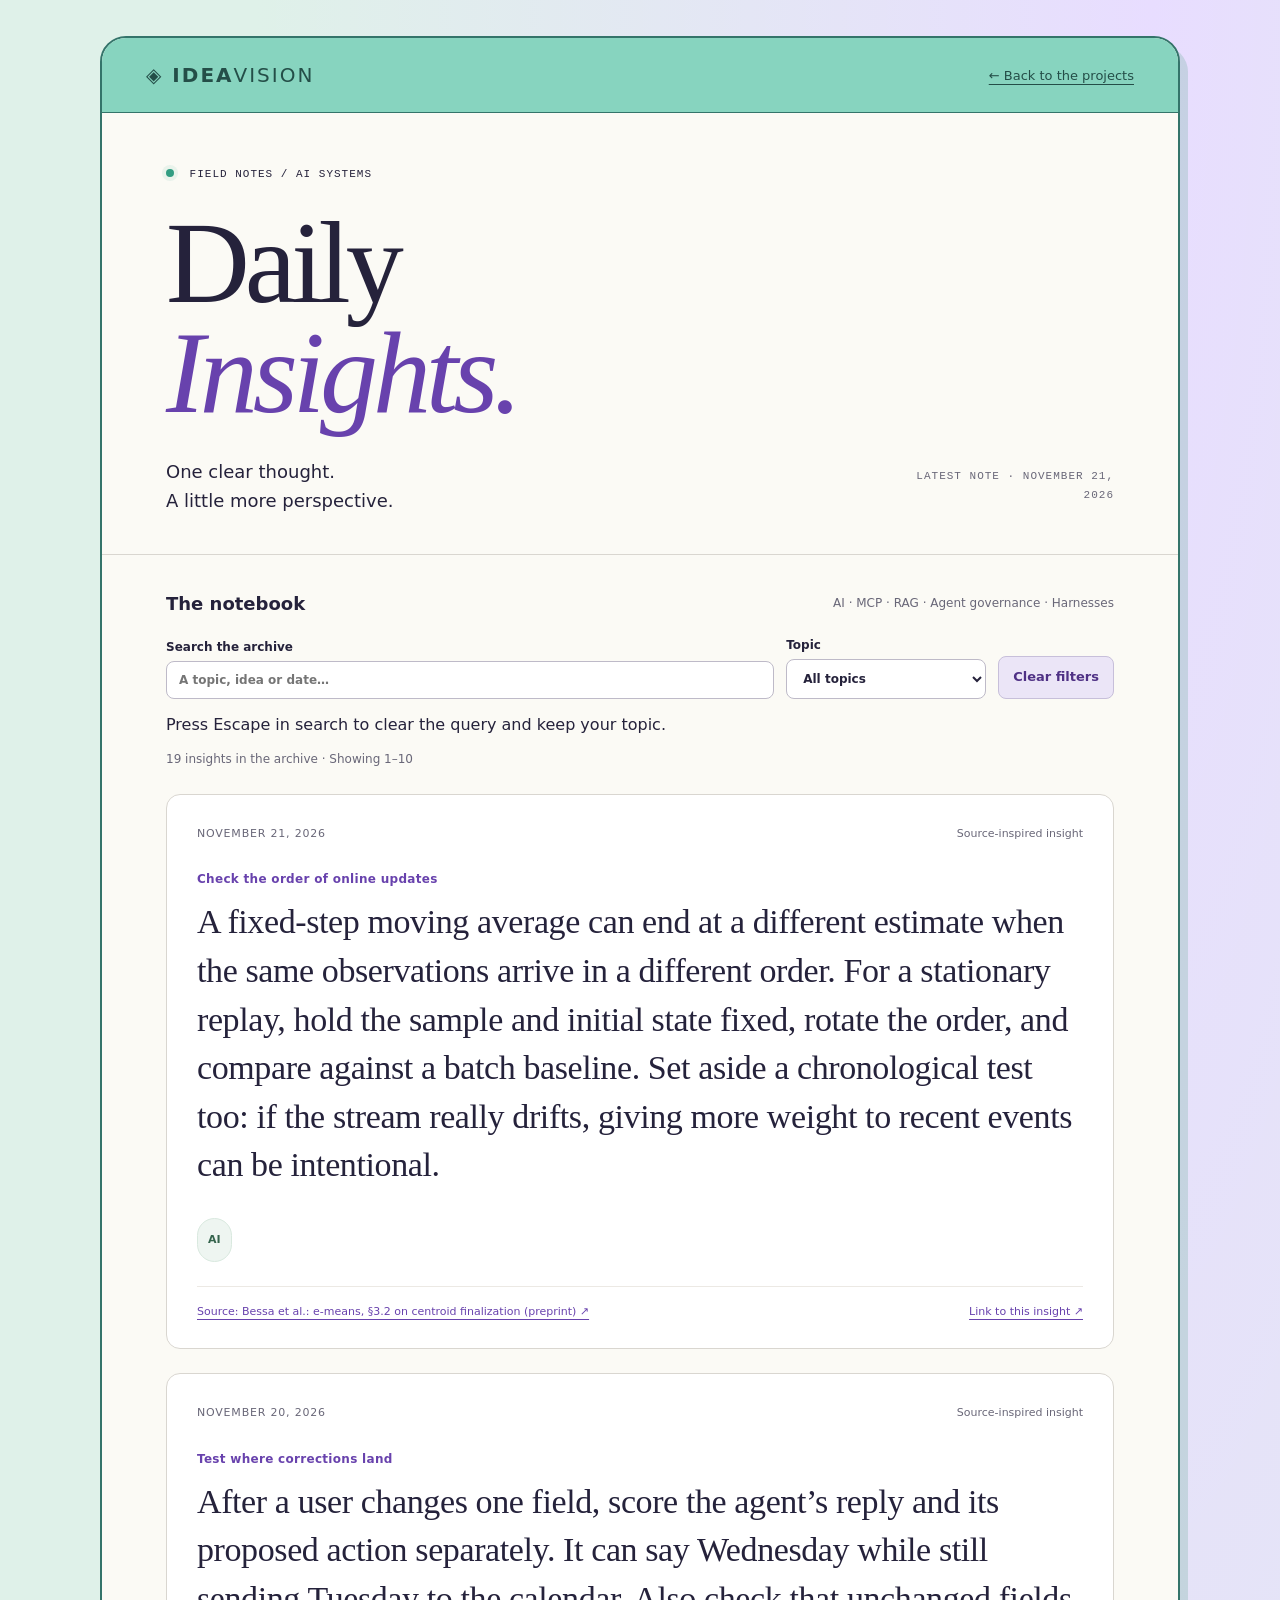
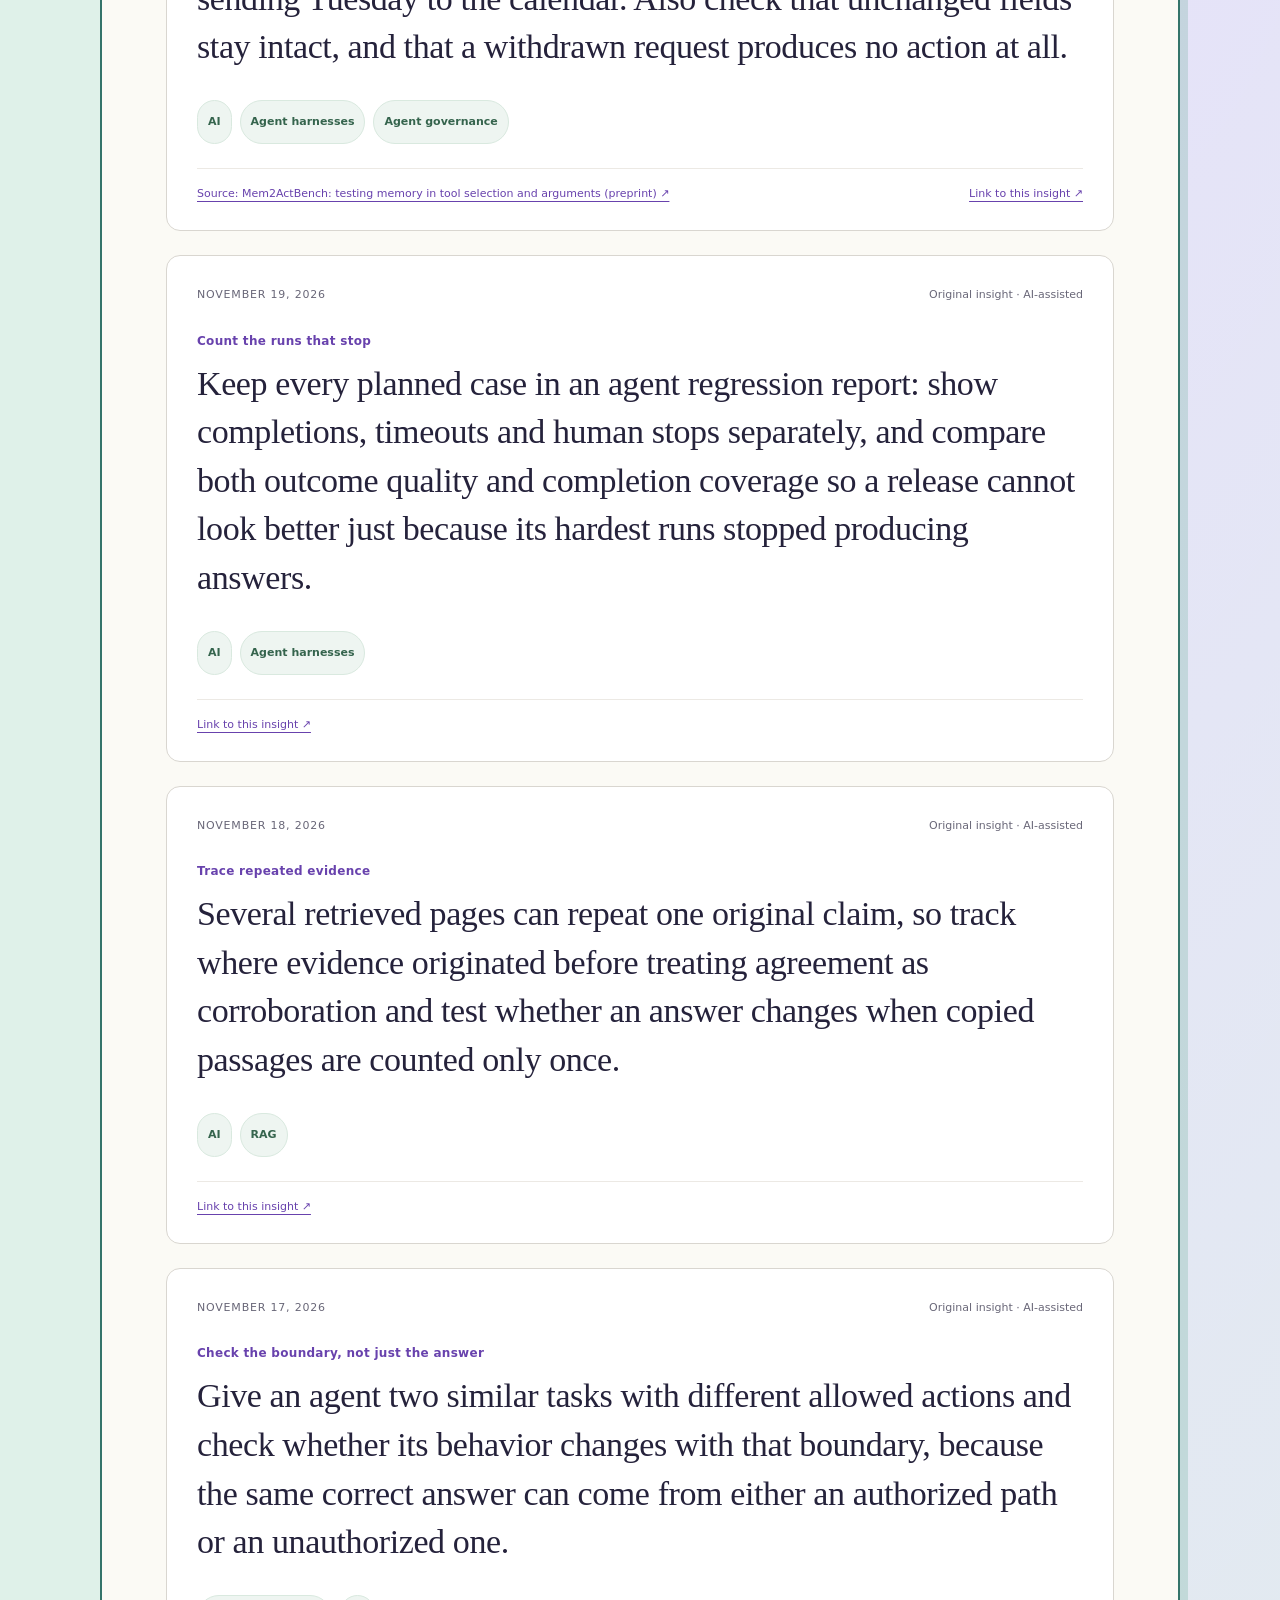
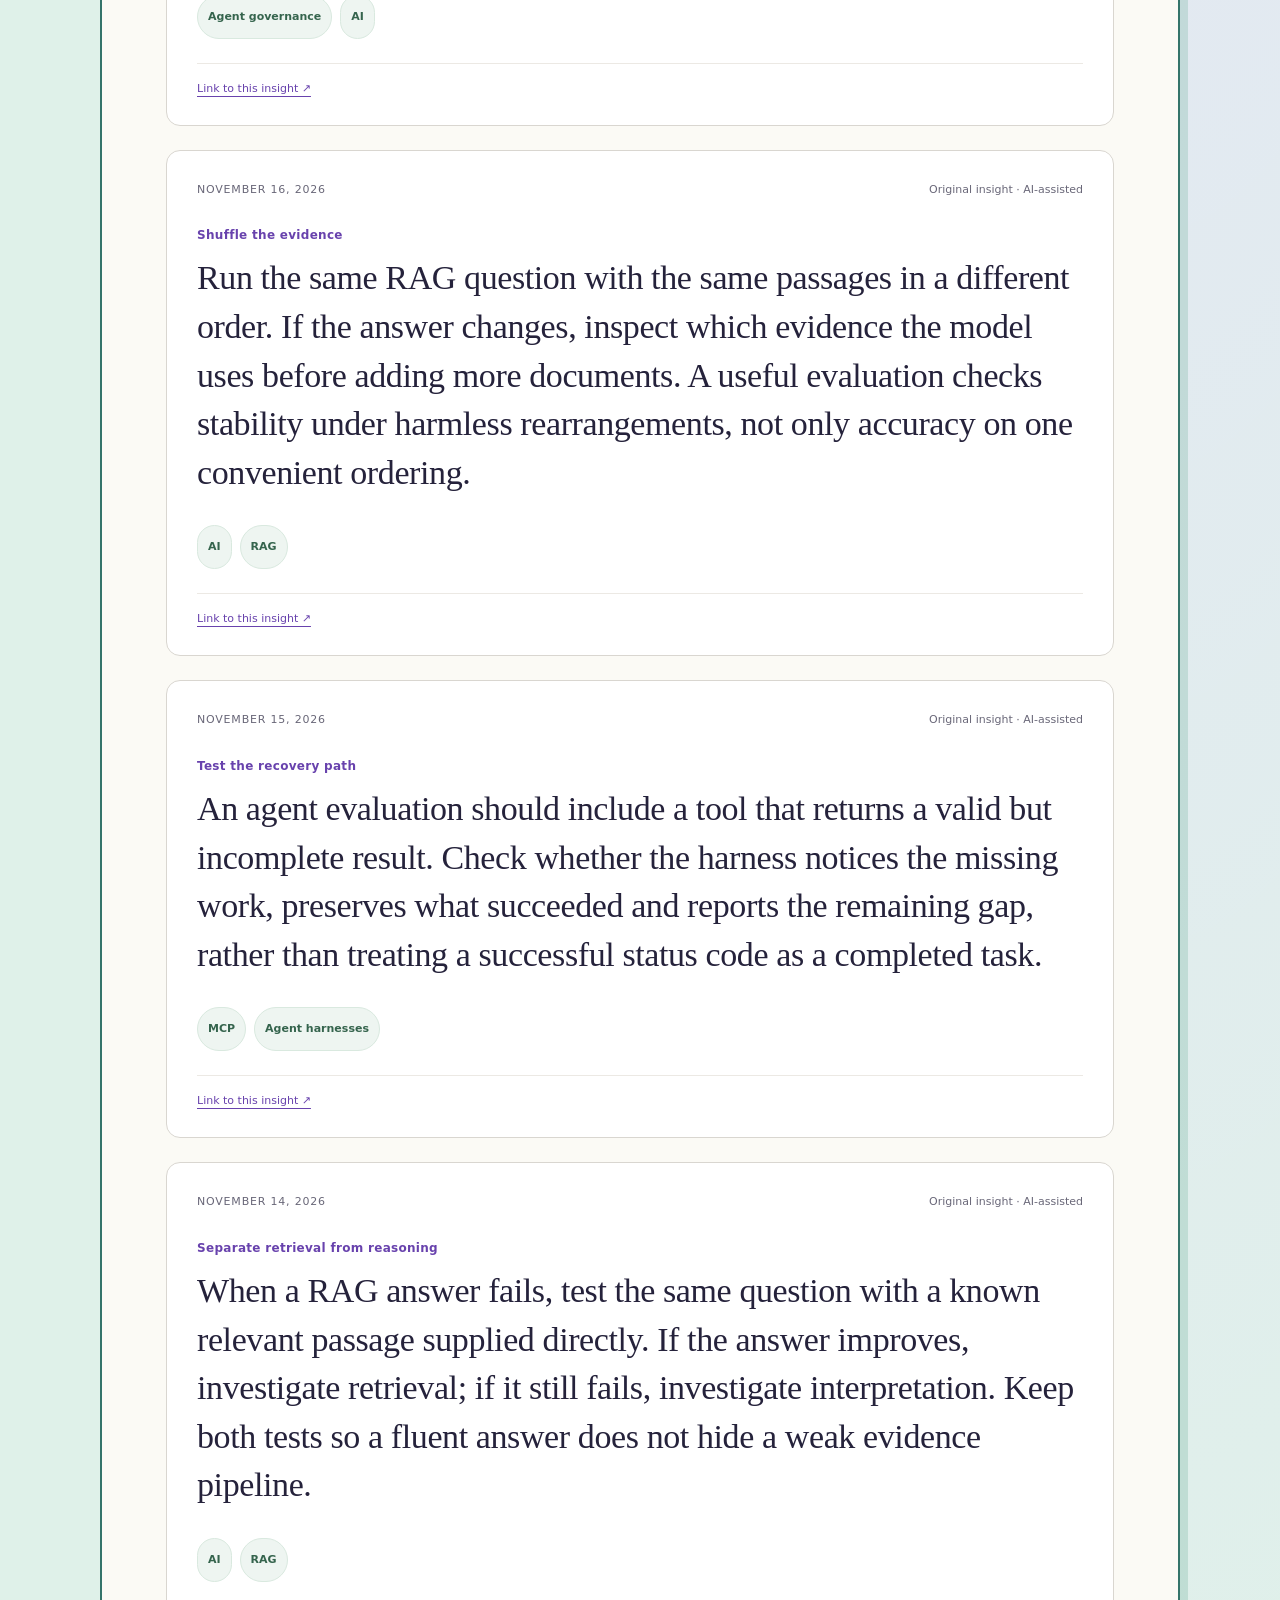
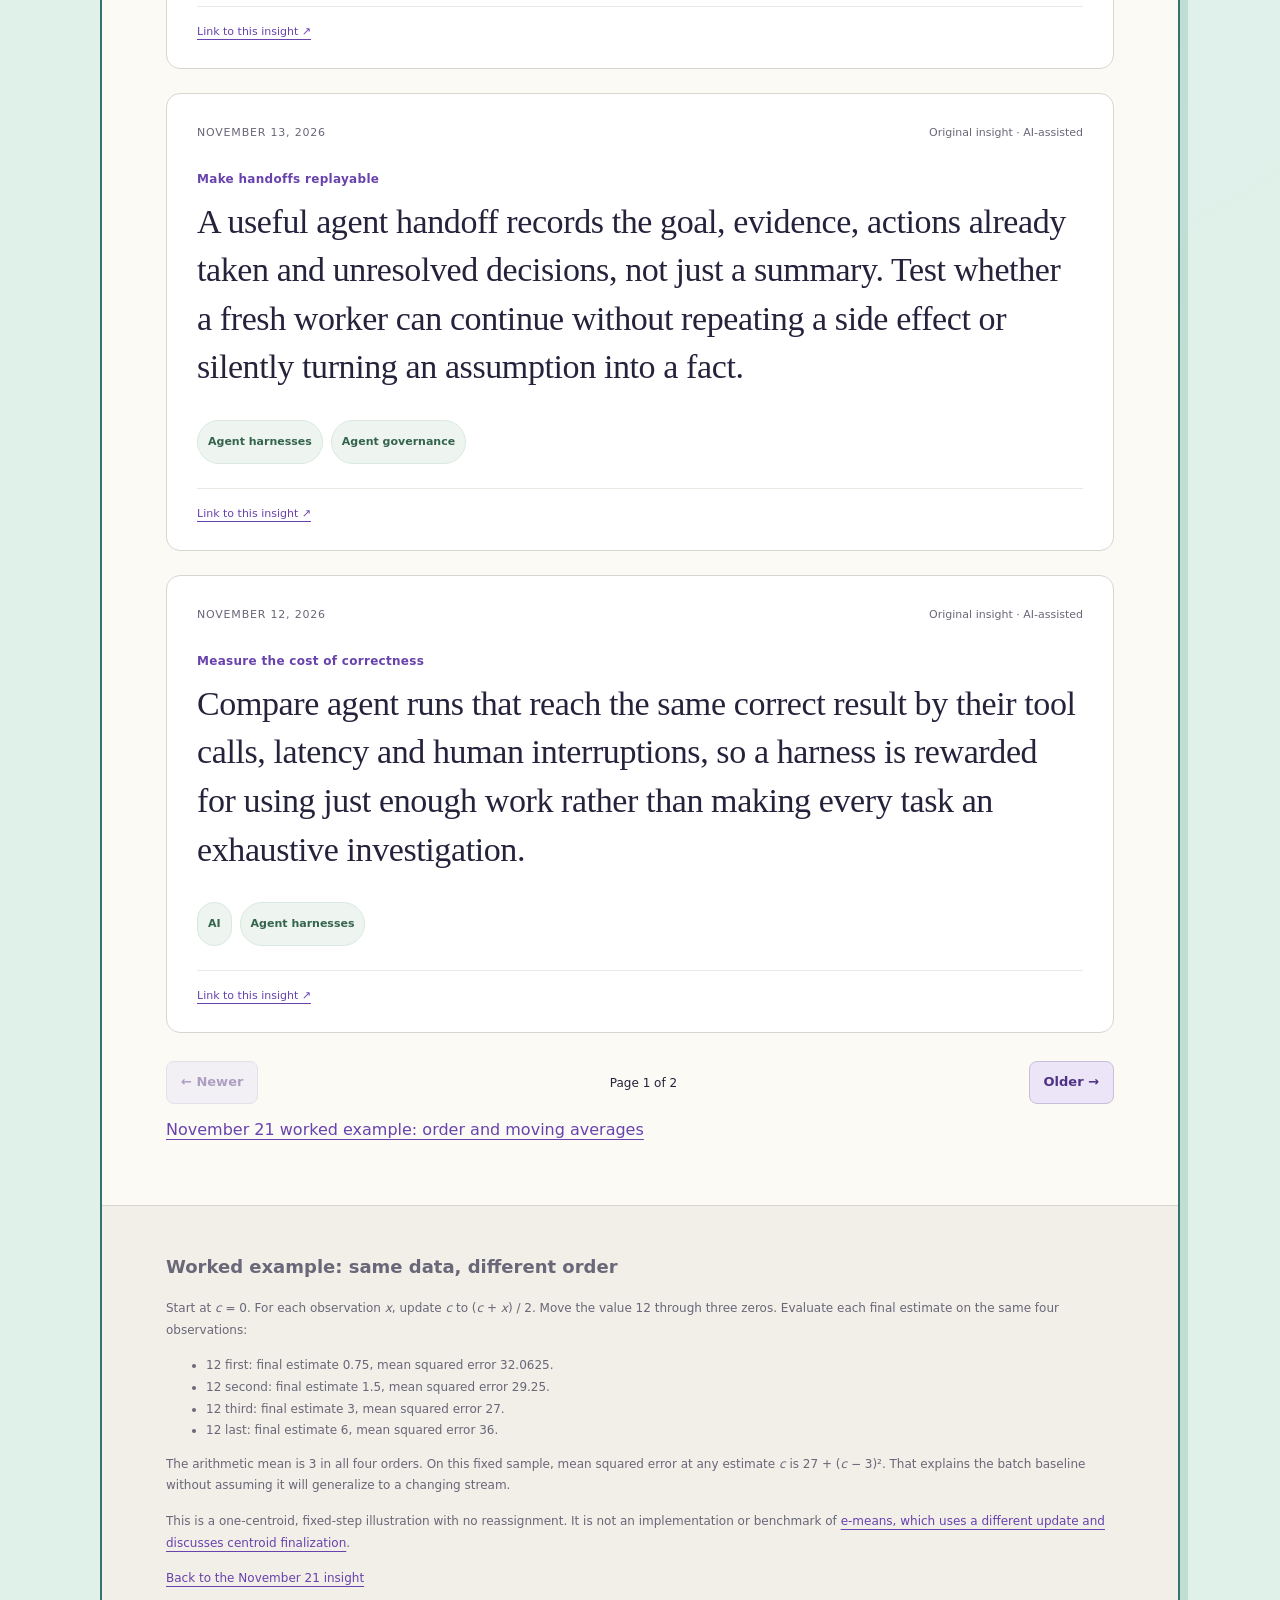
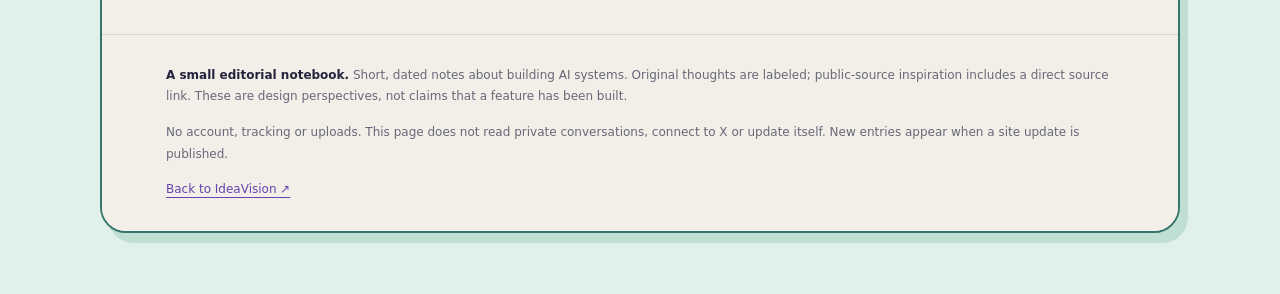
==== daily-insights/index.html @ b230ca62 "Test online estimates under reordered observations" ====
<!doctype html>
<html lang="en">
<head>
 <meta charset="utf-8">
 <meta name="viewport" content="width=device-width,initial-scale=1">
 <title>Daily Insights · IdeaVision</title>
 <meta name="description" content="Short, dated thoughts on AI, MCP, RAG, agent governance and harness design. Original notes and clearly attributed public inspiration.">
 <link rel="stylesheet" href="insights.css?v=20261117">
</head>
<body>
 <a class="skip-link" href="#archive">Skip to the insights</a>
 <main class="journal">
  <header class="masthead"><a class="brand" href="../#project=ideas">◈ IDEA<span>VISION</span></a><a class="back-link" href="../#project=ideas">← Back to the projects</a></header>
  <section class="hero" aria-labelledby="page-title">
   <p class="eyebrow"><span class="signal" aria-hidden="true"></span> FIELD NOTES / AI SYSTEMS</p>
   <h1 id="page-title">Daily<br><em>Insights.</em></h1>
   <div class="hero-bottom"><p class="lede">One clear thought.<br>A little more perspective.</p><p class="edition" id="insight-updated">Dated notes, one thought at a time.</p></div>
  </section>
  <section id="archive" class="archive" aria-labelledby="archive-heading">
   <div class="archive-heading"><h2 id="archive-heading">The notebook</h2><p>AI · MCP · RAG · Agent governance · Harnesses</p></div>
   <div class="filters"><label>Search the archive<input id="insight-search" type="search" aria-describedby="search-help" placeholder="A topic, idea or date…" autocomplete="off"></label><label>Topic<select id="insight-topic"><option value="all">All topics</option><option>AI</option><option>MCP</option><option>RAG</option><option>Agent governance</option><option>Agent harnesses</option></select></label><button id="insight-clear" type="button">Clear filters</button></div>
   <p id="search-help">Press Escape in search to clear the query and keep your topic.</p>
   <button id="insight-clear-search" type="button" hidden>Clear search only</button>
   <p id="insight-count" class="result-count" role="status" aria-live="polite"></p>
   <p id="insight-warning" class="notice" role="status" hidden>Some entries could not be shown. Please check back after the archive is corrected.</p>
   <div id="insight-list" class="insight-list"></div>
   <p id="insight-empty" class="empty" hidden>No insights match yet. Try another topic or clear the filters.</p>
   <nav id="insight-pagination" class="pagination" aria-label="Insight archive pages" hidden><button id="insight-prev" type="button">← Newer</button><span id="insight-page"></span><button id="insight-next" type="button">Older →</button></nav>
   <p><a href="#ema-worked-example">November 21 worked example: order and moving averages</a></p>
   <noscript><p class="notice">Enable JavaScript to browse the insight archive. You can also <a href="https://github.com/cherenzac/idea-tracker/blob/main/daily-insights/insights.js">read the published entries on GitHub</a>.</p></noscript>
  </section>
  <section class="editorial-note" id="ema-worked-example" aria-labelledby="ema-example-heading">
   <h2 id="ema-example-heading">Worked example: same data, different order</h2>
   <p>Start at <var>c</var> = 0. For each observation <var>x</var>, update <var>c</var> to (<var>c</var> + <var>x</var>) / 2. Move the value 12 through three zeros. Evaluate each final estimate on the same four observations:</p>
   <ul>
    <li>12 first: final estimate 0.75, mean squared error 32.0625.</li>
    <li>12 second: final estimate 1.5, mean squared error 29.25.</li>
    <li>12 third: final estimate 3, mean squared error 27.</li>
    <li>12 last: final estimate 6, mean squared error 36.</li>
   </ul>
   <p>The arithmetic mean is 3 in all four orders. On this fixed sample, mean squared error at any estimate <var>c</var> is 27 + (<var>c</var> − 3)². That explains the batch baseline without assuming it will generalize to a changing stream.</p>
   <p>This is a one-centroid, fixed-step illustration with no reassignment. It is not an implementation or benchmark of <a href="https://arxiv.org/html/2611.09501v1#S3.SS2">e-means, which uses a different update and discusses centroid finalization</a>.</p>
   <p><a href="#insight-2026-11-21-check-the-order-of-online-updates">Back to the November 21 insight</a></p>
  </section>
  <footer class="editorial-note"><p><strong>A small editorial notebook.</strong> Short, dated notes about building AI systems. Original thoughts are labeled; public-source inspiration includes a direct source link. These are design perspectives, not claims that a feature has been built.</p><p>No account, tracking or uploads. This page does not read private conversations, connect to X or update itself. New entries appear when a site update is published.</p><a href="../#project=ideas">Back to IdeaVision ↗</a></footer>
 </main>
 <script src="insights.js?v=20261121"></script>
 <script src="insights-app.js?v=20261119"></script>
</body>
</html>
---- daily-insights/insights.css ----
:root{color-scheme:light;--ink:#25223b;--muted:#696778;--purple:#6842ad;--mint:#87d4bf;--paper:#fbfaf5;--line:#d9d6d0}*{box-sizing:border-box}html{scroll-behavior:smooth}body{margin:0;padding:36px 22px 60px;background:#dff1e9;background-image:radial-gradient(ellipse at 90% 0,#e8ddff,transparent 55%);color:var(--ink);font-family:ui-sans-serif,system-ui,-apple-system,BlinkMacSystemFont,"Segoe UI",sans-serif}a{color:var(--purple);text-underline-offset:4px}button,input,select{font:inherit}button,a,input,select{-webkit-tap-highlight-color:transparent}a:focus-visible,button:focus-visible,input:focus-visible,select:focus-visible{outline:3px solid var(--purple);outline-offset:4px}.skip-link{position:absolute;top:-90px;left:24px;padding:14px;background:white;z-index:2}.skip-link:focus{top:12px}.journal{max-width:1080px;margin:auto;background:var(--paper);border:2px solid #34746a;border-radius:26px;overflow:hidden;box-shadow:8px 10px 0 #5fa69140}.masthead{display:flex;justify-content:space-between;align-items:center;gap:20px;background:var(--mint);padding:25px 44px;border-bottom:1px solid #34746a}.brand{text-decoration:none;letter-spacing:2px;color:#244e48;font-size:20px;font-weight:800;white-space:nowrap}.brand span{font-weight:400}.back-link{font-size:13px;color:#244e48}.hero{padding:44px 64px 38px;border-bottom:1px solid var(--line)}.eyebrow,.edition{font-family:ui-monospace,SFMono-Regular,Consolas,monospace;font-size:11px;letter-spacing:1px;text-transform:uppercase}.signal{display:inline-block;width:8px;height:8px;border-radius:50%;background:#329d82;margin-right:8px;box-shadow:0 0 0 4px #329d8216}h1{font-family:Georgia,serif;font-size:clamp(64px,10vw,116px);font-weight:400;letter-spacing:-5px;line-height:.95;margin:28px 0}h1 em{font-weight:400;color:var(--purple)}.hero-bottom{display:flex;justify-content:space-between;align-items:end;gap:28px}.lede{font-size:18px;line-height:1.6;margin:0}.edition{color:var(--muted);line-height:1.7;max-width:220px;text-align:right}.archive{padding:38px 64px 50px;scroll-margin-top:16px}.archive-heading{display:flex;justify-content:space-between;align-items:center;gap:18px;margin-bottom:24px}.archive-heading h2{font-size:18px;margin:0}.archive-heading p{font-size:12px;color:var(--muted);line-height:1.6;margin:0}.filters{display:grid;grid-template-columns:minmax(0,1fr) 200px auto;gap:12px;align-items:end}.filters label{display:grid;gap:7px;font-size:12px;font-weight:600}input,select{width:100%;min-width:0;padding:11px 12px;border:1px solid #bebac8;border-radius:8px;background:#fff;color:var(--ink)}button{border:1px solid #c7bfda;background:#ebe5f7;color:#4f3185;border-radius:8px;cursor:pointer;padding:11px 14px;line-height:1.45;font-size:13px;font-weight:600}button:hover{background:#dfd3f5}button:disabled{cursor:default;opacity:.45}.result-count{font-size:12px;color:var(--muted);margin:18px 0 28px}.insight-list{display:grid;gap:24px}.insight-card{border:1px solid var(--line);border-radius:14px;background:white;padding:30px;scroll-margin-top:24px}.insight-card:focus{outline:3px solid var(--purple);outline-offset:4px}.insight-card:target{border-color:var(--purple);box-shadow:0 0 0 3px #6842ad18}.entry-meta{display:flex;justify-content:space-between;flex-wrap:wrap;gap:10px;font-size:11px;color:var(--muted);line-height:1.6}.entry-meta time{letter-spacing:.8px;text-transform:uppercase}.insight-card h2{font-size:12px;font-weight:600;color:var(--purple);margin:30px 0 12px;letter-spacing:.3px}.entry-summary{font-family:Georgia,serif;font-size:clamp(24px,3.4vw,34px);line-height:1.43;letter-spacing:-.4px;margin:0 0 28px;overflow-wrap:anywhere}.entry-topics{display:flex;flex-wrap:wrap;gap:8px;list-style:none;padding:0;margin:0}.entry-topics button{min-height:44px;font-size:11px;padding:6px 10px;background:#eef5f1;border:1px solid #d9e9df;border-radius:99px;color:#35644d}.entry-topics button:hover{background:#dcece2}.entry-footer{display:flex;justify-content:space-between;flex-wrap:wrap;gap:14px;border-top:1px solid #ece9e4;margin-top:24px;padding-top:18px;font-size:11px}.notice,.empty{background:#f1ecf8;border:1px dashed #bfb0d7;border-radius:10px;padding:20px;font-size:14px;line-height:1.7}.pagination{display:flex;justify-content:space-between;align-items:center;gap:12px;margin-top:28px;font-size:12px}.editorial-note{padding:30px 64px;background:#f1efe8;border-top:1px solid var(--line);font-size:12px;line-height:1.8;color:var(--muted)}.editorial-note p{margin:0 0 14px}.editorial-note strong{color:var(--ink)}[hidden]{display:none!important}@media(max-width:700px){body{padding:14px 10px 28px}.journal{border-radius:18px;box-shadow:4px 6px 0 #5fa69140}.masthead{padding:20px;flex-wrap:wrap;gap:12px}.brand{font-size:17px}.back-link{font-size:12px}.hero{padding:30px 24px}h1{letter-spacing:-3px}.hero-bottom,.archive-heading{display:block}.edition{text-align:left;max-width:none;margin-top:24px}.lede{font-size:16px}.archive{padding:28px 24px 34px}.archive-heading p{margin-top:10px}.filters{grid-template-columns:1fr 1fr}.filters label:first-child{grid-column:1/-1}.filters button{min-height:44px}.insight-card{padding:22px 20px}.entry-meta{display:grid;gap:4px}.entry-summary{font-size:26px}.editorial-note{padding:26px 24px}}@media(prefers-reduced-motion:reduce){html{scroll-behavior:auto}}

#insight-clear-search{margin-top:12px;min-height:44px}
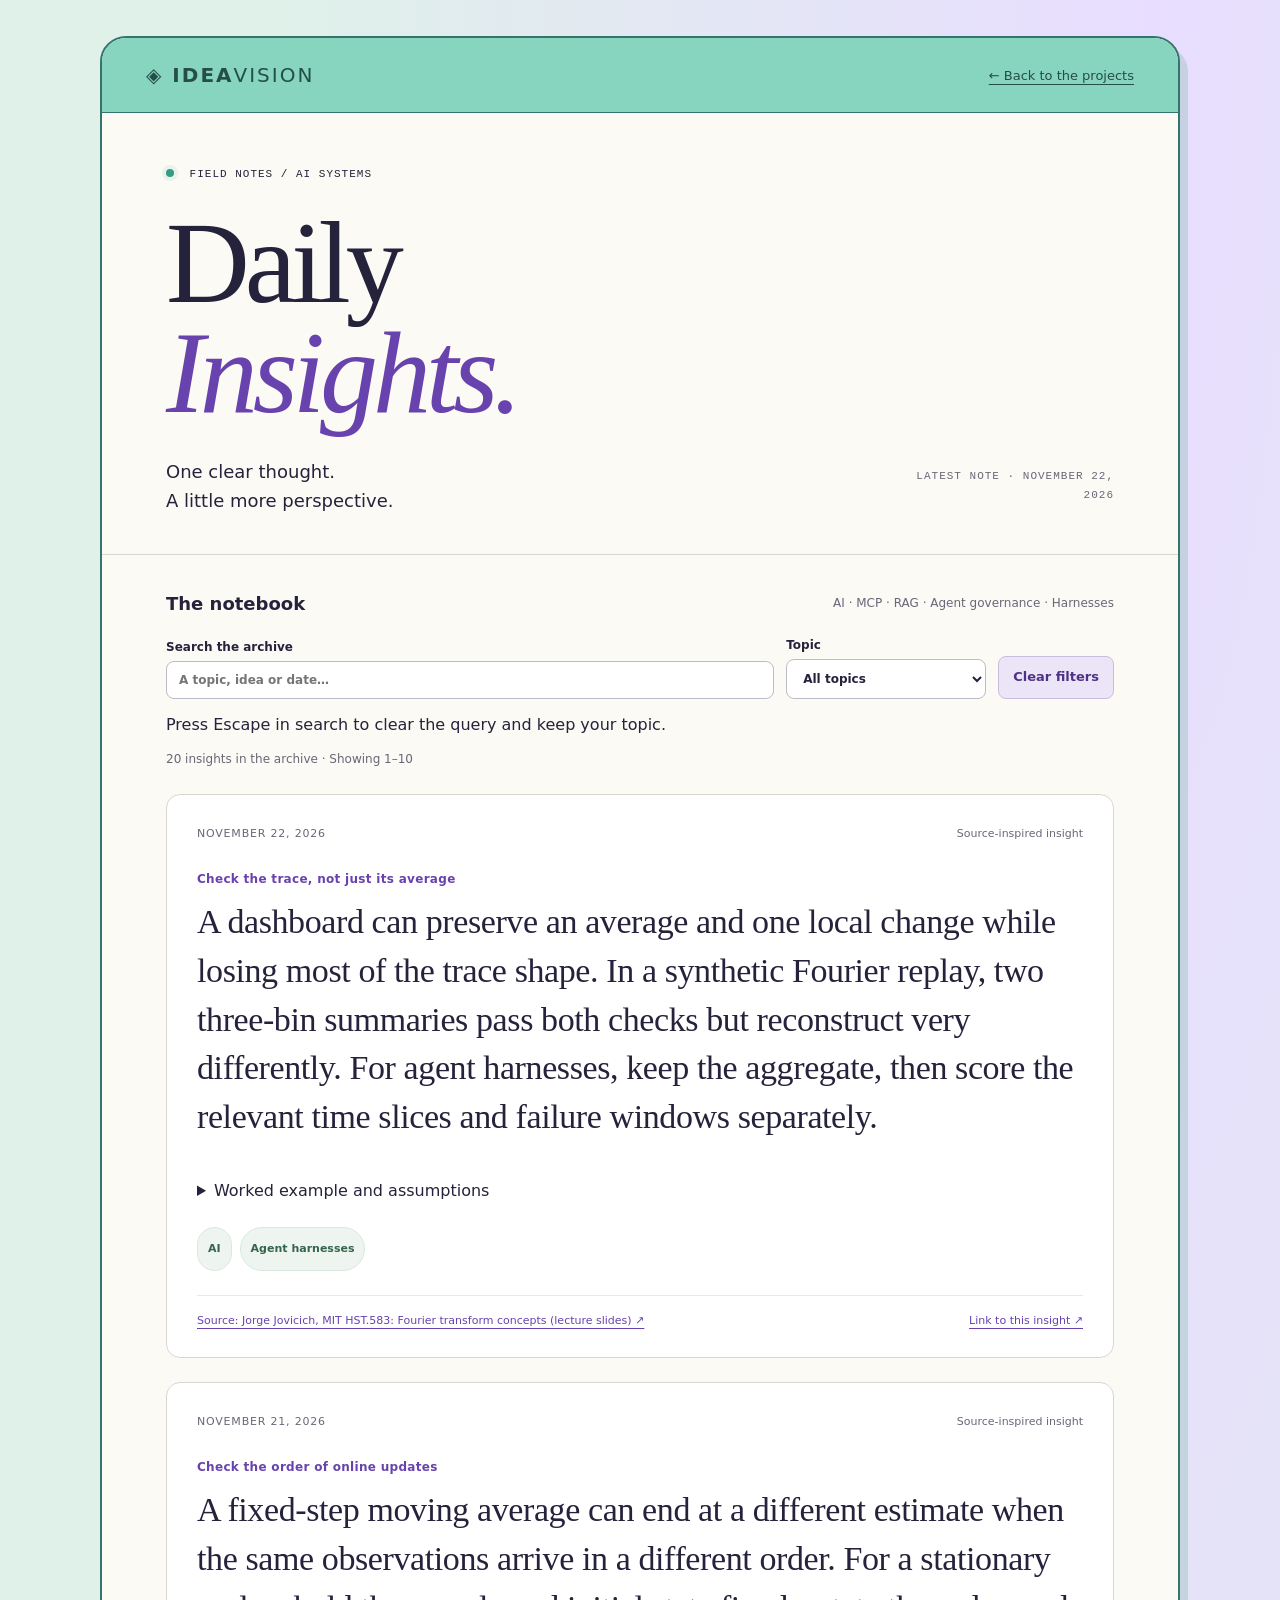
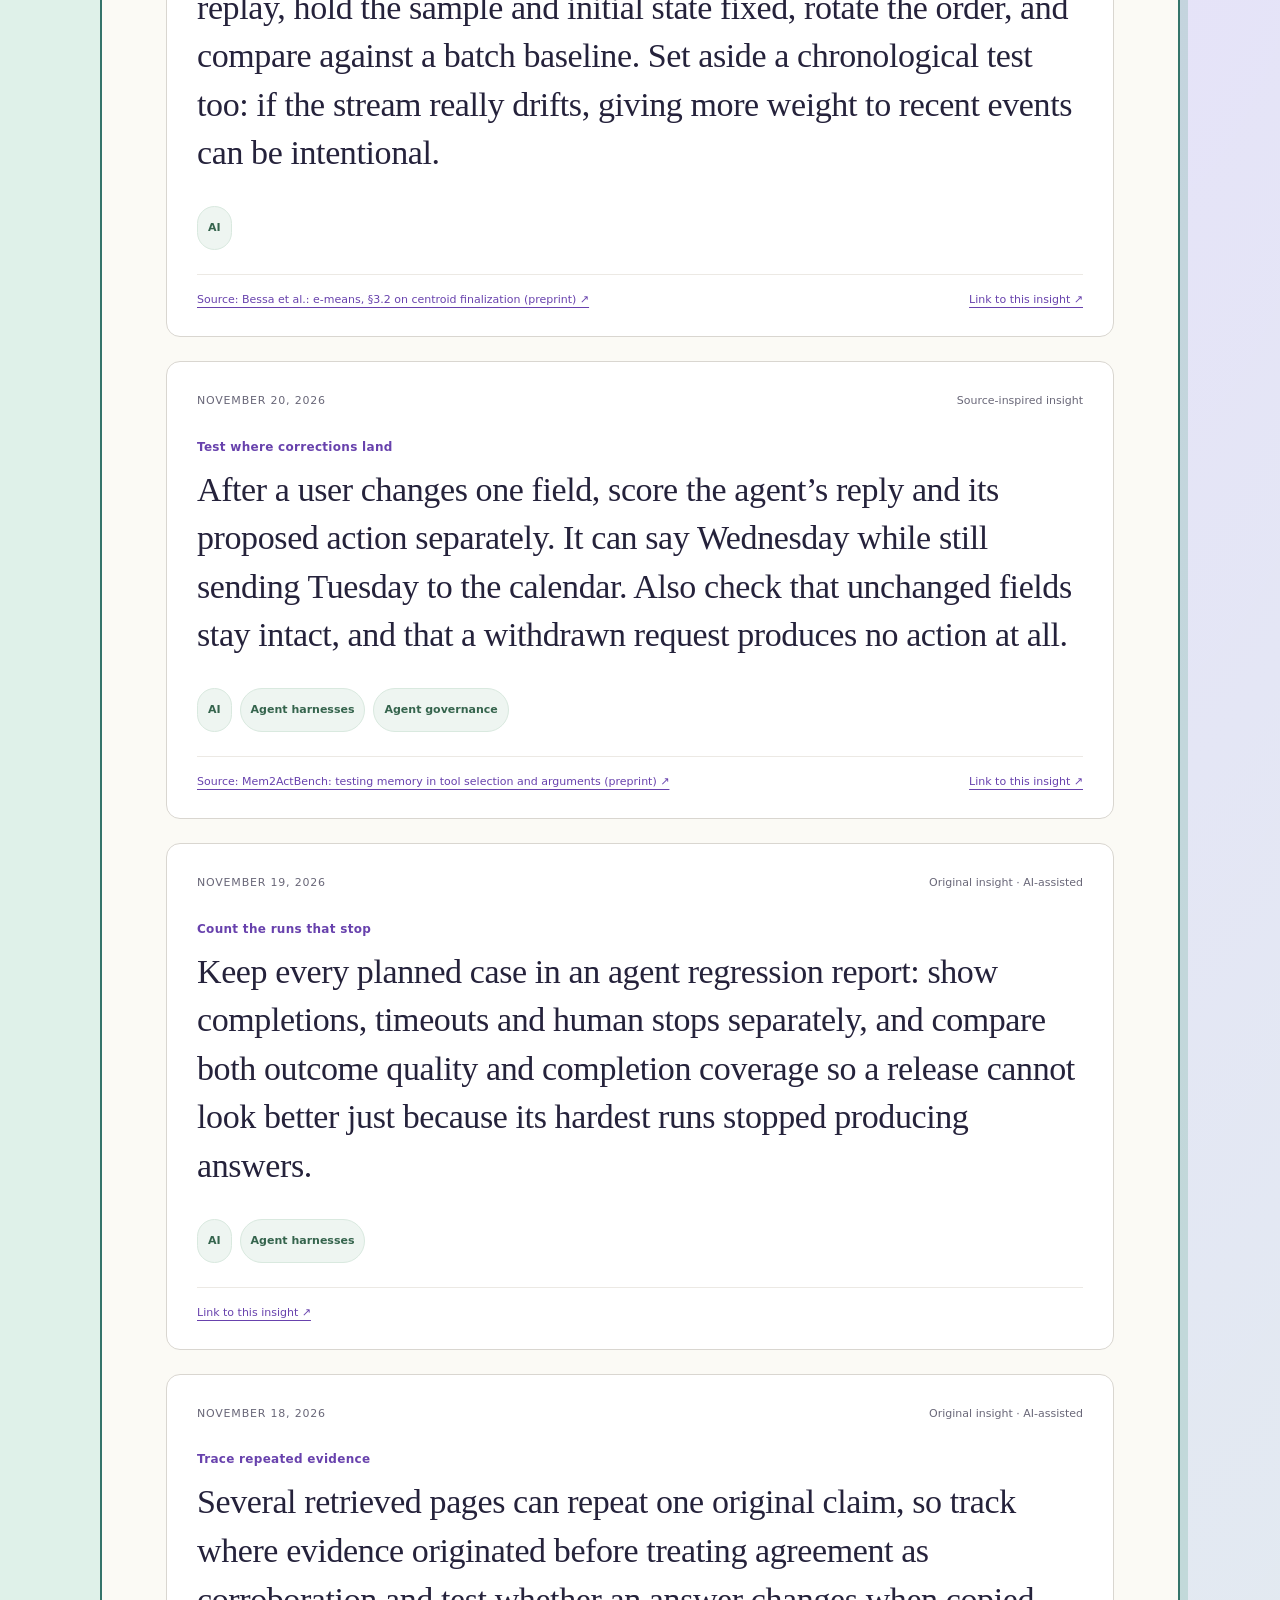
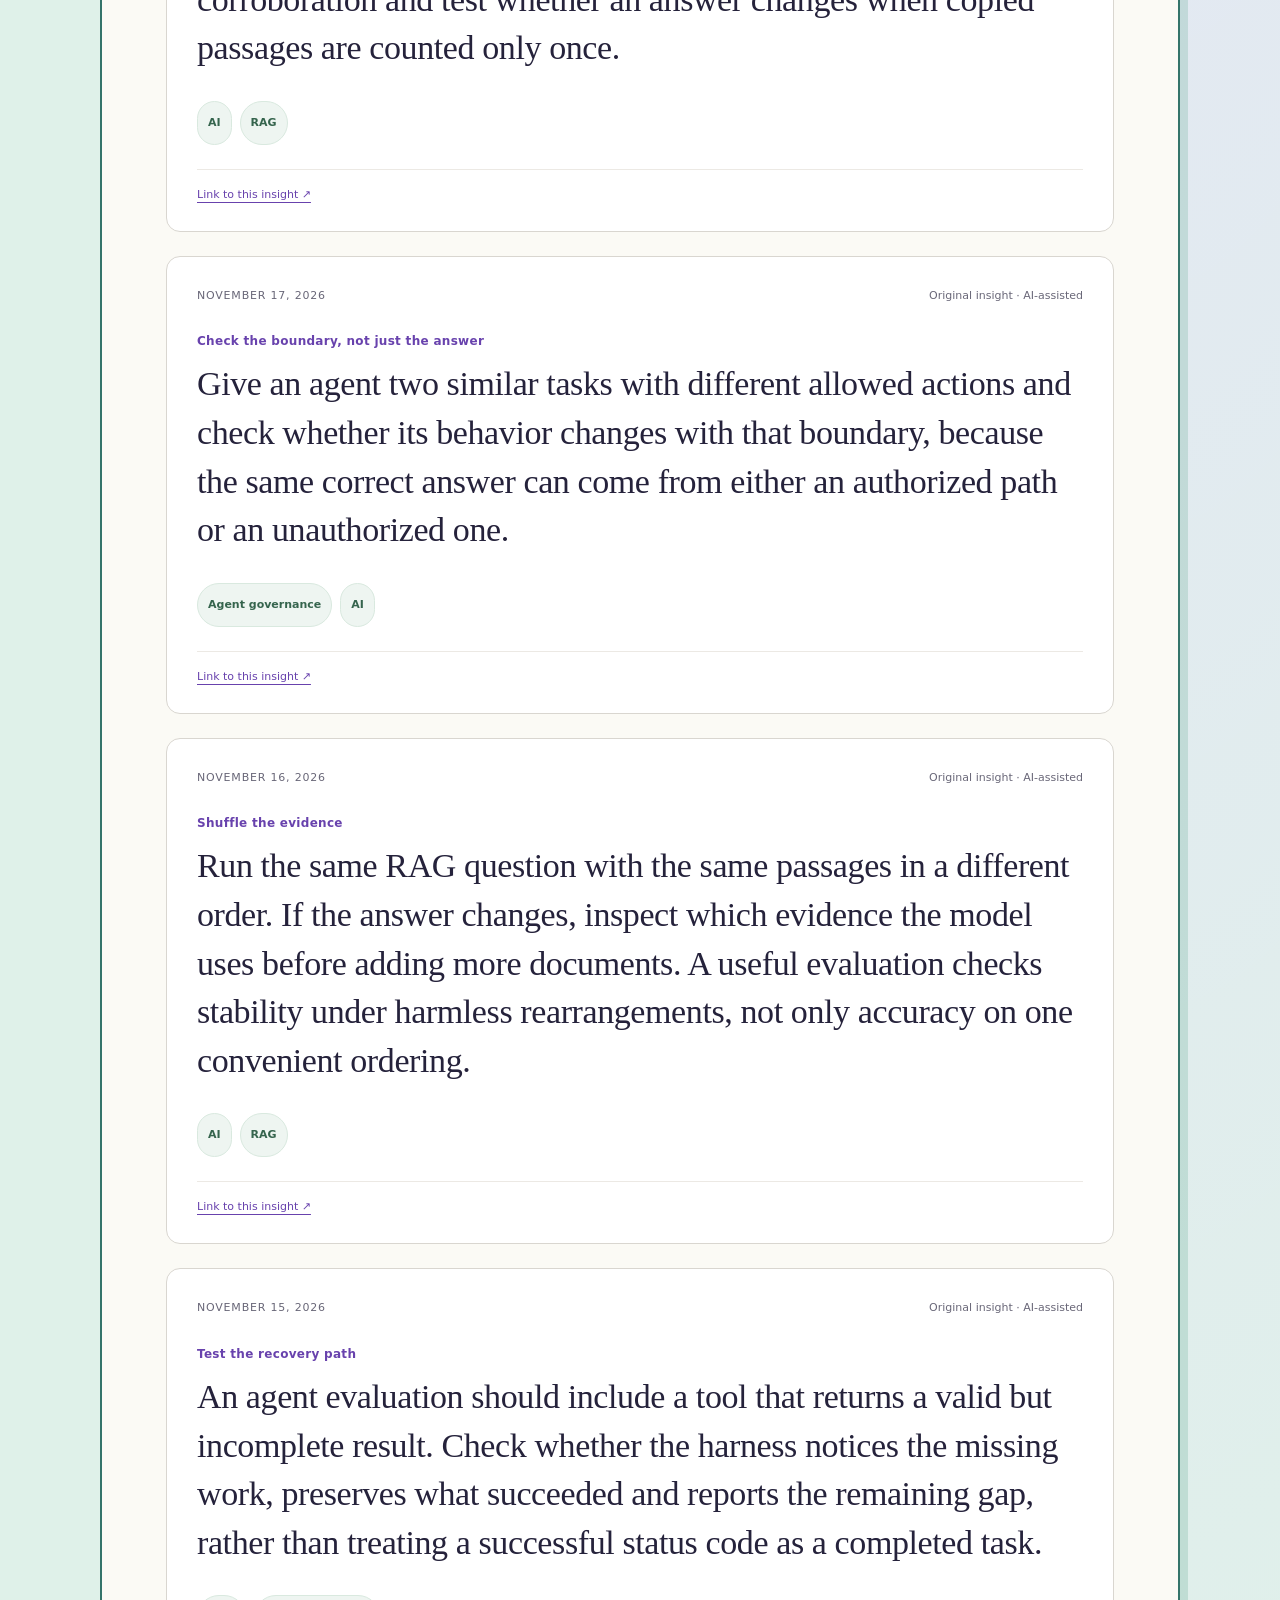
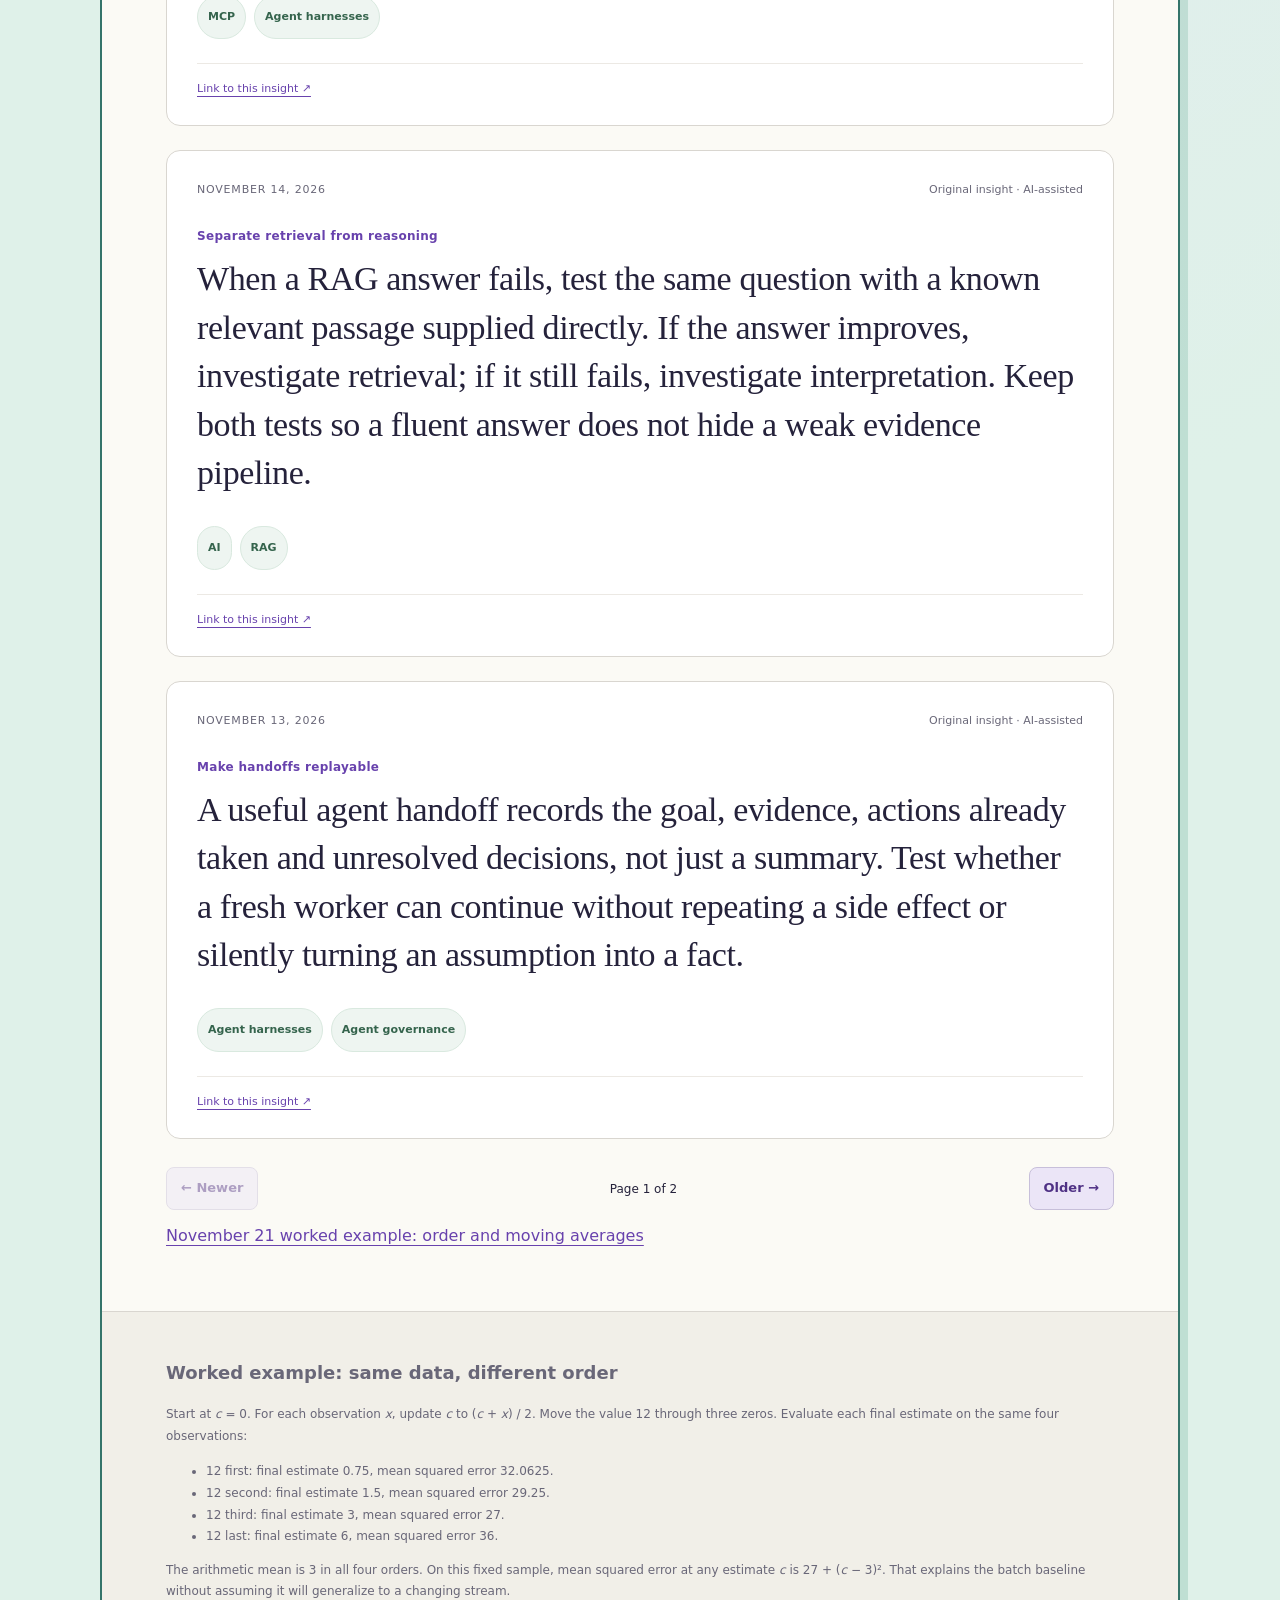
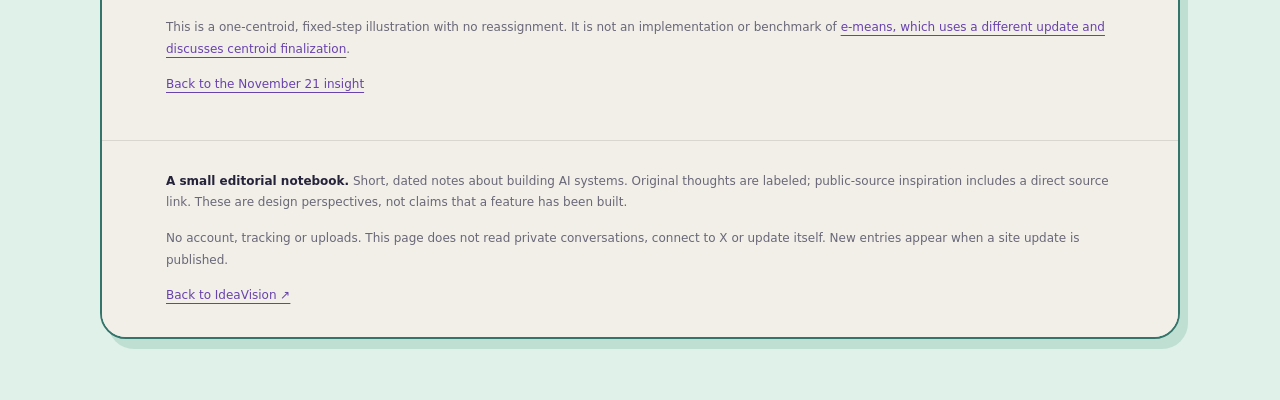
==== commit e1e4353f: "Show what an aggregate hides in a reconstruction trace" ====
--- a/daily-insights/index.html
+++ b/daily-insights/index.html
@@ -5,7 +5,7 @@
  <meta name="viewport" content="width=device-width,initial-scale=1">
  <title>Daily Insights · IdeaVision</title>
  <meta name="description" content="Short, dated thoughts on AI, MCP, RAG, agent governance and harness design. Original notes and clearly attributed public inspiration.">
- <link rel="stylesheet" href="insights.css?v=20261117">
+ <link rel="stylesheet" href="insights.css?v=20261122">
 </head>
 <body>
  <a class="skip-link" href="#archive">Skip to the insights</a>
@@ -44,7 +44,7 @@
   </section>
   <footer class="editorial-note"><p><strong>A small editorial notebook.</strong> Short, dated notes about building AI systems. Original thoughts are labeled; public-source inspiration includes a direct source link. These are design perspectives, not claims that a feature has been built.</p><p>No account, tracking or uploads. This page does not read private conversations, connect to X or update itself. New entries appear when a site update is published.</p><a href="../#project=ideas">Back to IdeaVision ↗</a></footer>
  </main>
- <script src="insights.js?v=20261121"></script>
- <script src="insights-app.js?v=20261119"></script>
+ <script src="insights.js?v=20261122"></script>
+ <script src="insights-app.js?v=20261122"></script>
 </body>
 </html>
--- a/daily-insights/insights.css
+++ b/daily-insights/insights.css
@@ -1,3 +1,4 @@
 :root{color-scheme:light;--ink:#25223b;--muted:#696778;--purple:#6842ad;--mint:#87d4bf;--paper:#fbfaf5;--line:#d9d6d0}*{box-sizing:border-box}html{scroll-behavior:smooth}body{margin:0;padding:36px 22px 60px;background:#dff1e9;background-image:radial-gradient(ellipse at 90% 0,#e8ddff,transparent 55%);color:var(--ink);font-family:ui-sans-serif,system-ui,-apple-system,BlinkMacSystemFont,"Segoe UI",sans-serif}a{color:var(--purple);text-underline-offset:4px}button,input,select{font:inherit}button,a,input,select{-webkit-tap-highlight-color:transparent}a:focus-visible,button:focus-visible,input:focus-visible,select:focus-visible{outline:3px solid var(--purple);outline-offset:4px}.skip-link{position:absolute;top:-90px;left:24px;padding:14px;background:white;z-index:2}.skip-link:focus{top:12px}.journal{max-width:1080px;margin:auto;background:var(--paper);border:2px solid #34746a;border-radius:26px;overflow:hidden;box-shadow:8px 10px 0 #5fa69140}.masthead{display:flex;justify-content:space-between;align-items:center;gap:20px;background:var(--mint);padding:25px 44px;border-bottom:1px solid #34746a}.brand{text-decoration:none;letter-spacing:2px;color:#244e48;font-size:20px;font-weight:800;white-space:nowrap}.brand span{font-weight:400}.back-link{font-size:13px;color:#244e48}.hero{padding:44px 64px 38px;border-bottom:1px solid var(--line)}.eyebrow,.edition{font-family:ui-monospace,SFMono-Regular,Consolas,monospace;font-size:11px;letter-spacing:1px;text-transform:uppercase}.signal{display:inline-block;width:8px;height:8px;border-radius:50%;background:#329d82;margin-right:8px;box-shadow:0 0 0 4px #329d8216}h1{font-family:Georgia,serif;font-size:clamp(64px,10vw,116px);font-weight:400;letter-spacing:-5px;line-height:.95;margin:28px 0}h1 em{font-weight:400;color:var(--purple)}.hero-bottom{display:flex;justify-content:space-between;align-items:end;gap:28px}.lede{font-size:18px;line-height:1.6;margin:0}.edition{color:var(--muted);line-height:1.7;max-width:220px;text-align:right}.archive{padding:38px 64px 50px;scroll-margin-top:16px}.archive-heading{display:flex;justify-content:space-between;align-items:center;gap:18px;margin-bottom:24px}.archive-heading h2{font-size:18px;margin:0}.archive-heading p{font-size:12px;color:var(--muted);line-height:1.6;margin:0}.filters{display:grid;grid-template-columns:minmax(0,1fr) 200px auto;gap:12px;align-items:end}.filters label{display:grid;gap:7px;font-size:12px;font-weight:600}input,select{width:100%;min-width:0;padding:11px 12px;border:1px solid #bebac8;border-radius:8px;background:#fff;color:var(--ink)}button{border:1px solid #c7bfda;background:#ebe5f7;color:#4f3185;border-radius:8px;cursor:pointer;padding:11px 14px;line-height:1.45;font-size:13px;font-weight:600}button:hover{background:#dfd3f5}button:disabled{cursor:default;opacity:.45}.result-count{font-size:12px;color:var(--muted);margin:18px 0 28px}.insight-list{display:grid;gap:24px}.insight-card{border:1px solid var(--line);border-radius:14px;background:white;padding:30px;scroll-margin-top:24px}.insight-card:focus{outline:3px solid var(--purple);outline-offset:4px}.insight-card:target{border-color:var(--purple);box-shadow:0 0 0 3px #6842ad18}.entry-meta{display:flex;justify-content:space-between;flex-wrap:wrap;gap:10px;font-size:11px;color:var(--muted);line-height:1.6}.entry-meta time{letter-spacing:.8px;text-transform:uppercase}.insight-card h2{font-size:12px;font-weight:600;color:var(--purple);margin:30px 0 12px;letter-spacing:.3px}.entry-summary{font-family:Georgia,serif;font-size:clamp(24px,3.4vw,34px);line-height:1.43;letter-spacing:-.4px;margin:0 0 28px;overflow-wrap:anywhere}.entry-topics{display:flex;flex-wrap:wrap;gap:8px;list-style:none;padding:0;margin:0}.entry-topics button{min-height:44px;font-size:11px;padding:6px 10px;background:#eef5f1;border:1px solid #d9e9df;border-radius:99px;color:#35644d}.entry-topics button:hover{background:#dcece2}.entry-footer{display:flex;justify-content:space-between;flex-wrap:wrap;gap:14px;border-top:1px solid #ece9e4;margin-top:24px;padding-top:18px;font-size:11px}.notice,.empty{background:#f1ecf8;border:1px dashed #bfb0d7;border-radius:10px;padding:20px;font-size:14px;line-height:1.7}.pagination{display:flex;justify-content:space-between;align-items:center;gap:12px;margin-top:28px;font-size:12px}.editorial-note{padding:30px 64px;background:#f1efe8;border-top:1px solid var(--line);font-size:12px;line-height:1.8;color:var(--muted)}.editorial-note p{margin:0 0 14px}.editorial-note strong{color:var(--ink)}[hidden]{display:none!important}@media(max-width:700px){body{padding:14px 10px 28px}.journal{border-radius:18px;box-shadow:4px 6px 0 #5fa69140}.masthead{padding:20px;flex-wrap:wrap;gap:12px}.brand{font-size:17px}.back-link{font-size:12px}.hero{padding:30px 24px}h1{letter-spacing:-3px}.hero-bottom,.archive-heading{display:block}.edition{text-align:left;max-width:none;margin-top:24px}.lede{font-size:16px}.archive{padding:28px 24px 34px}.archive-heading p{margin-top:10px}.filters{grid-template-columns:1fr 1fr}.filters label:first-child{grid-column:1/-1}.filters button{min-height:44px}.insight-card{padding:22px 20px}.entry-meta{display:grid;gap:4px}.entry-summary{font-size:26px}.editorial-note{padding:26px 24px}}@media(prefers-reduced-motion:reduce){html{scroll-behavior:auto}}
 
 #insight-clear-search{margin-top:12px;min-height:44px}
+.entry-example{margin:1rem 0;overflow-wrap:anywhere}.entry-example>summary{cursor:pointer;padding:.7rem 0}.entry-example>p{margin:.6rem 0;line-height:1.55}
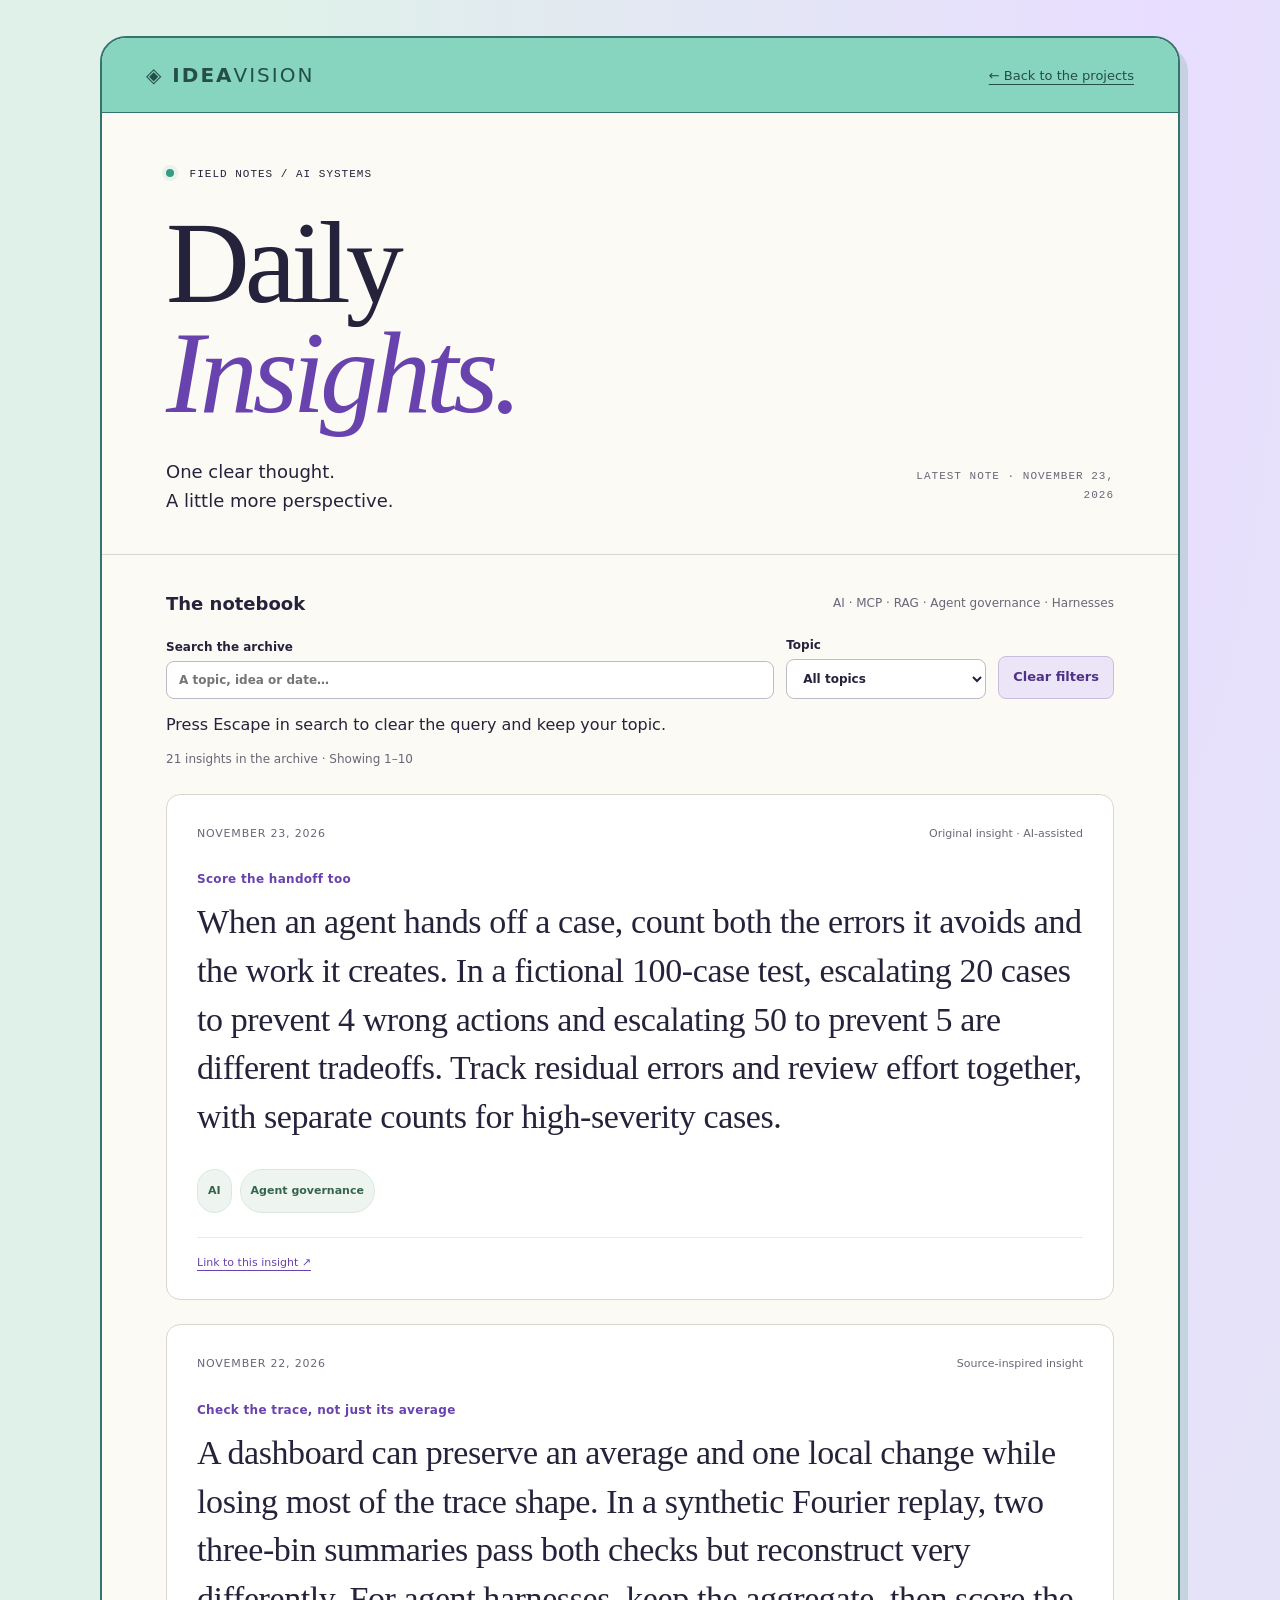
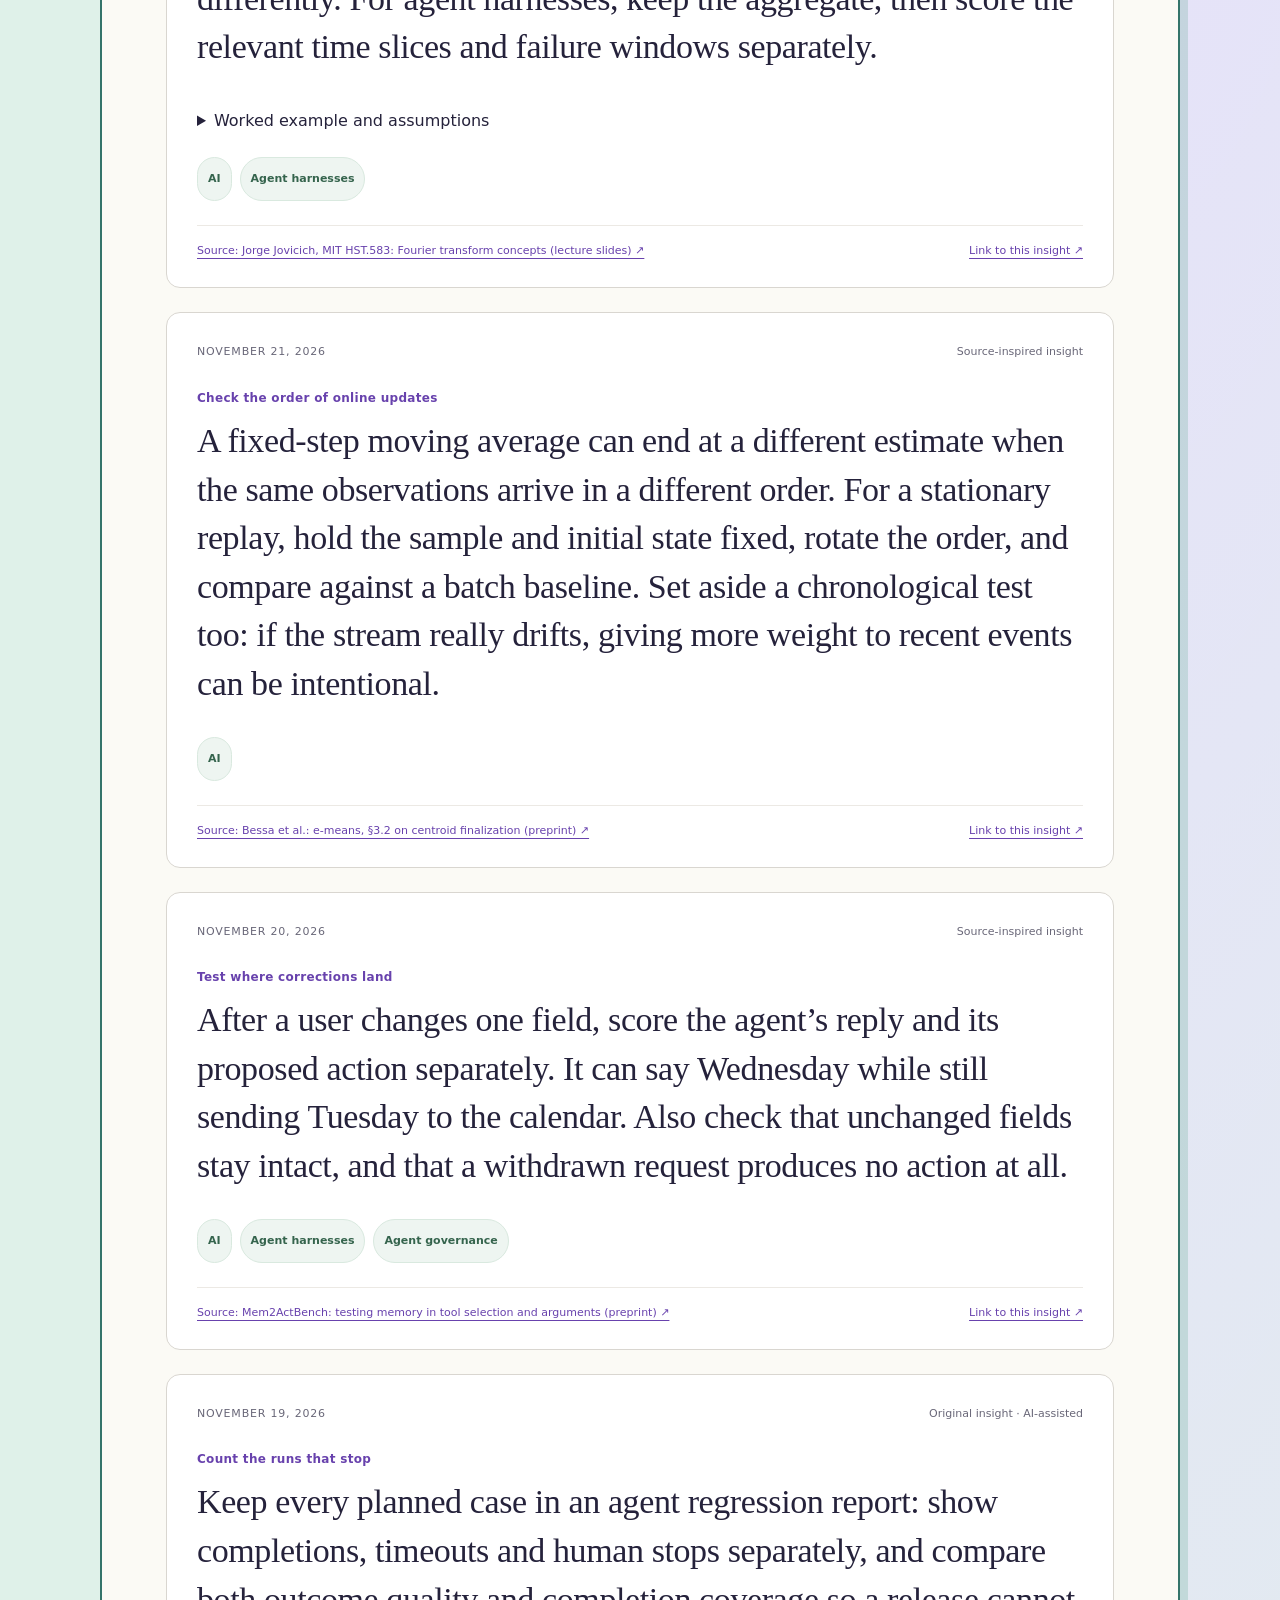
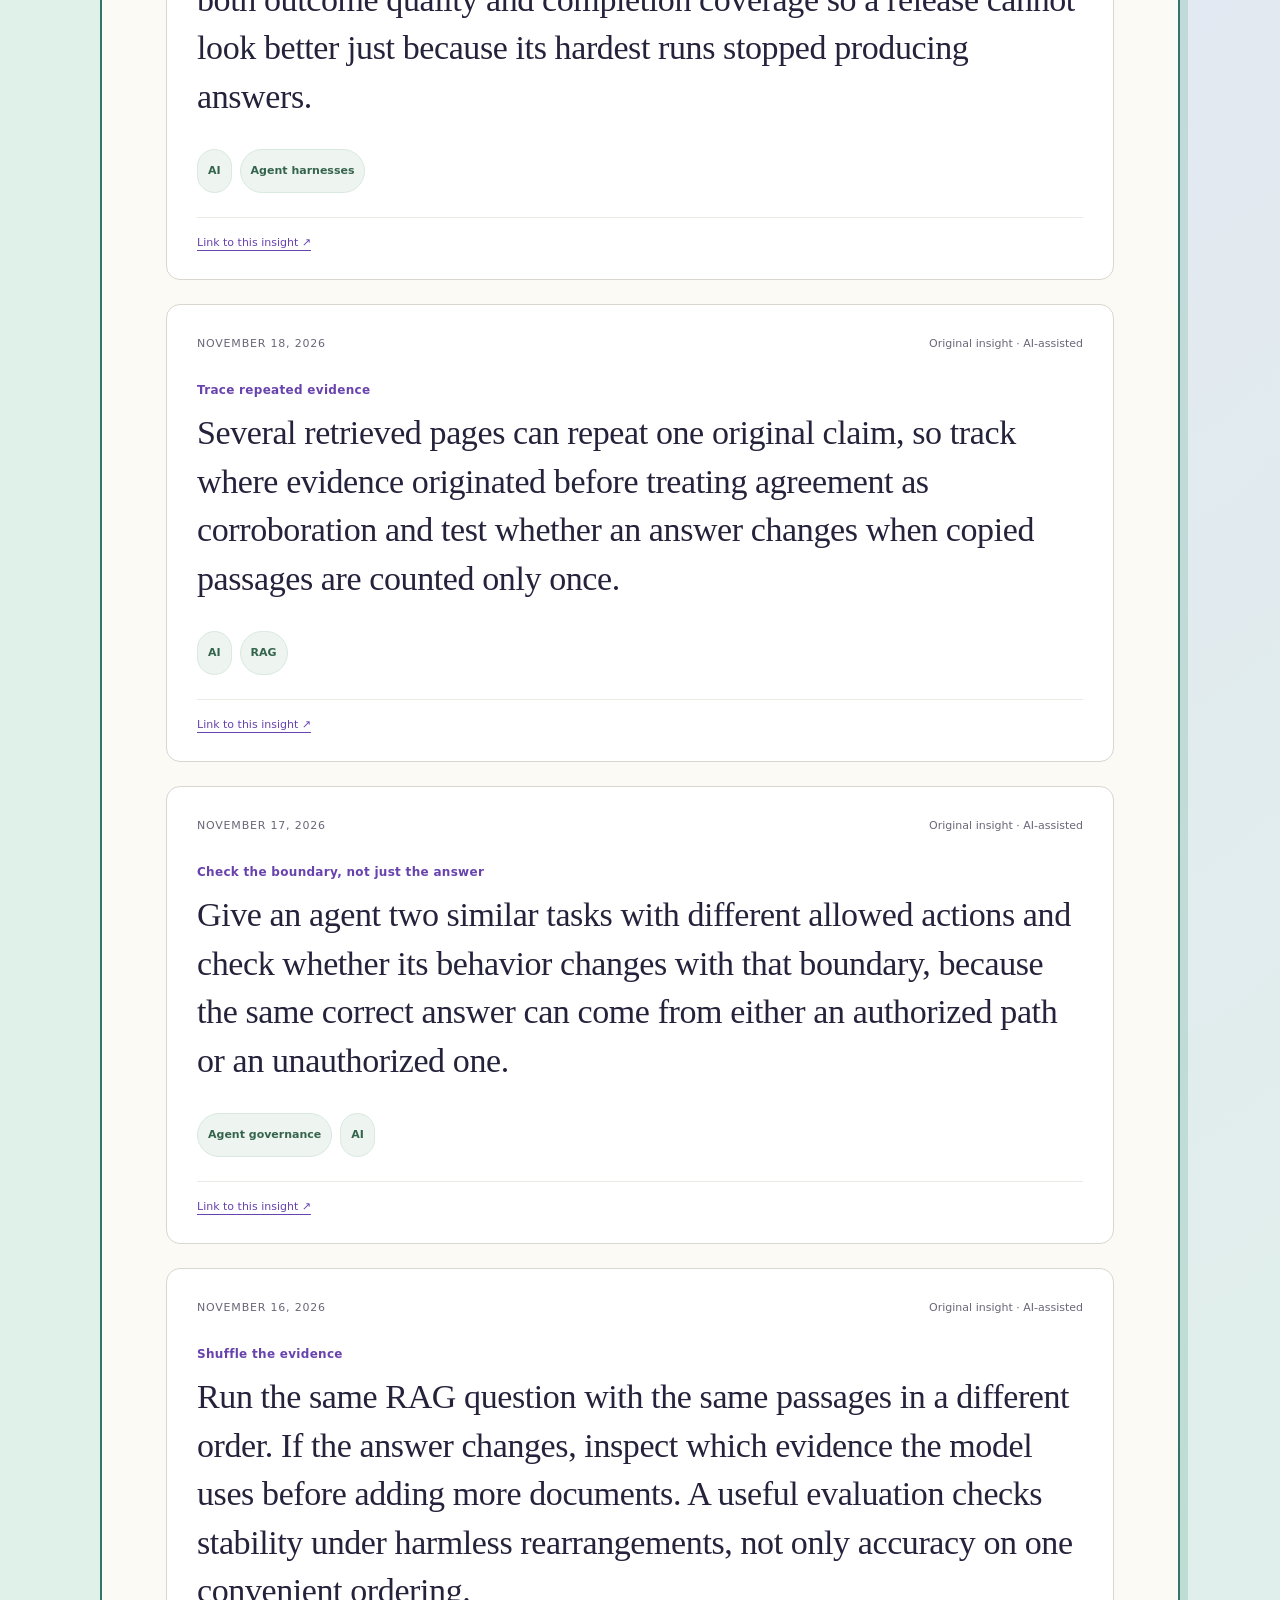
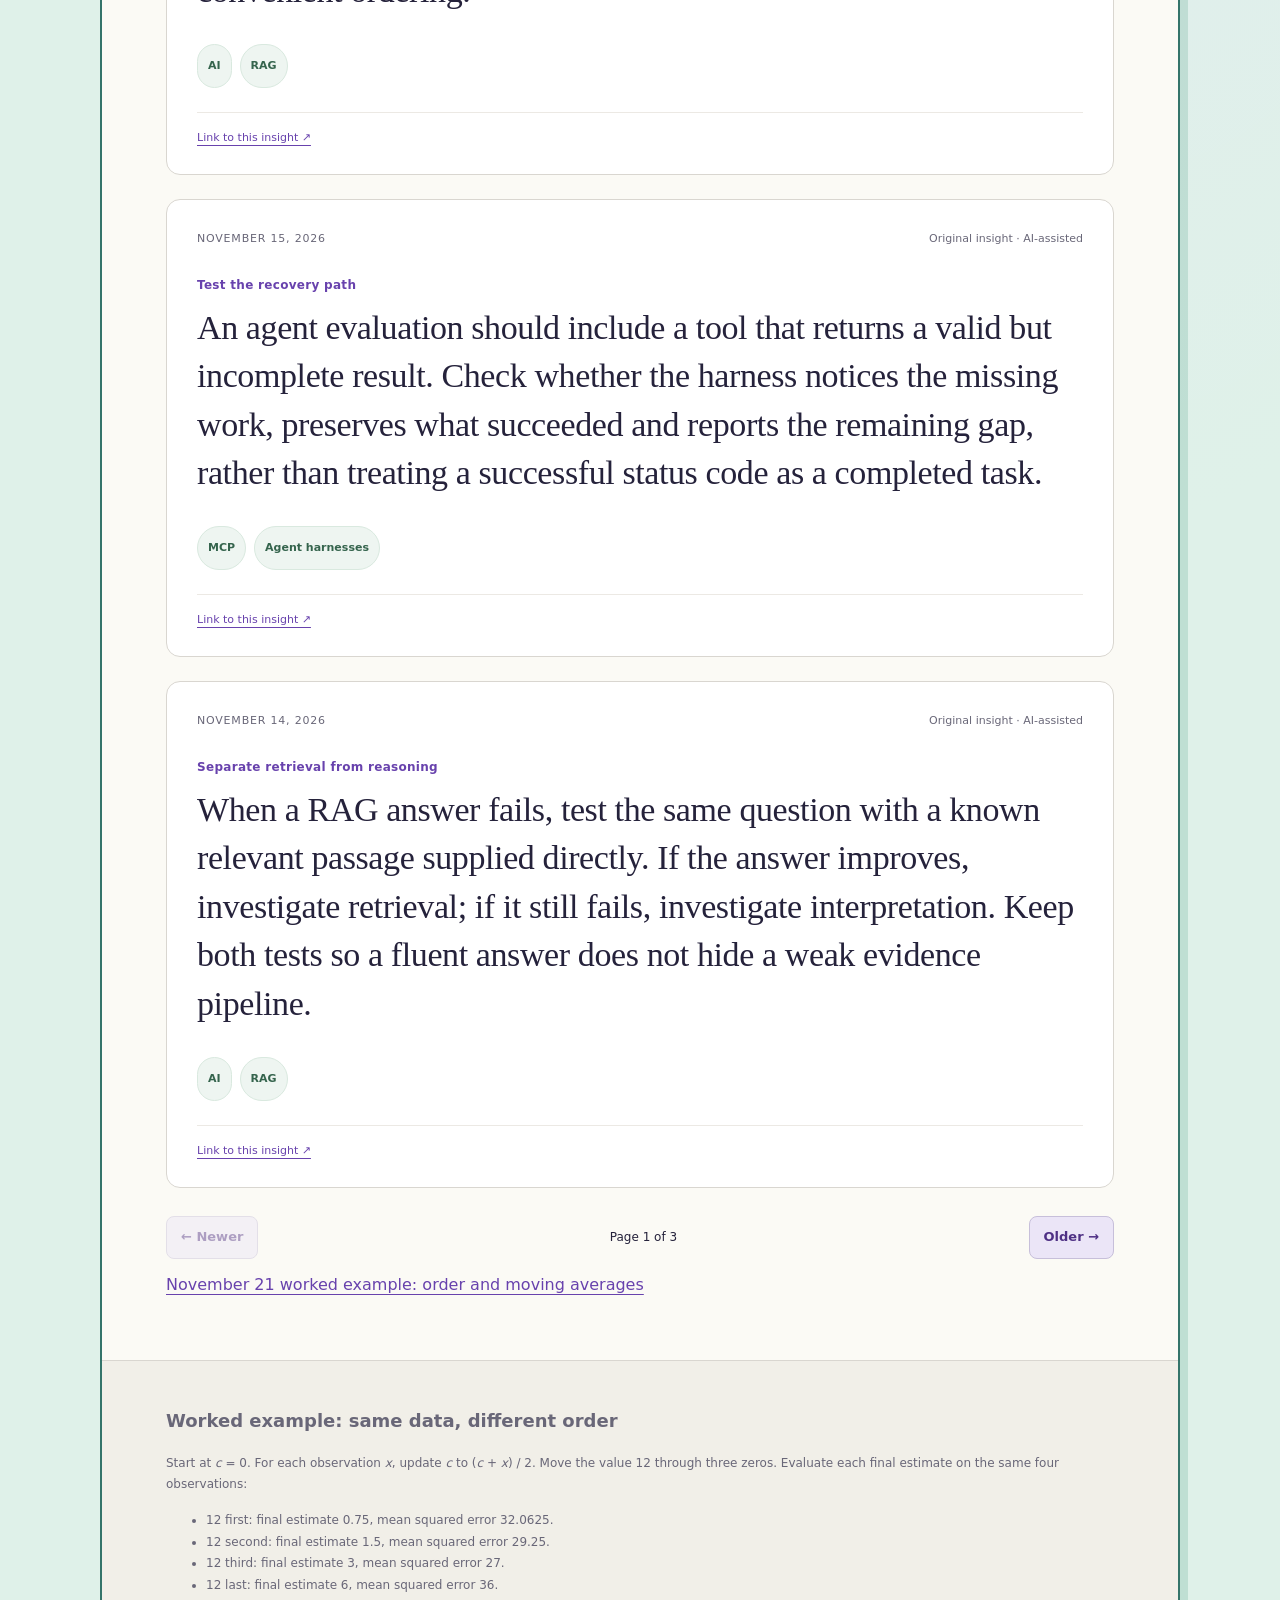
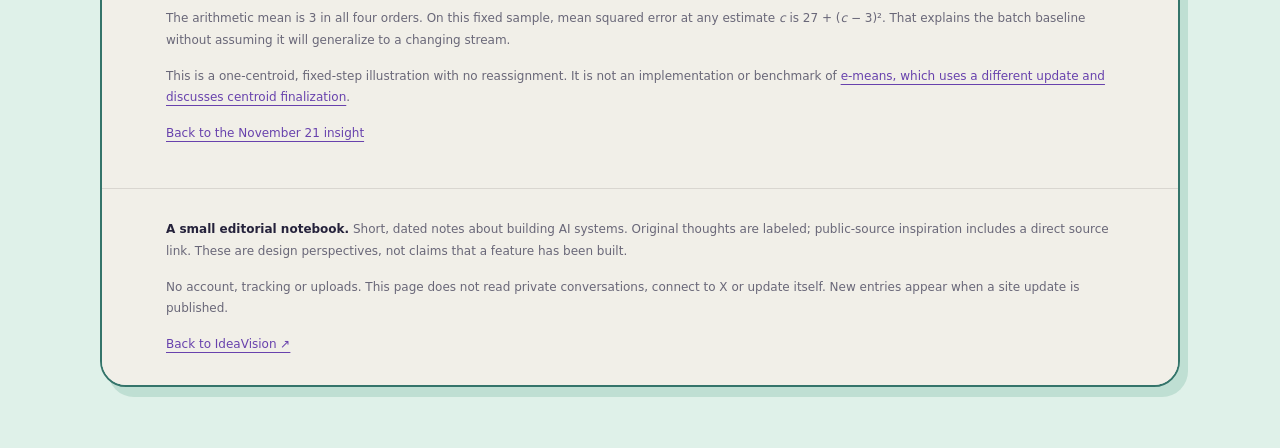
==== commit 81ff4254: "Score human handoffs and add Fair Test section navigation" ====
--- a/daily-insights/index.html
+++ b/daily-insights/index.html
@@ -44,7 +44,7 @@
   </section>
   <footer class="editorial-note"><p><strong>A small editorial notebook.</strong> Short, dated notes about building AI systems. Original thoughts are labeled; public-source inspiration includes a direct source link. These are design perspectives, not claims that a feature has been built.</p><p>No account, tracking or uploads. This page does not read private conversations, connect to X or update itself. New entries appear when a site update is published.</p><a href="../#project=ideas">Back to IdeaVision ↗</a></footer>
  </main>
- <script src="insights.js?v=20261122"></script>
+ <script src="insights.js?v=20261123"></script>
  <script src="insights-app.js?v=20261122"></script>
 </body>
 </html>
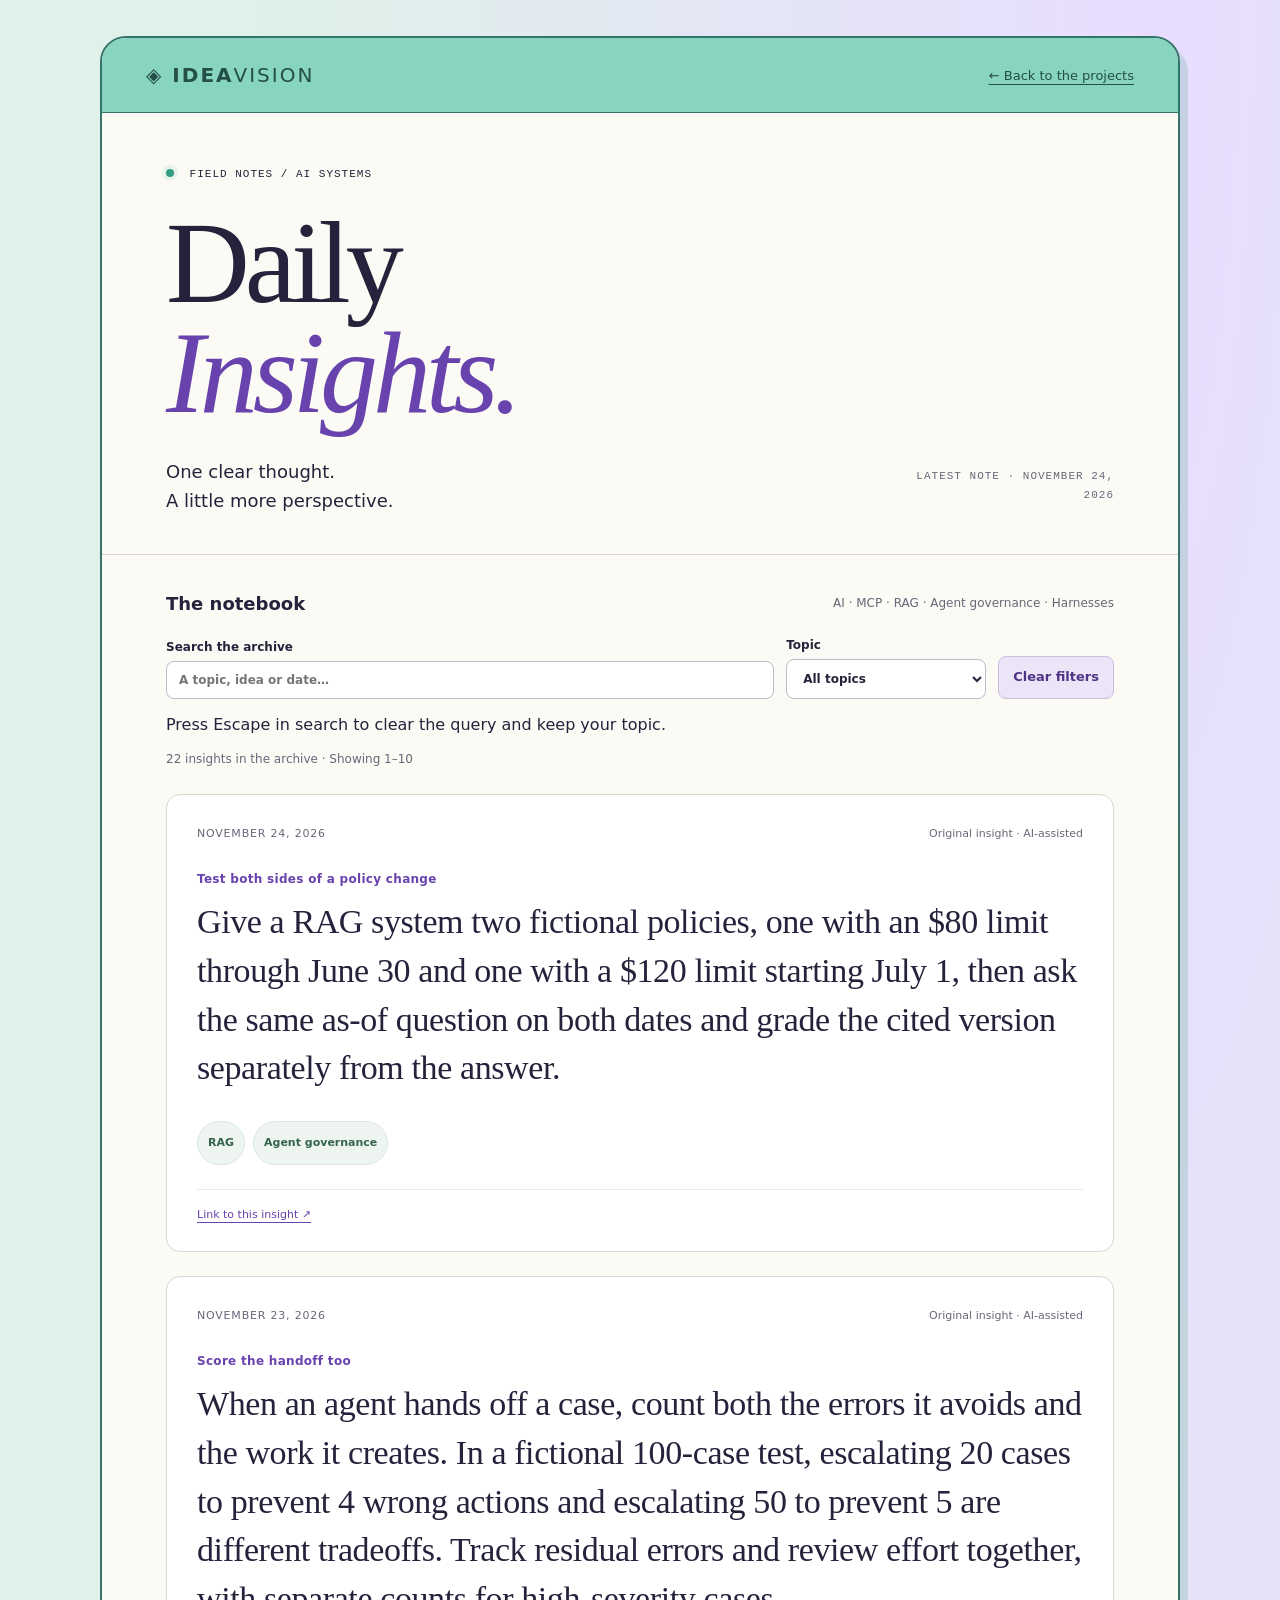
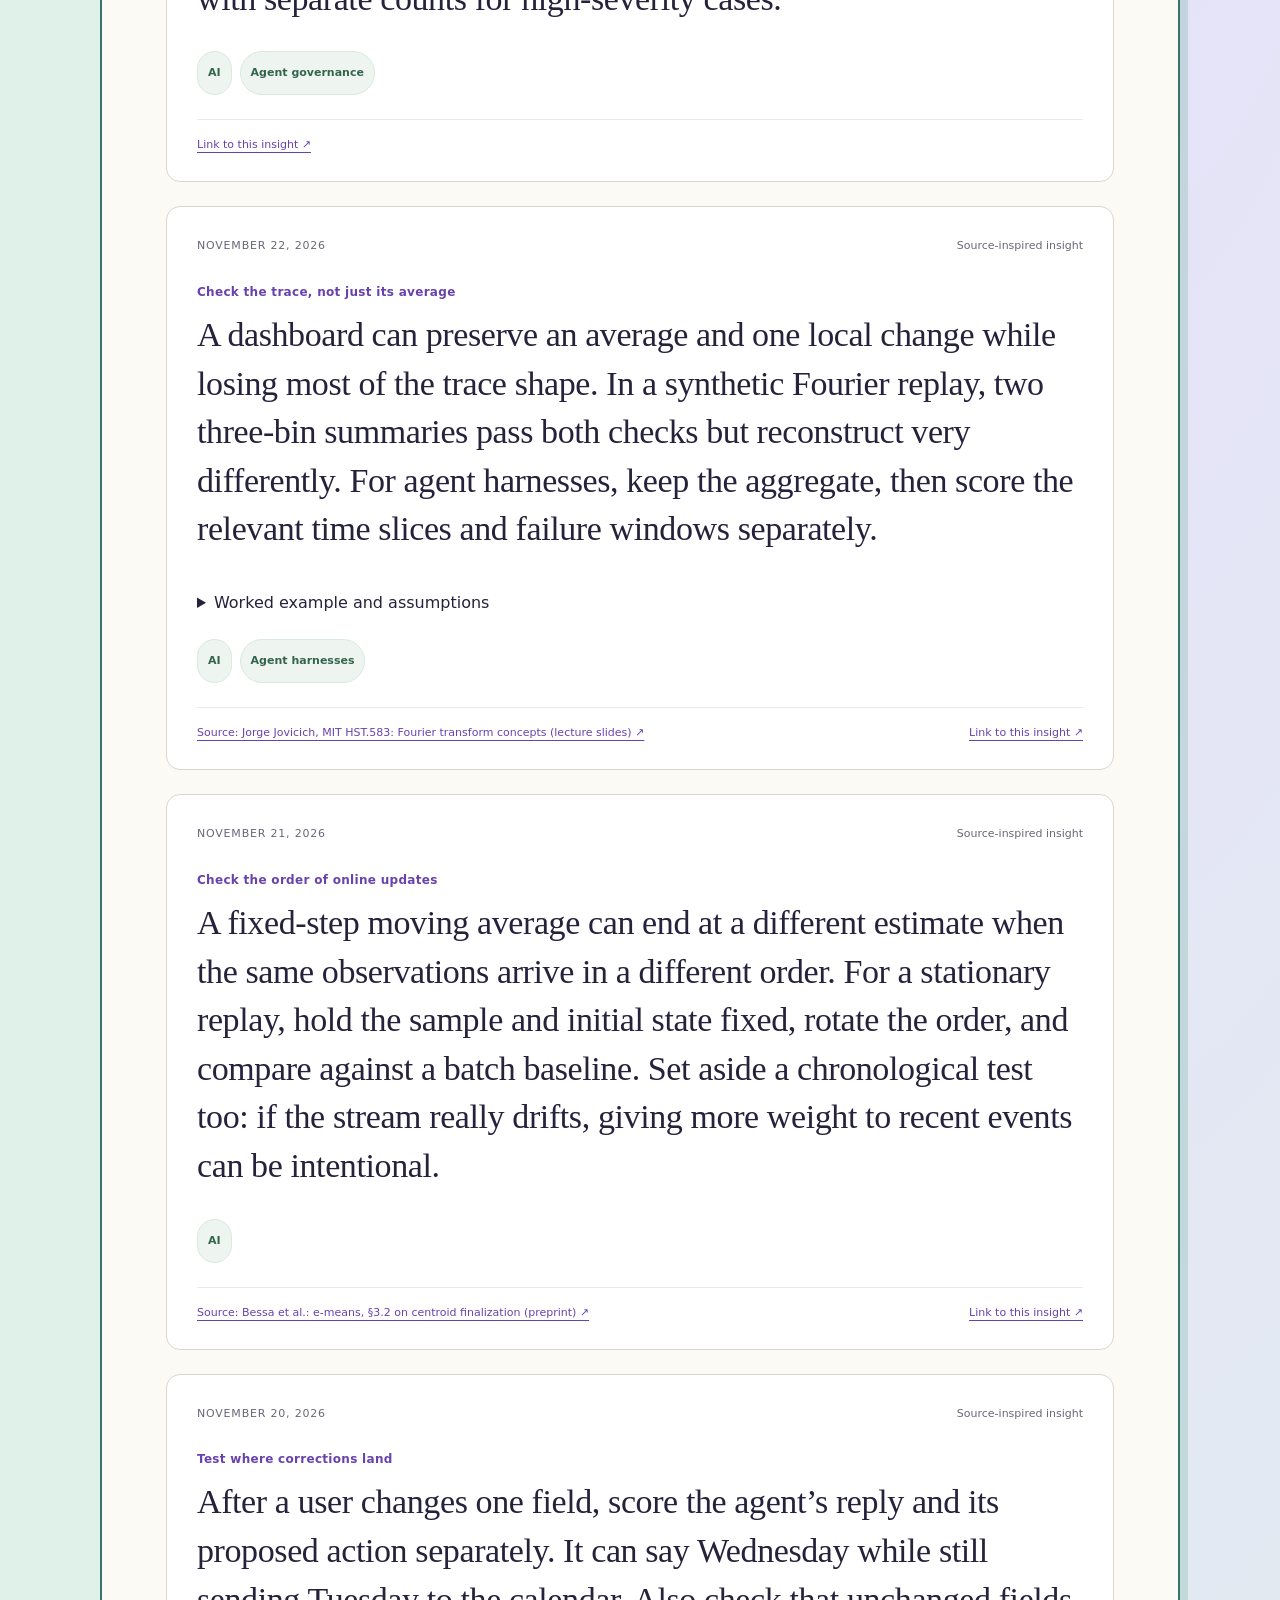
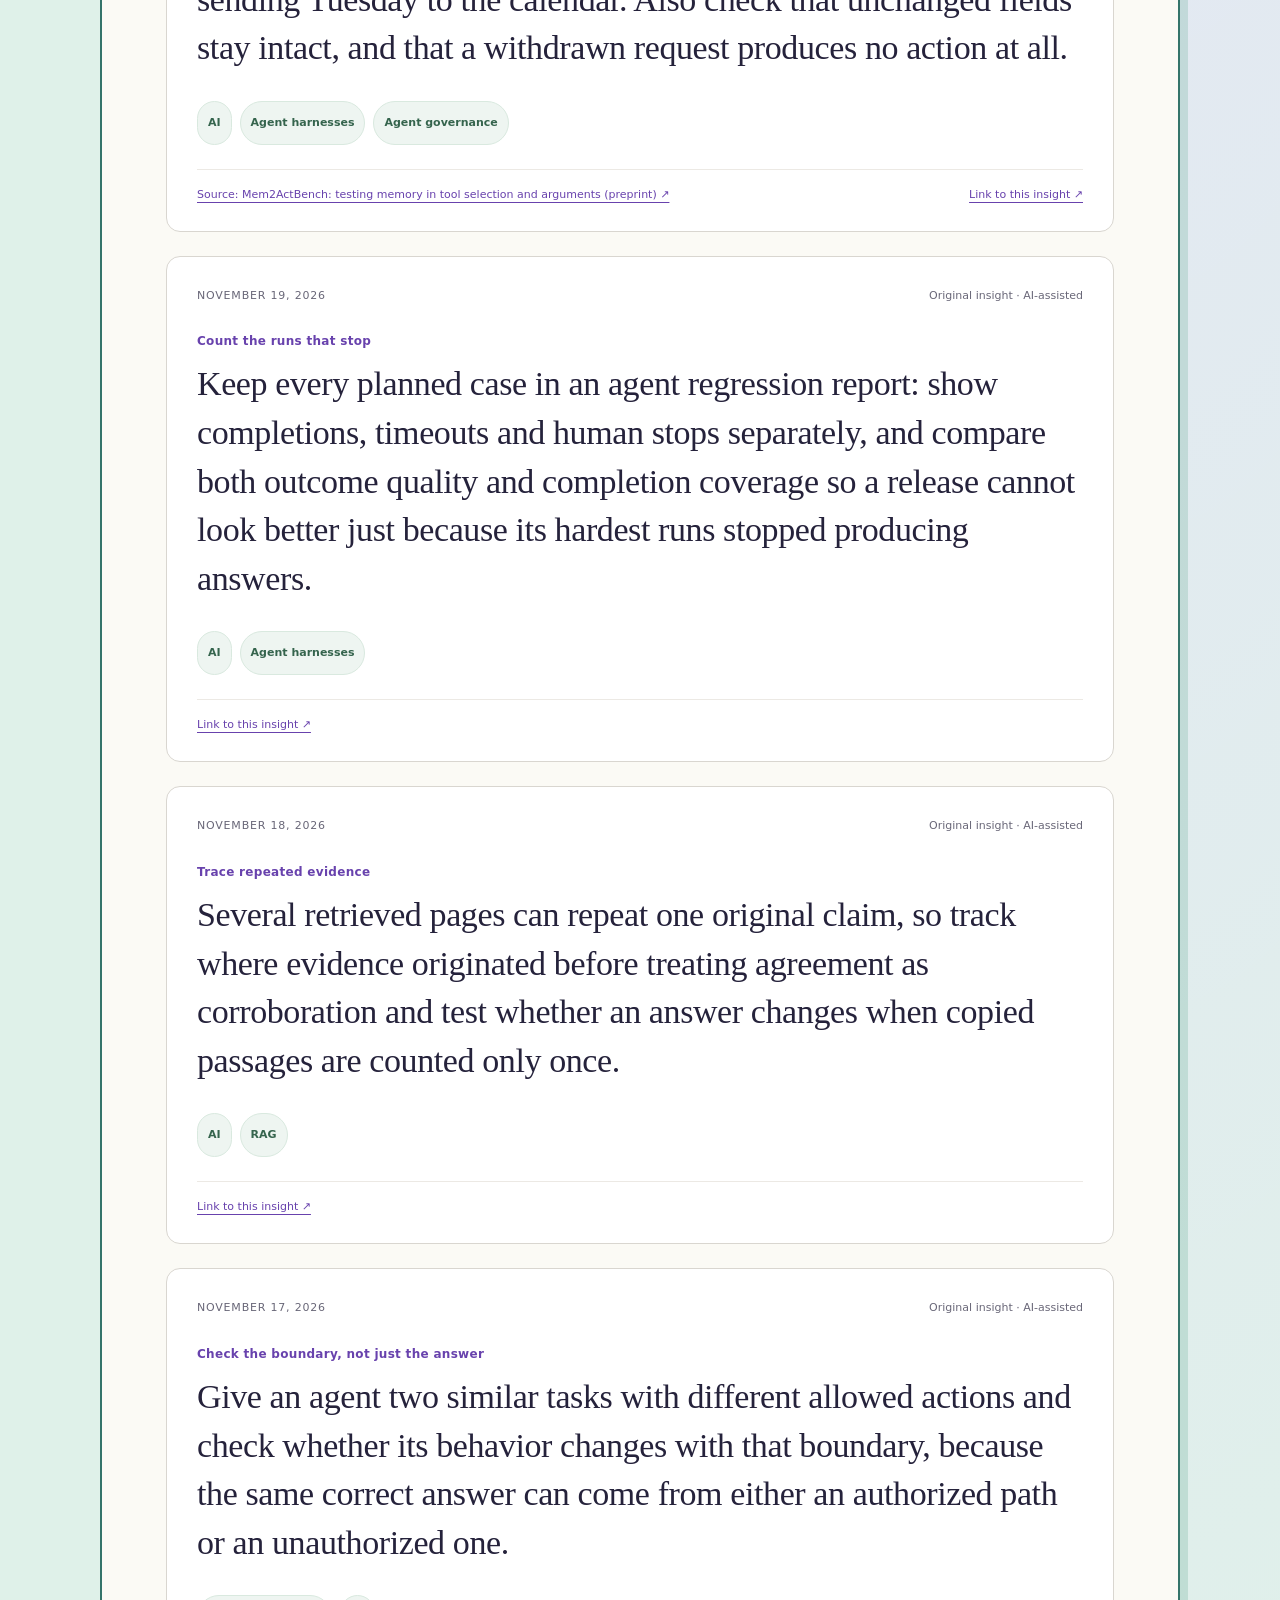
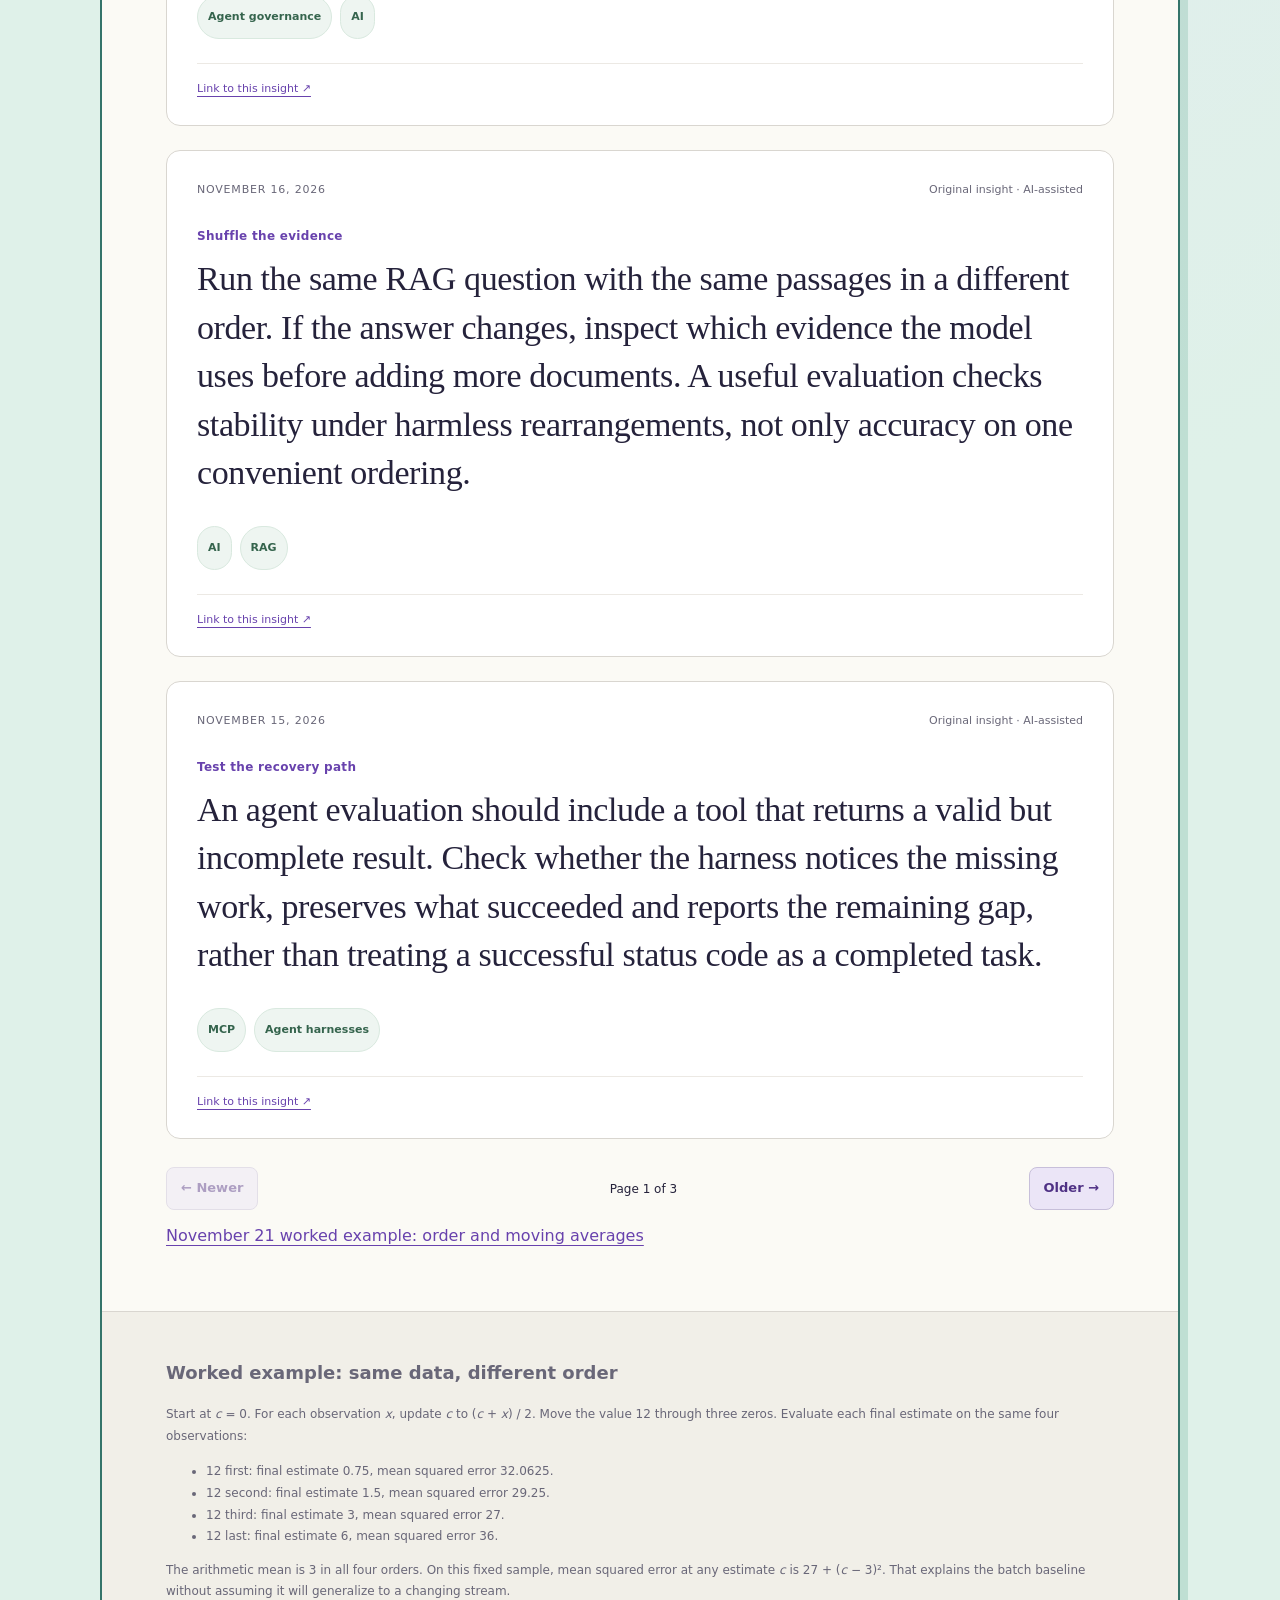
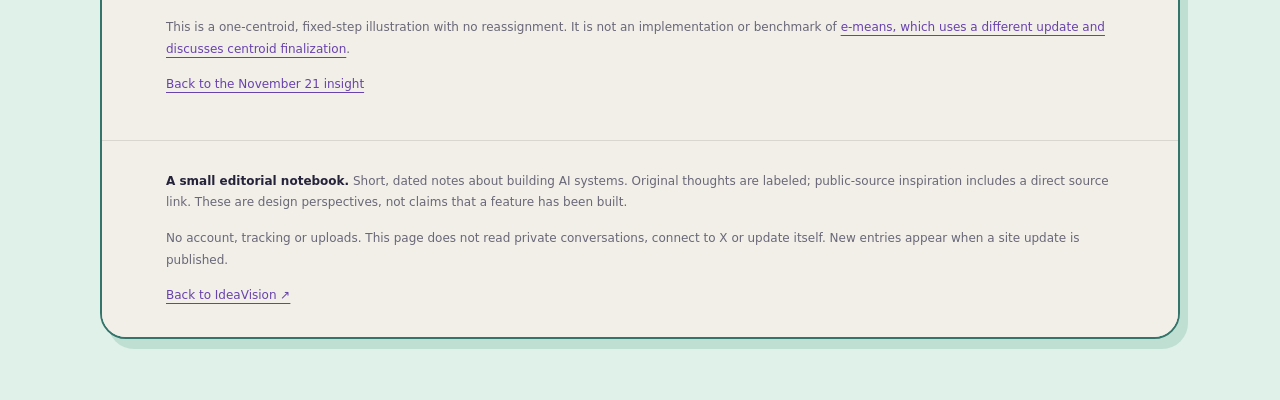
==== commit 60b4b915: "Test policy cutoff dates and normalize search dashes" ====
--- a/daily-insights/index.html
+++ b/daily-insights/index.html
@@ -44,7 +44,7 @@
   </section>
   <footer class="editorial-note"><p><strong>A small editorial notebook.</strong> Short, dated notes about building AI systems. Original thoughts are labeled; public-source inspiration includes a direct source link. These are design perspectives, not claims that a feature has been built.</p><p>No account, tracking or uploads. This page does not read private conversations, connect to X or update itself. New entries appear when a site update is published.</p><a href="../#project=ideas">Back to IdeaVision ↗</a></footer>
  </main>
- <script src="insights.js?v=20261123"></script>
- <script src="insights-app.js?v=20261122"></script>
+ <script src="insights.js?v=20261124"></script>
+ <script src="insights-app.js?v=20261124"></script>
 </body>
 </html>
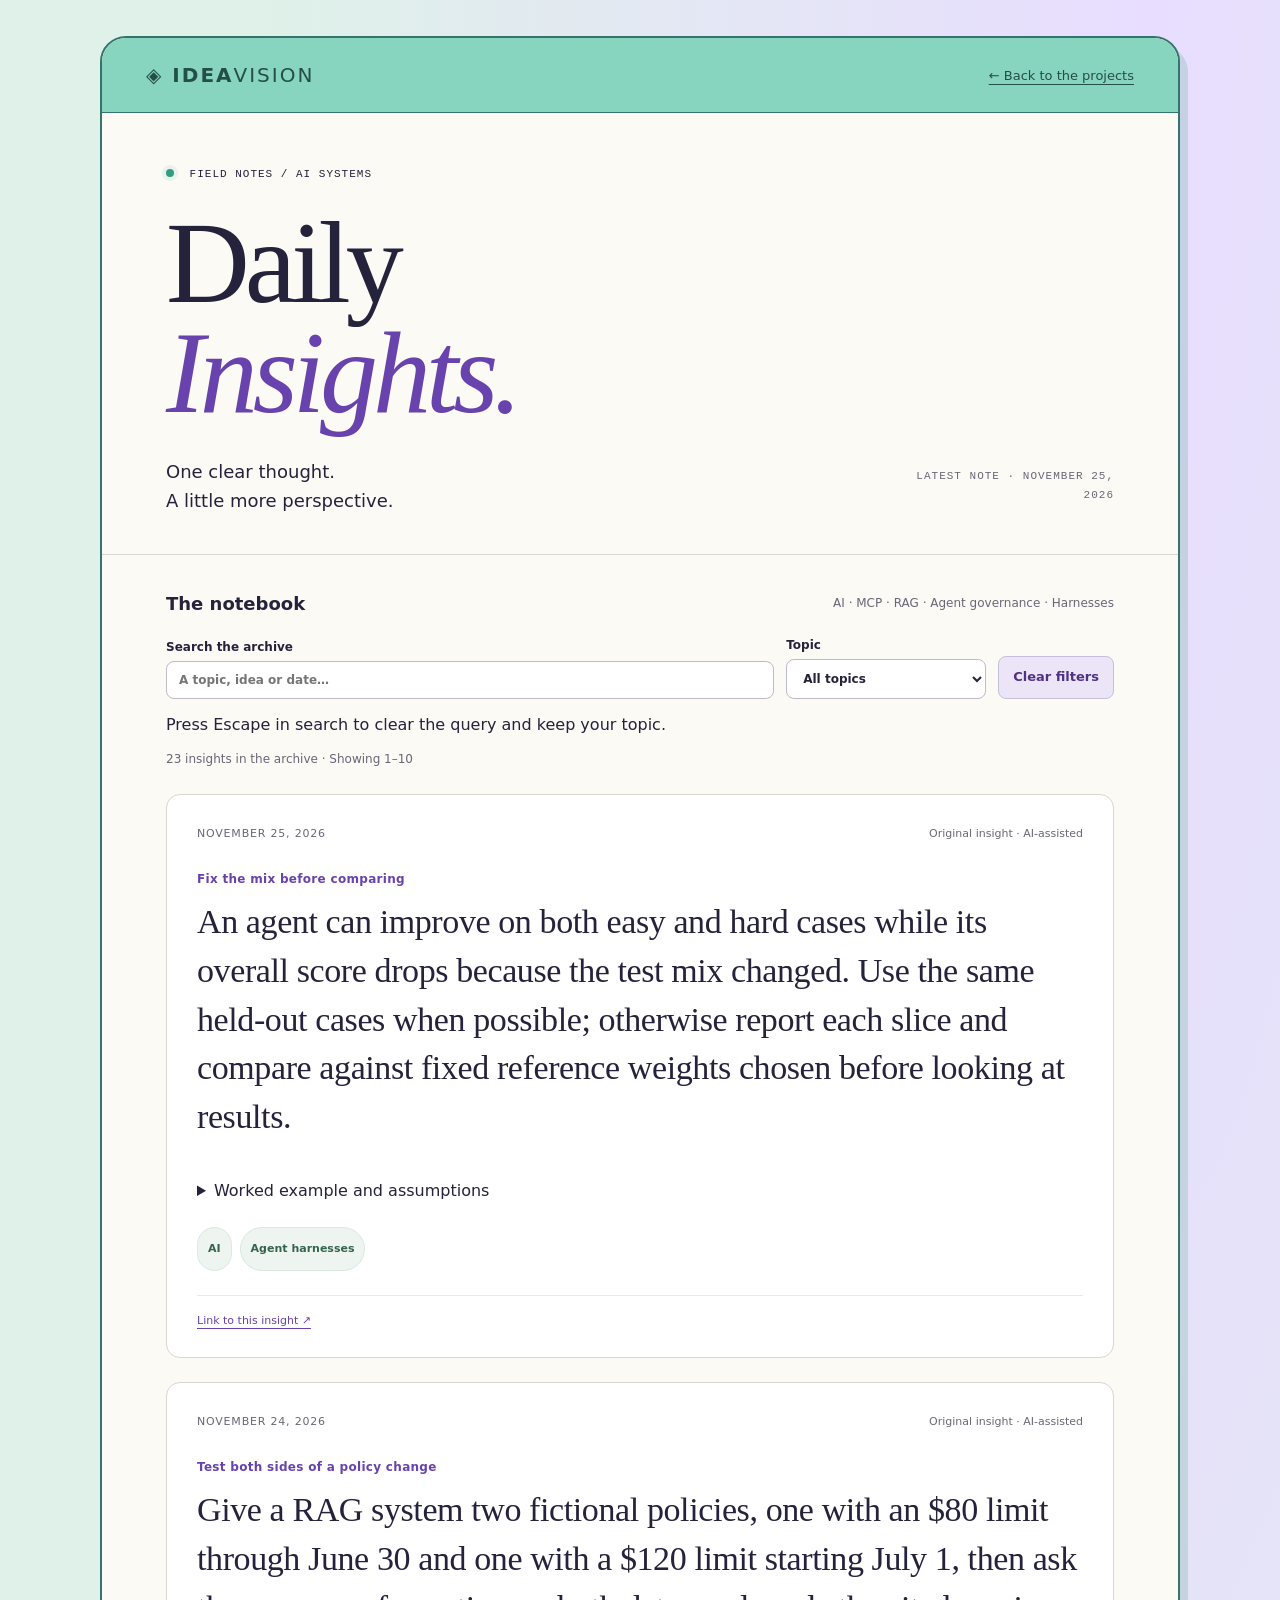
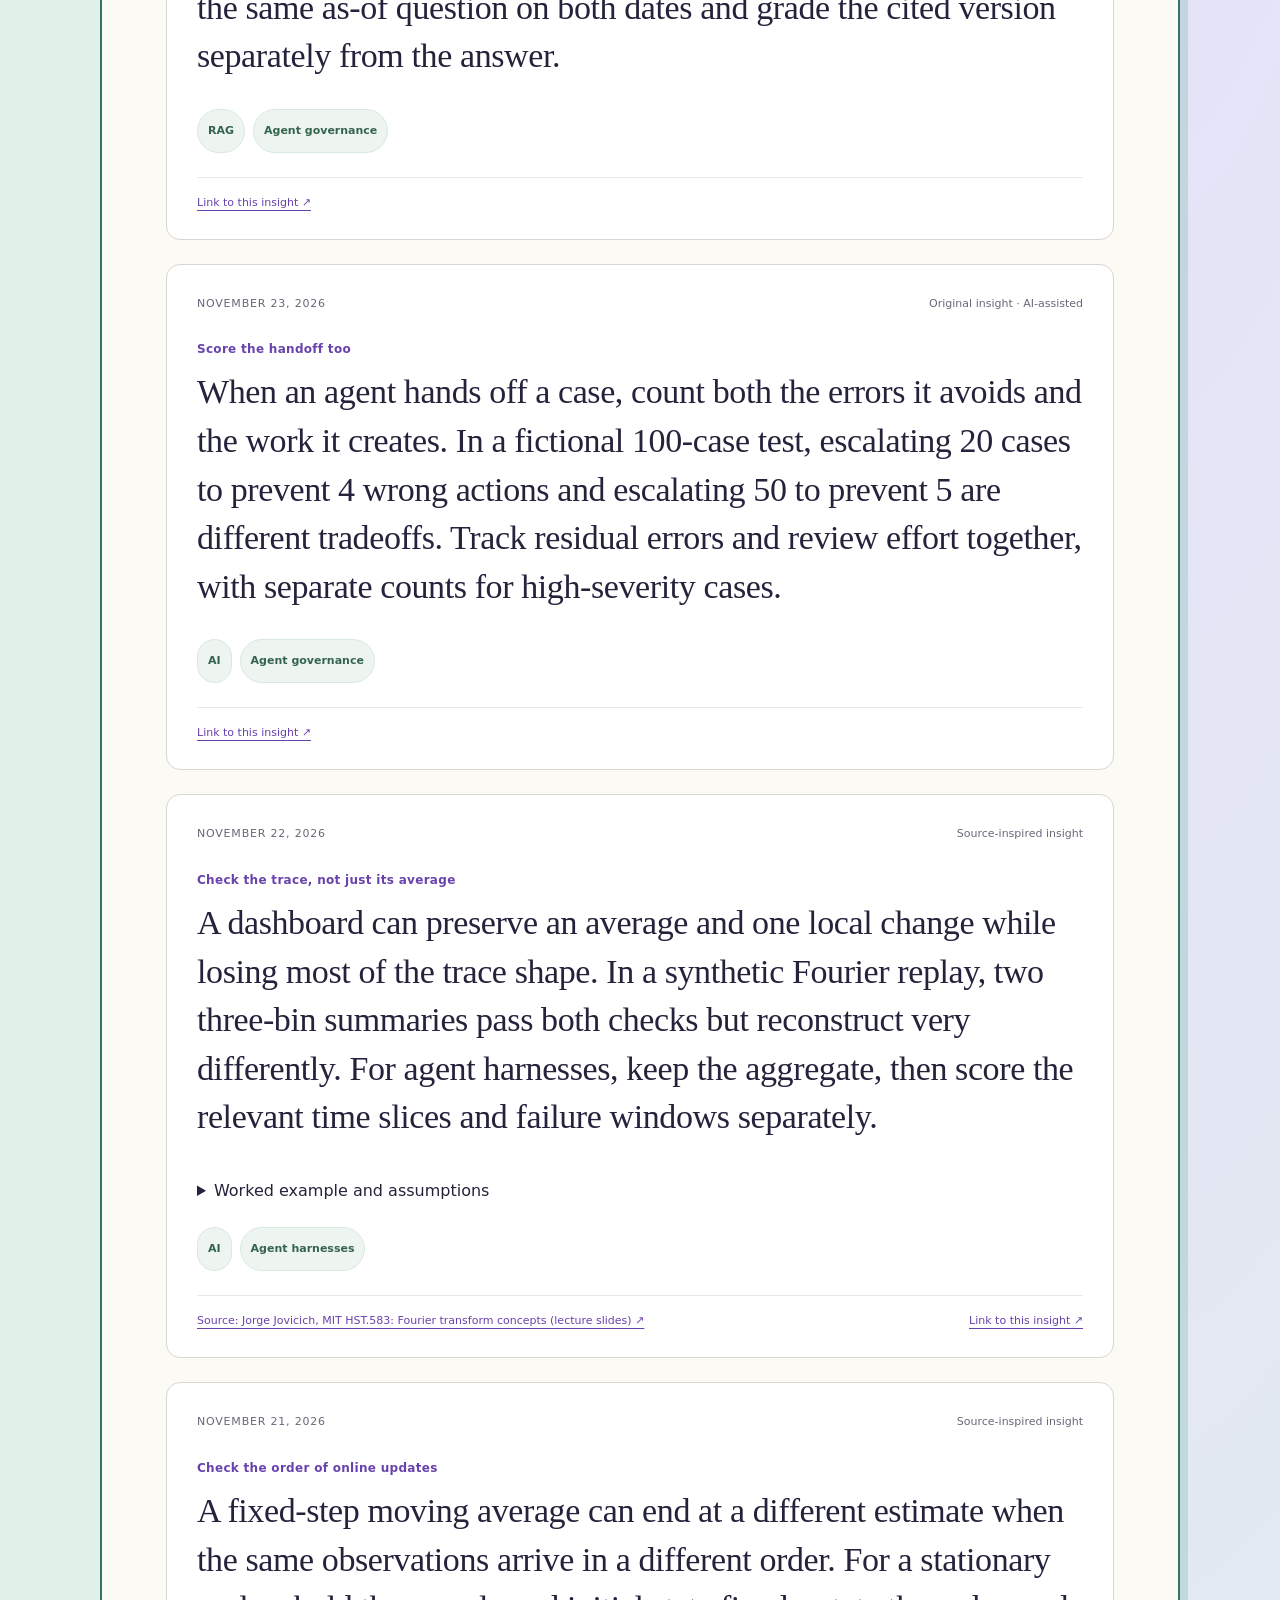
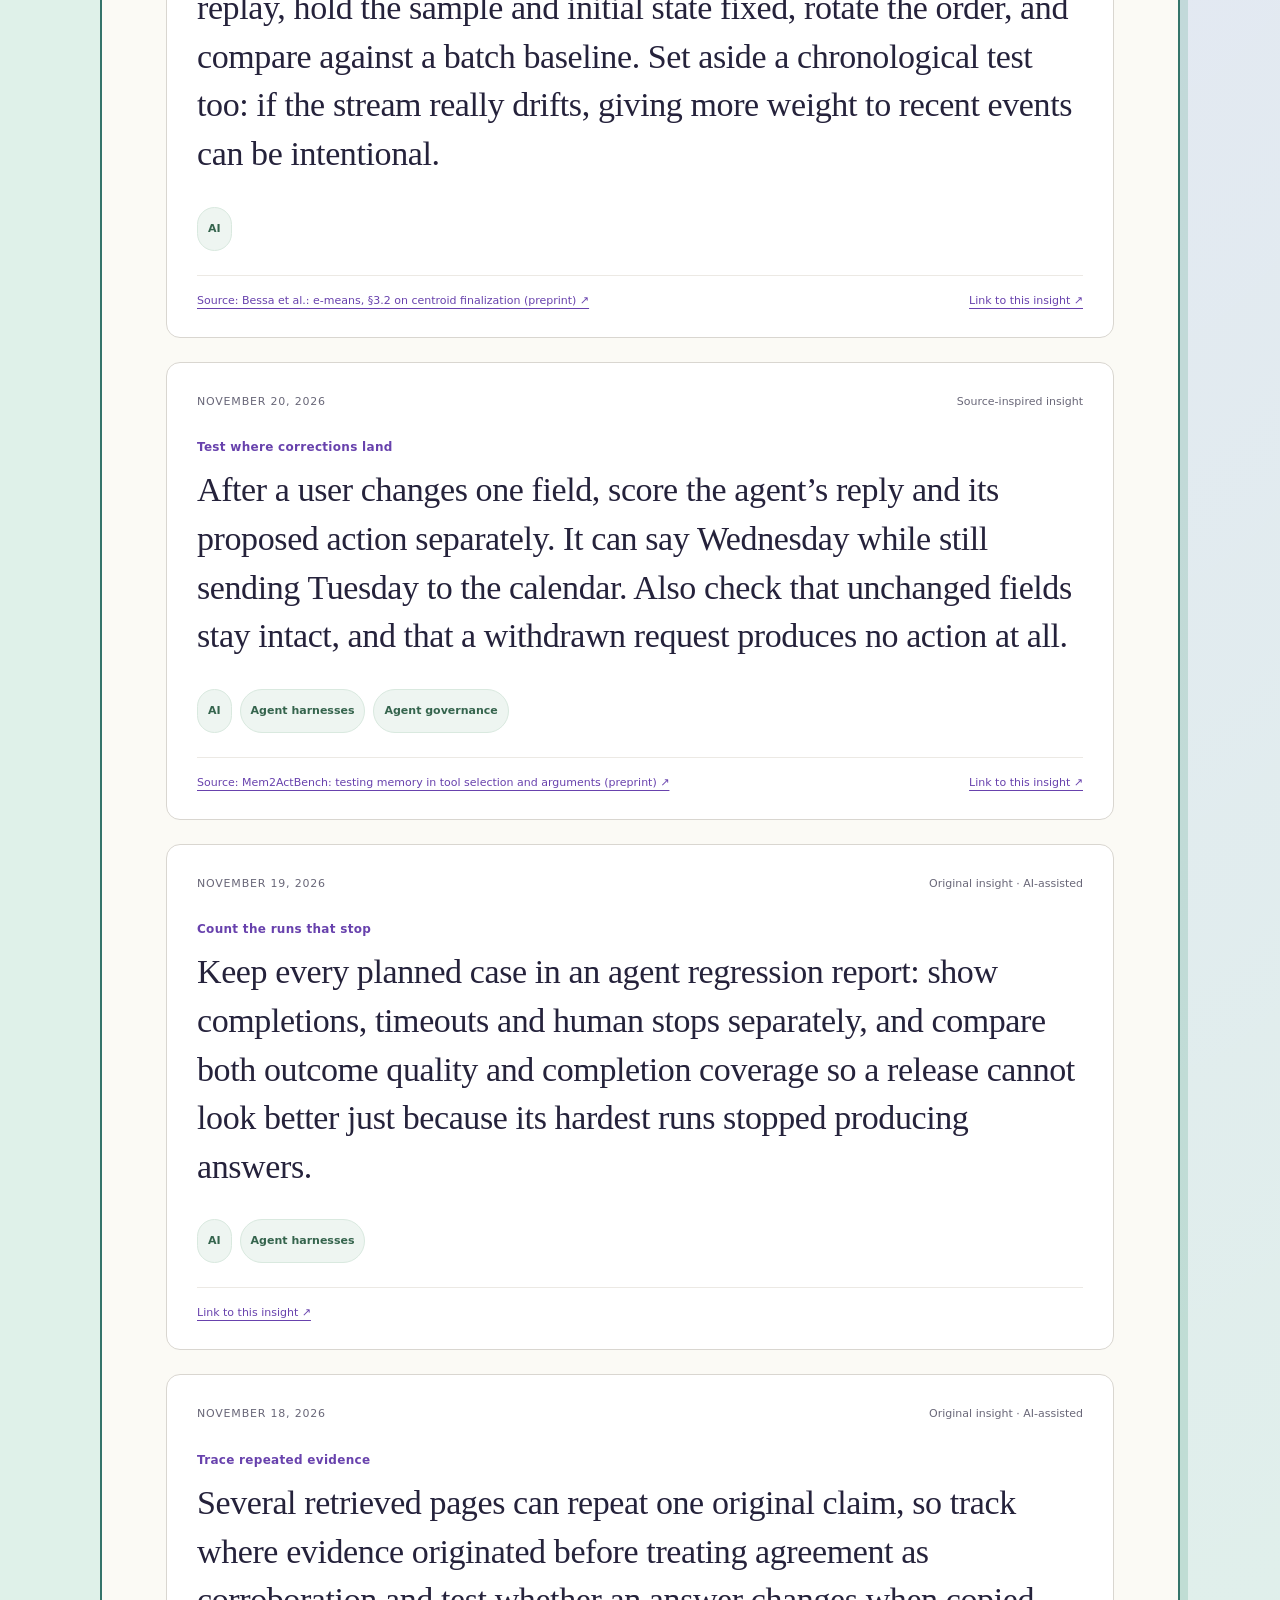
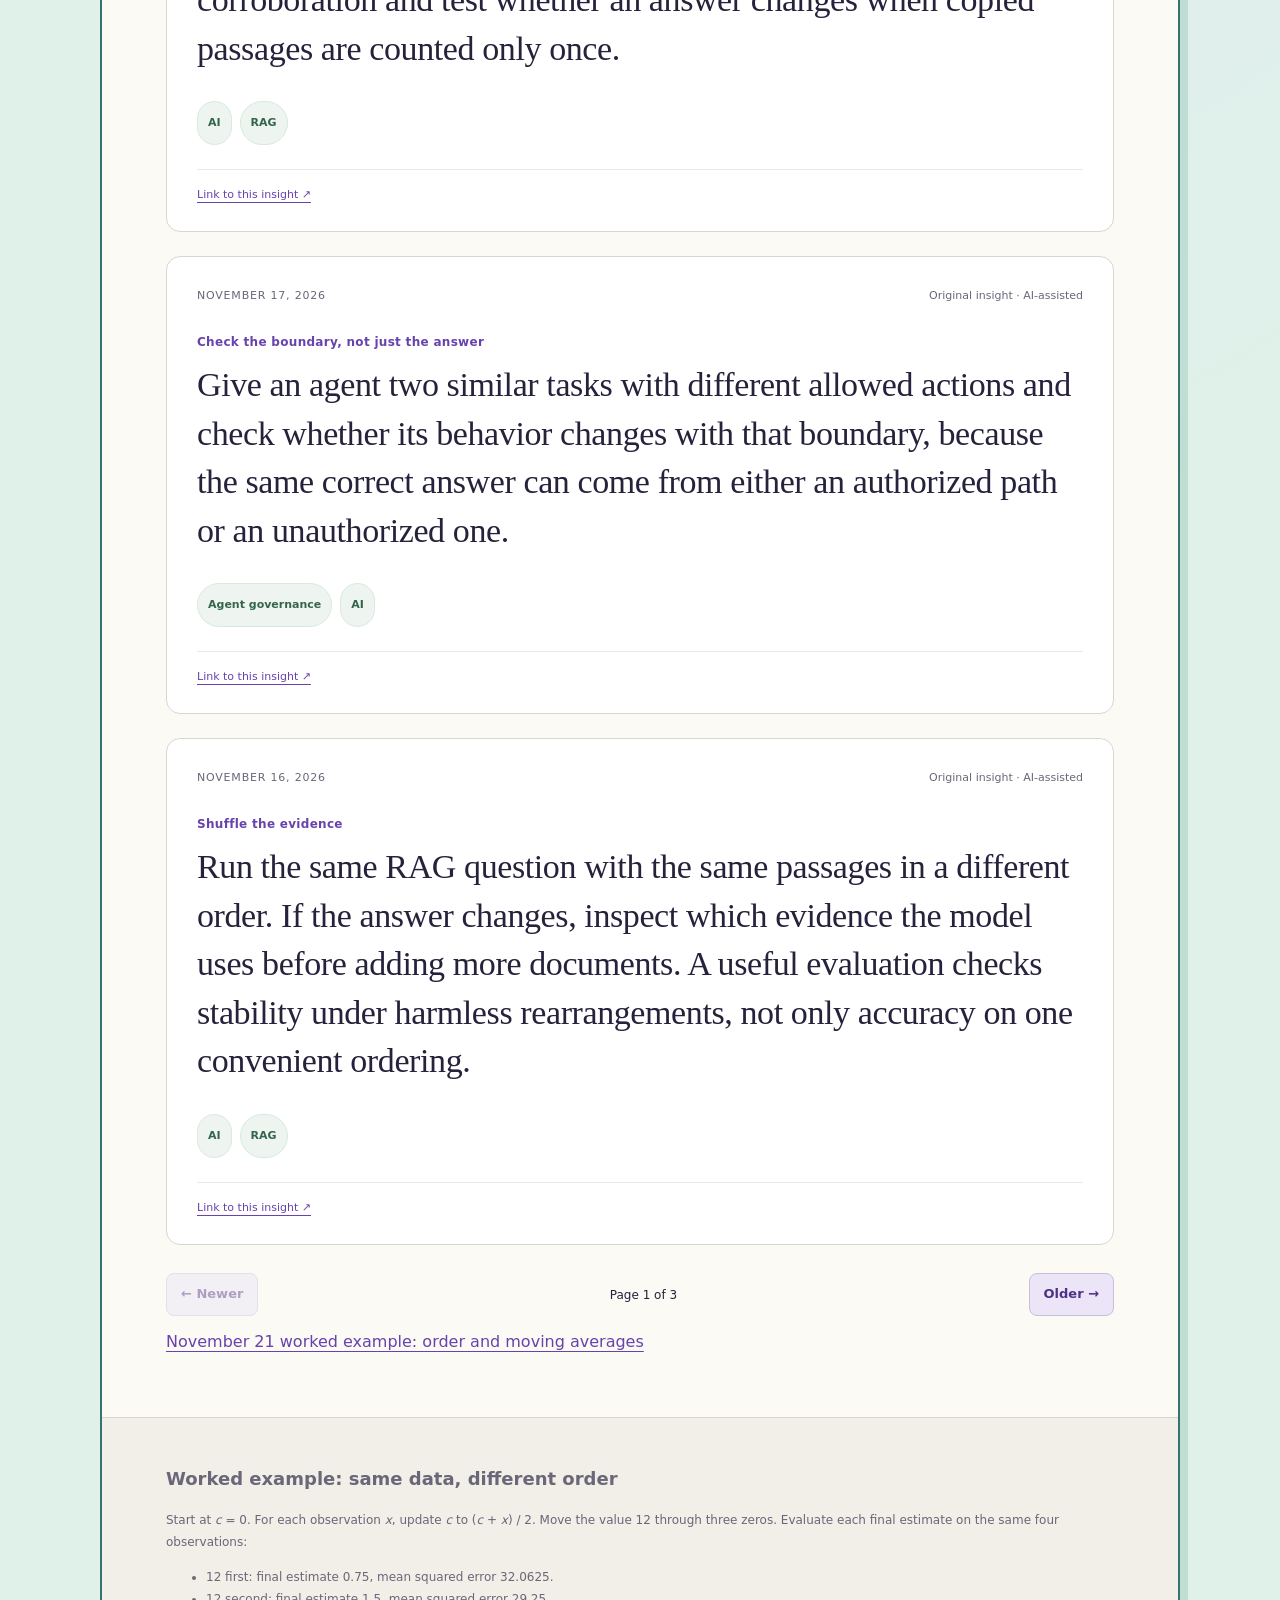
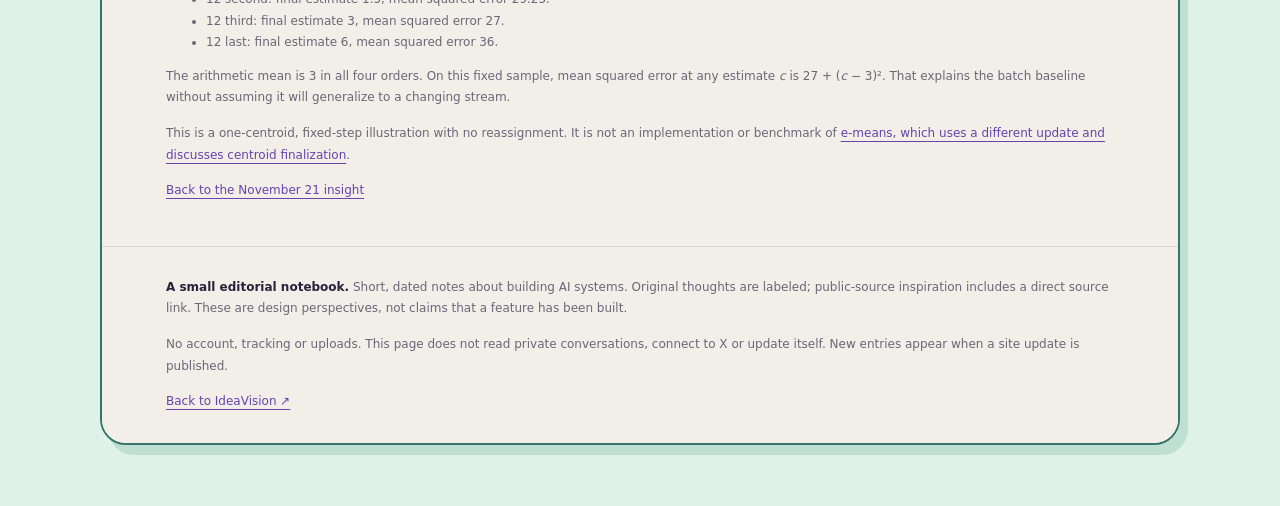
==== commit 3a17fe00: "Compare agent evaluations at a fixed case mix" ====
--- a/daily-insights/index.html
+++ b/daily-insights/index.html
@@ -44,7 +44,7 @@
   </section>
   <footer class="editorial-note"><p><strong>A small editorial notebook.</strong> Short, dated notes about building AI systems. Original thoughts are labeled; public-source inspiration includes a direct source link. These are design perspectives, not claims that a feature has been built.</p><p>No account, tracking or uploads. This page does not read private conversations, connect to X or update itself. New entries appear when a site update is published.</p><a href="../#project=ideas">Back to IdeaVision ↗</a></footer>
  </main>
- <script src="insights.js?v=20261124"></script>
+ <script src="insights.js?v=20261125"></script>
  <script src="insights-app.js?v=20261124"></script>
 </body>
 </html>
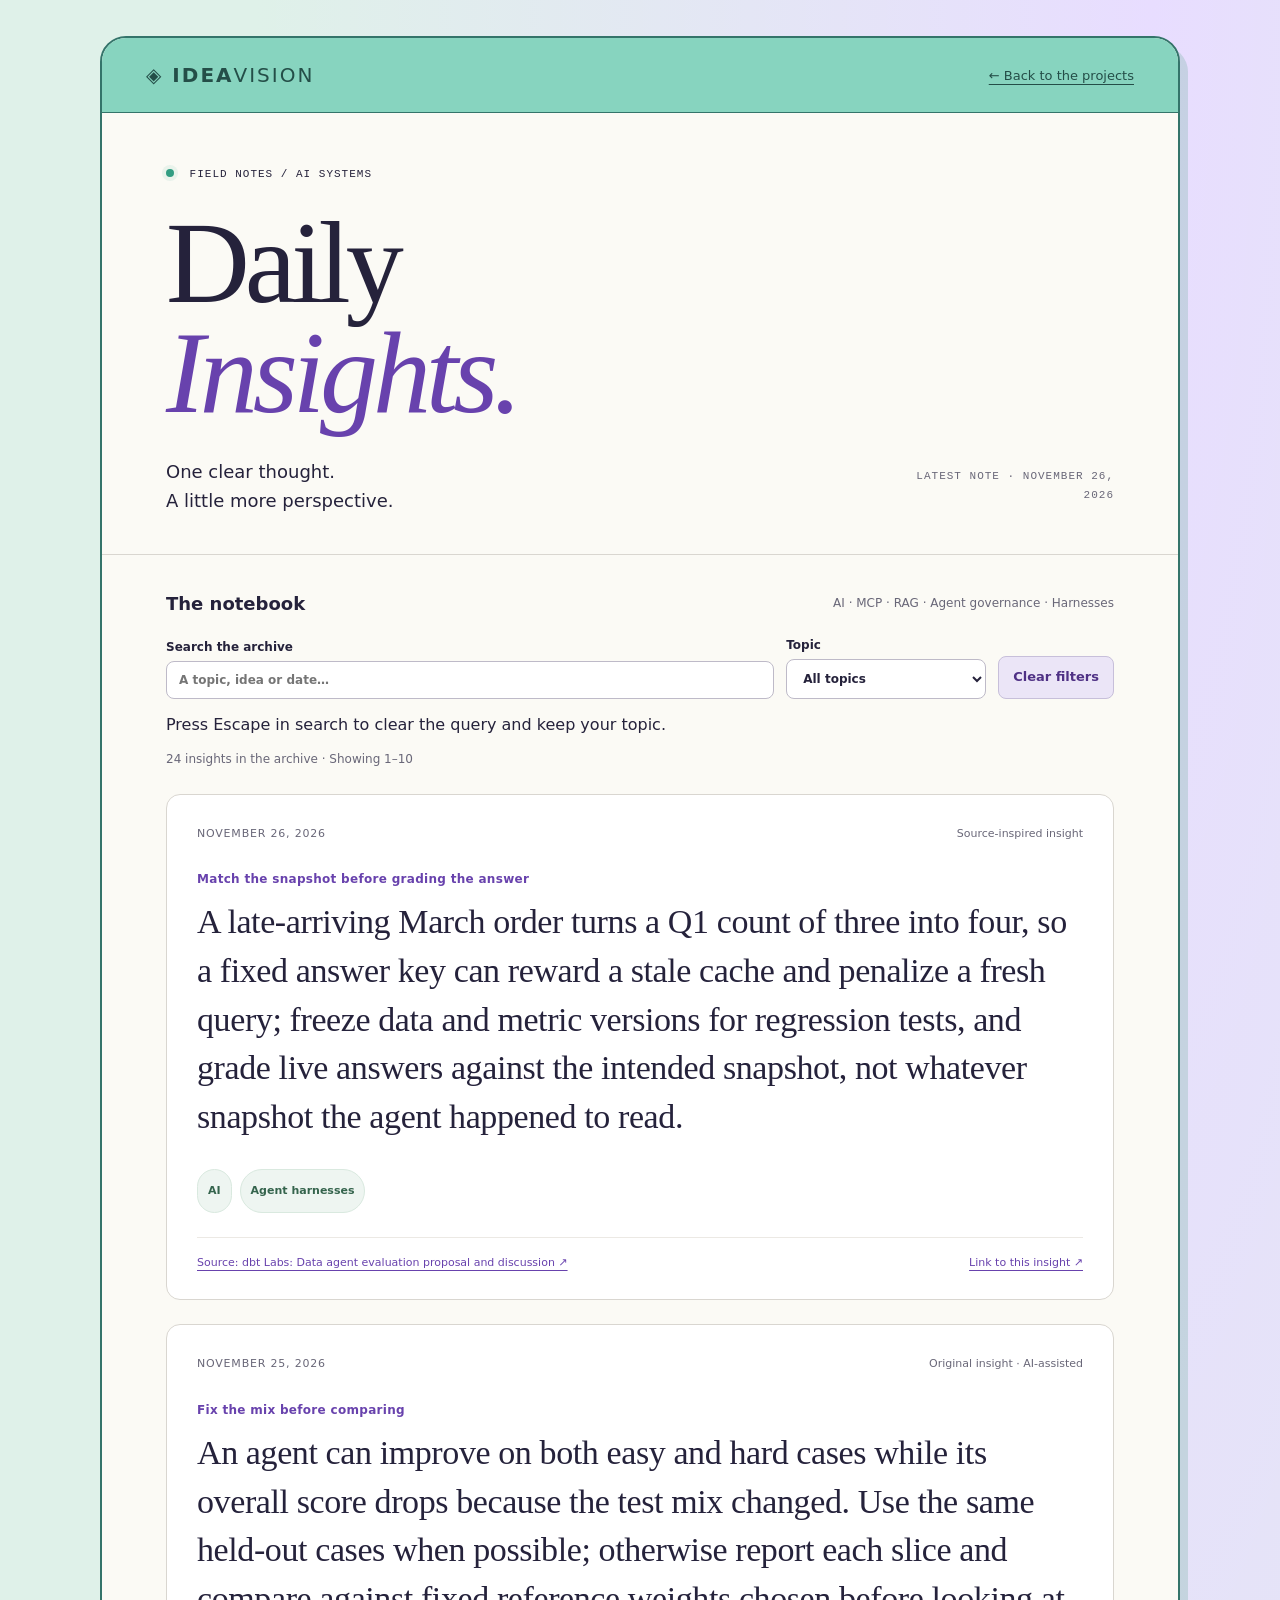
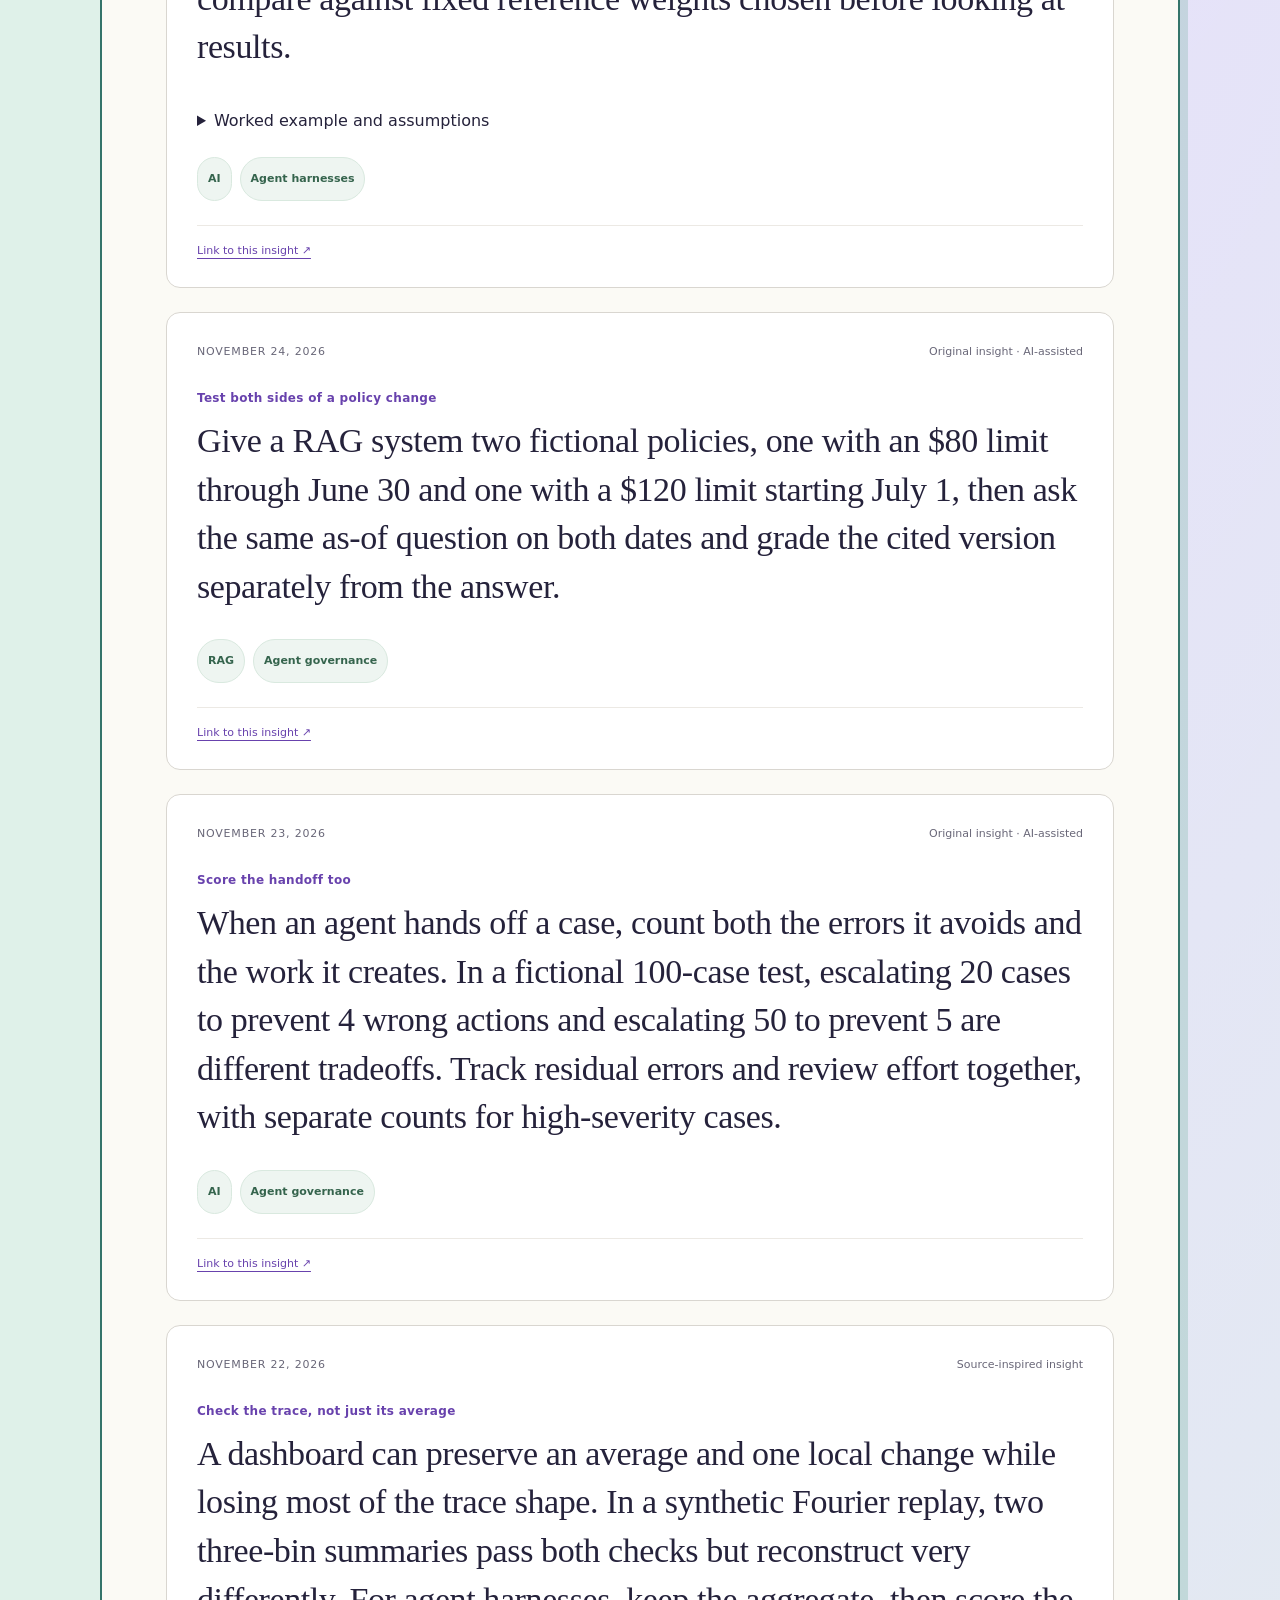
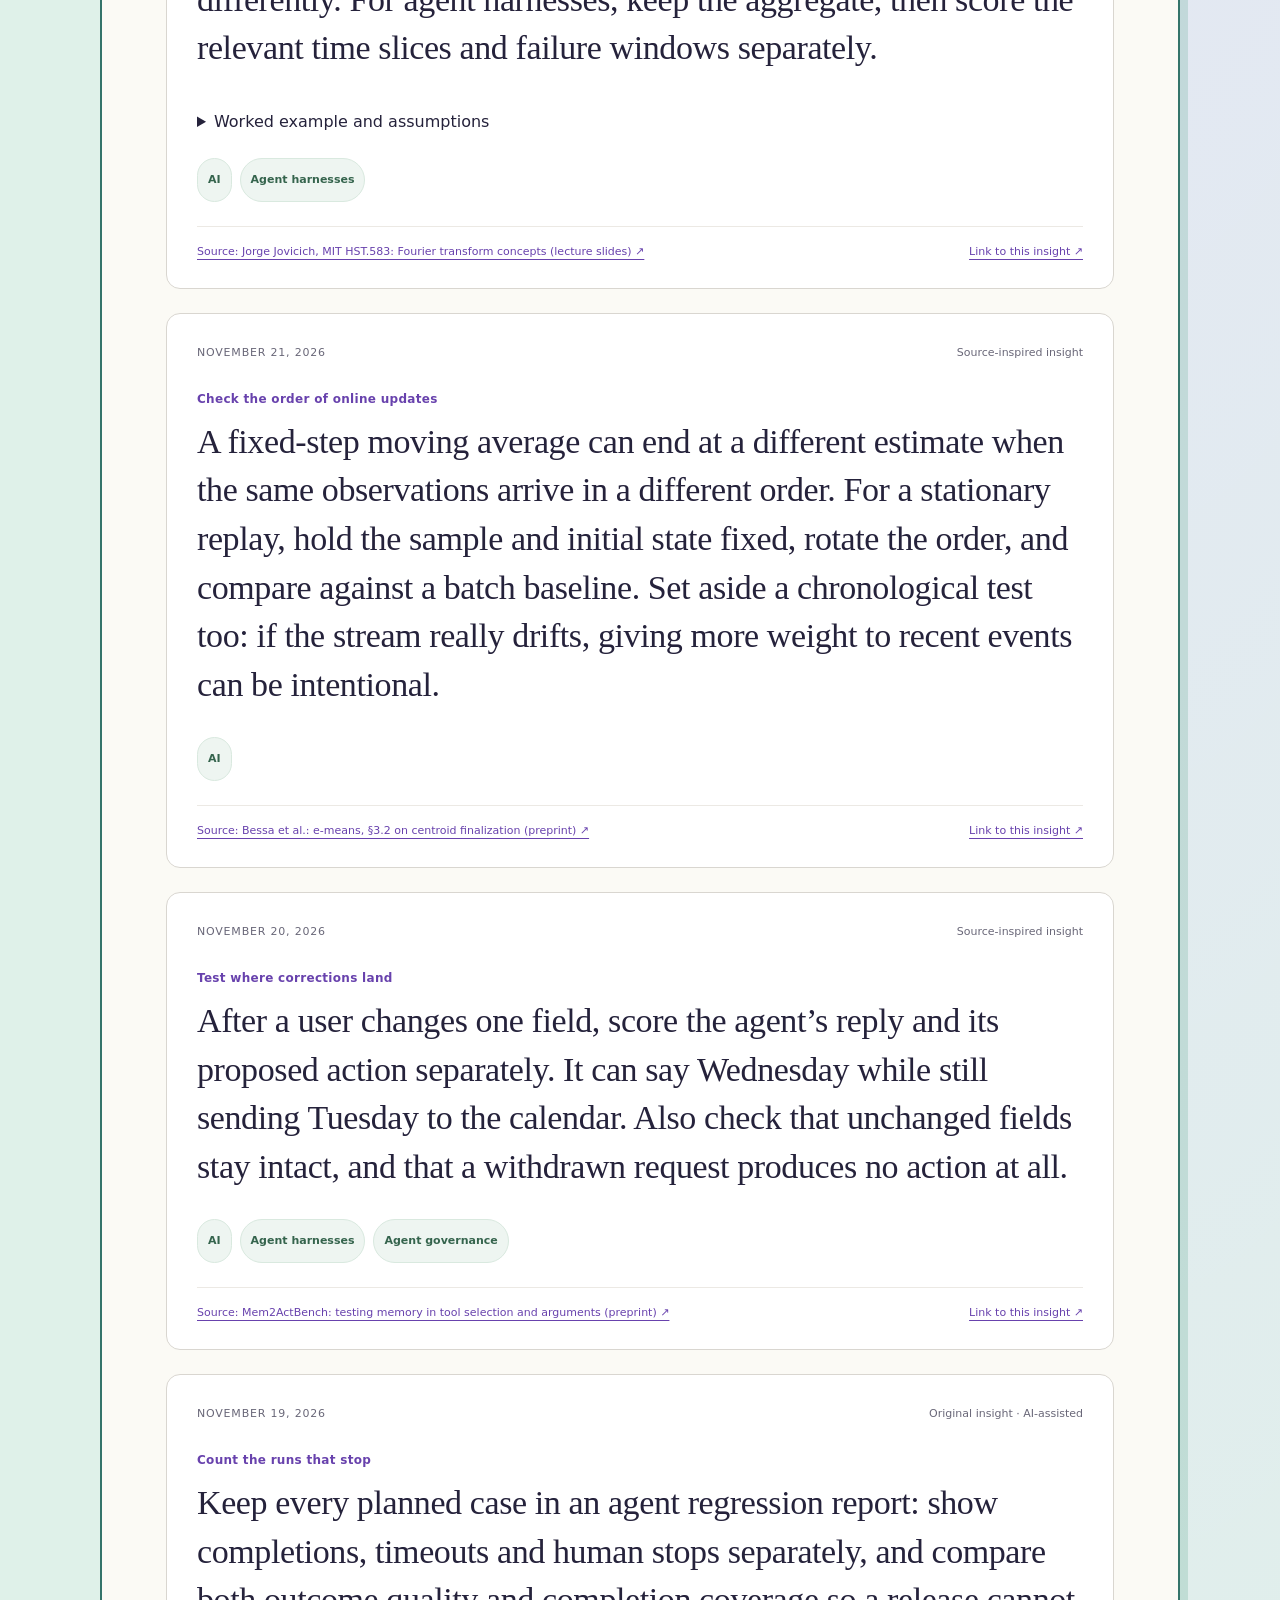
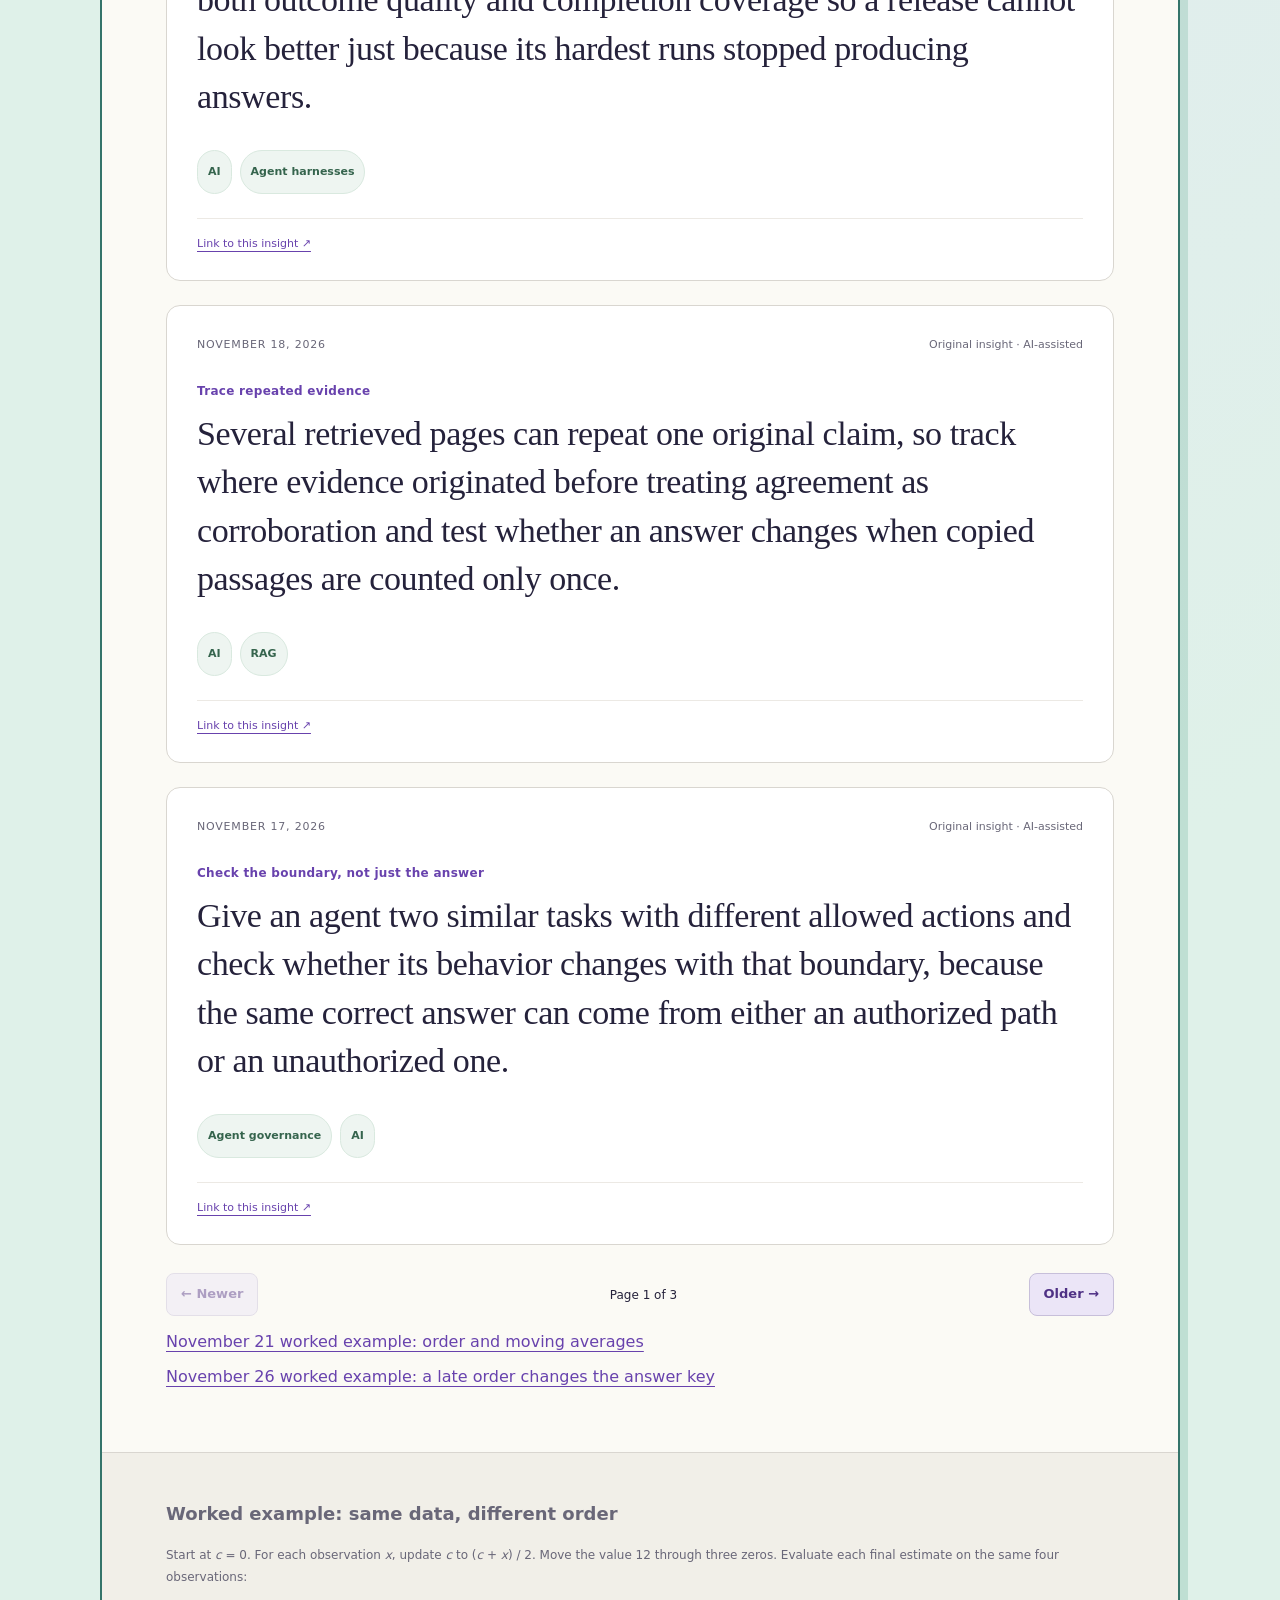
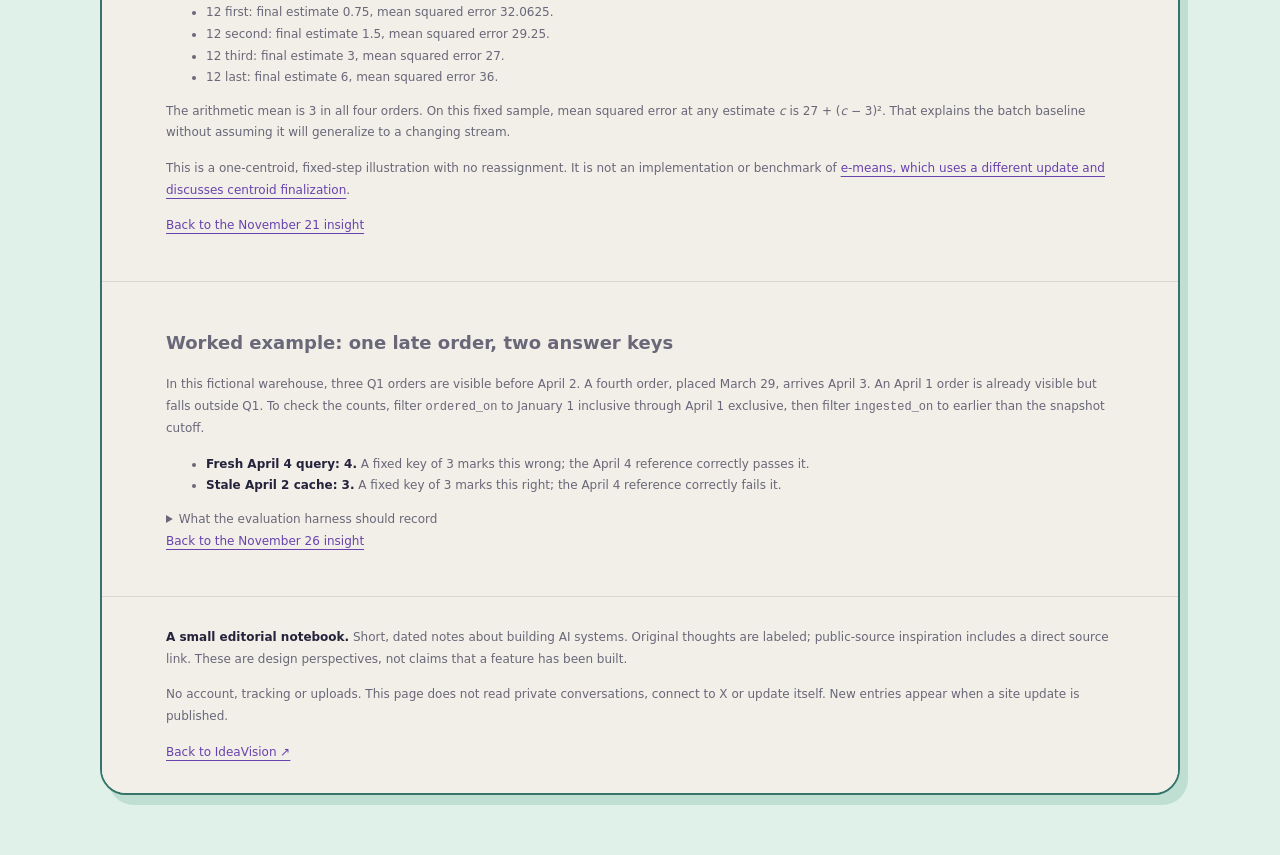
==== commit 3d5652db: "Match analytics evaluation answers to the intended snapshot" ====
--- a/daily-insights/index.html
+++ b/daily-insights/index.html
@@ -27,6 +27,7 @@
    <p id="insight-empty" class="empty" hidden>No insights match yet. Try another topic or clear the filters.</p>
    <nav id="insight-pagination" class="pagination" aria-label="Insight archive pages" hidden><button id="insight-prev" type="button">← Newer</button><span id="insight-page"></span><button id="insight-next" type="button">Older →</button></nav>
    <p><a href="#ema-worked-example">November 21 worked example: order and moving averages</a></p>
+   <p><a href="#snapshot-worked-example">November 26 worked example: a late order changes the answer key</a></p>
    <noscript><p class="notice">Enable JavaScript to browse the insight archive. You can also <a href="https://github.com/cherenzac/idea-tracker/blob/main/daily-insights/insights.js">read the published entries on GitHub</a>.</p></noscript>
   </section>
   <section class="editorial-note" id="ema-worked-example" aria-labelledby="ema-example-heading">
@@ -42,9 +43,23 @@
    <p>This is a one-centroid, fixed-step illustration with no reassignment. It is not an implementation or benchmark of <a href="https://arxiv.org/html/2611.09501v1#S3.SS2">e-means, which uses a different update and discusses centroid finalization</a>.</p>
    <p><a href="#insight-2026-11-21-check-the-order-of-online-updates">Back to the November 21 insight</a></p>
   </section>
+  <section class="editorial-note" id="snapshot-worked-example" aria-labelledby="snapshot-example-heading">
+   <h2 id="snapshot-example-heading">Worked example: one late order, two answer keys</h2>
+   <p>In this fictional warehouse, three Q1 orders are visible before April 2. A fourth order, placed March 29, arrives April 3. An April 1 order is already visible but falls outside Q1. To check the counts, filter <code>ordered_on</code> to January 1 inclusive through April 1 exclusive, then filter <code>ingested_on</code> to earlier than the snapshot cutoff.</p>
+   <ul>
+    <li><strong>Fresh April 4 query: 4.</strong> A fixed key of 3 marks this wrong; the April 4 reference correctly passes it.</li>
+    <li><strong>Stale April 2 cache: 3.</strong> A fixed key of 3 marks this right; the April 4 reference correctly fails it.</li>
+   </ul>
+   <details>
+    <summary>What the evaluation harness should record</summary>
+    <p>For regression tests, run both versions on the same frozen snapshot and metric definition. For live evaluations, record the intended and observed snapshot versions separately, along with the metric version and authorized data scope. Run an independent reference query against the intended snapshot. If that snapshot cannot be recovered, leave the answer unscored and record the missing evidence; do not count it as model drift.</p>
+    <p>A timestamp is not a snapshot ID: backfills and corrections can change results even when a query uses the same date filter. This example illustrates a test design, not a claim about a shipping dbt feature.</p>
+   </details>
+   <p><a href="#insight-2026-11-26-match-the-snapshot">Back to the November 26 insight</a></p>
+  </section>
   <footer class="editorial-note"><p><strong>A small editorial notebook.</strong> Short, dated notes about building AI systems. Original thoughts are labeled; public-source inspiration includes a direct source link. These are design perspectives, not claims that a feature has been built.</p><p>No account, tracking or uploads. This page does not read private conversations, connect to X or update itself. New entries appear when a site update is published.</p><a href="../#project=ideas">Back to IdeaVision ↗</a></footer>
  </main>
- <script src="insights.js?v=20261125"></script>
+ <script src="insights.js?v=20261126"></script>
  <script src="insights-app.js?v=20261124"></script>
 </body>
 </html>
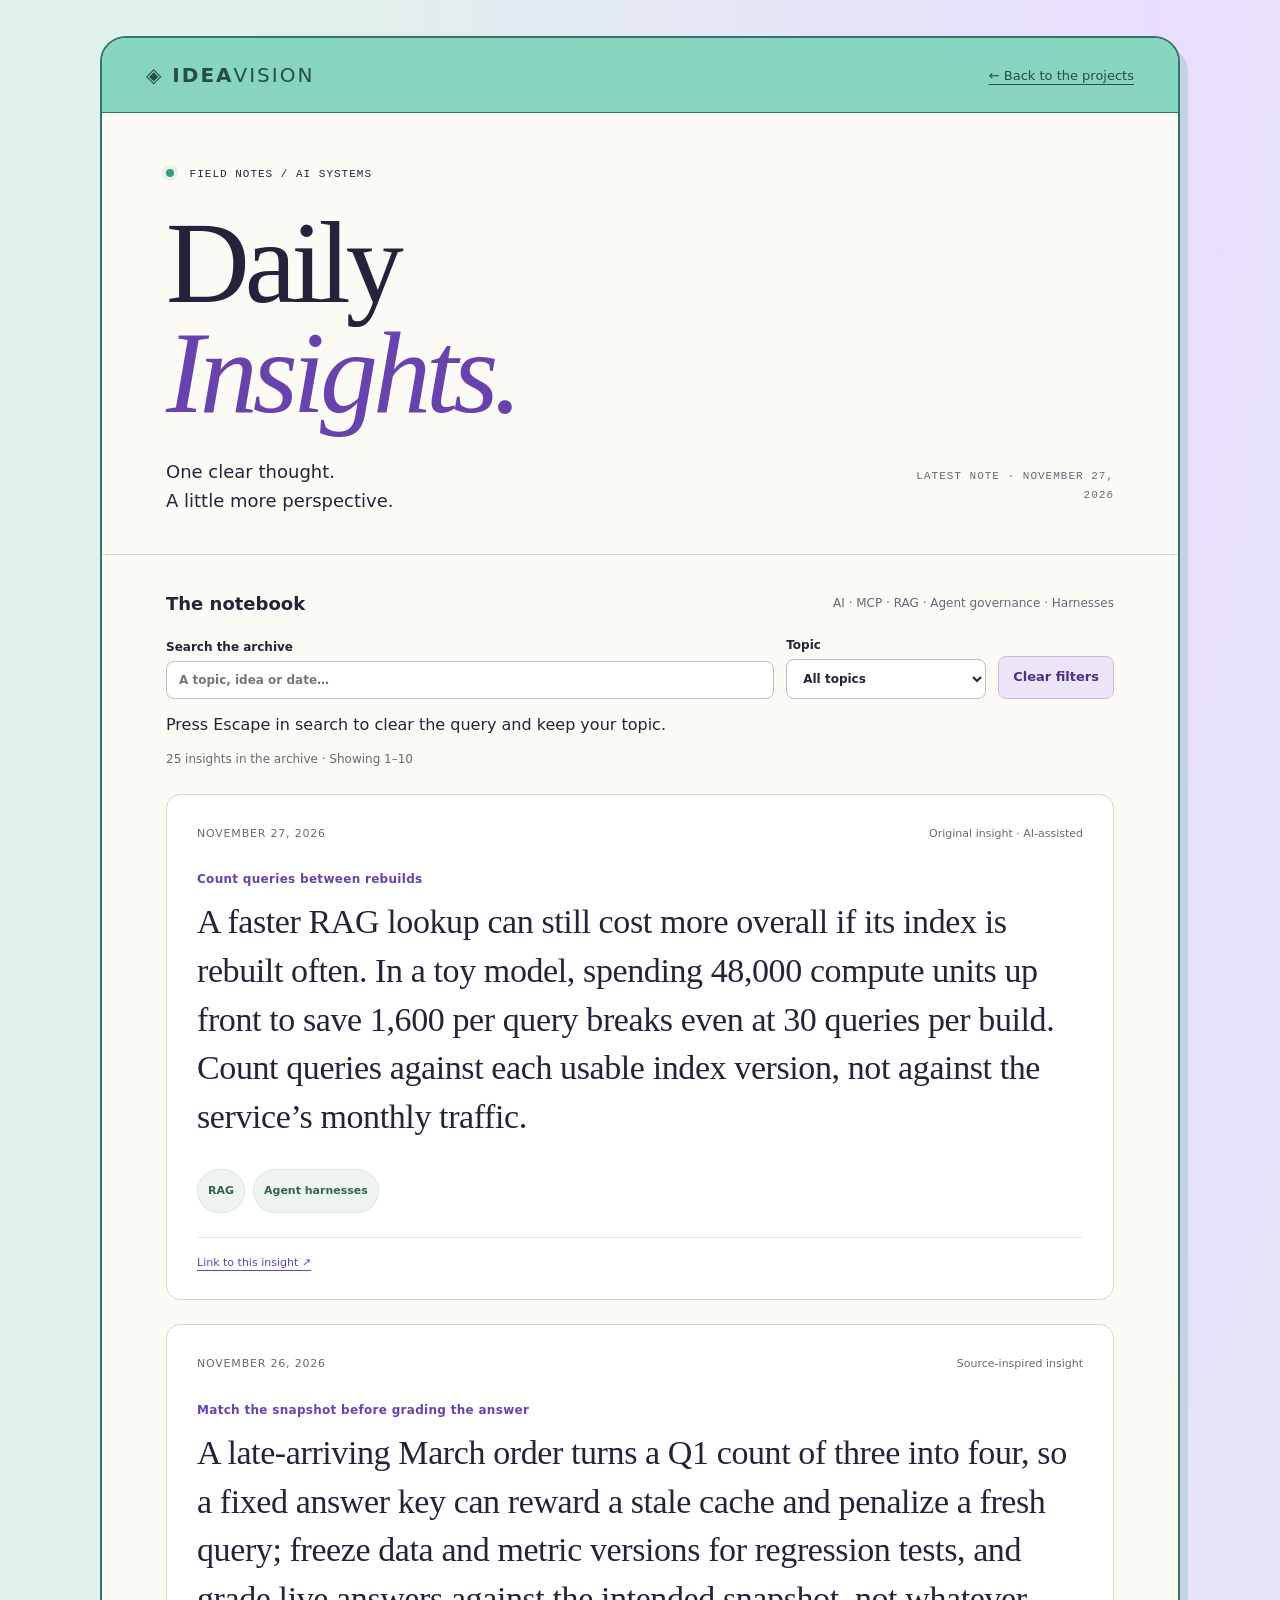
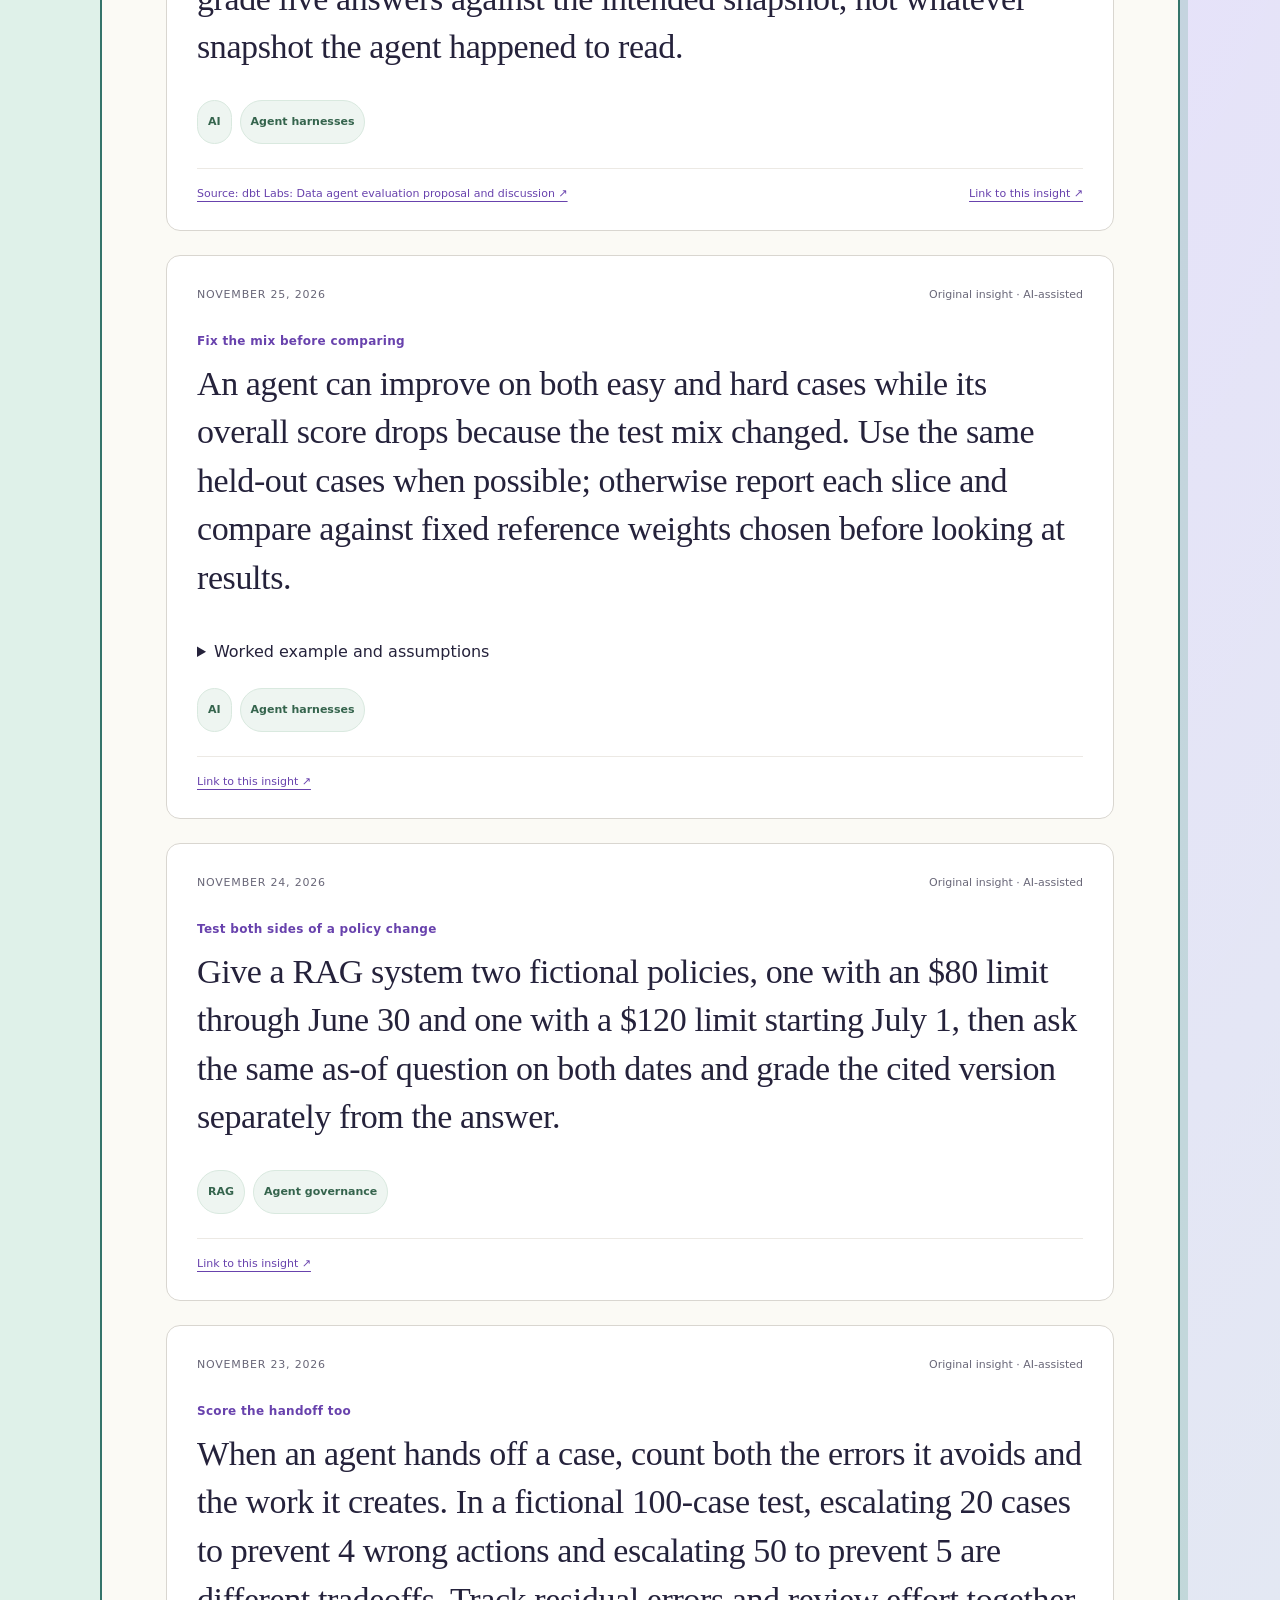
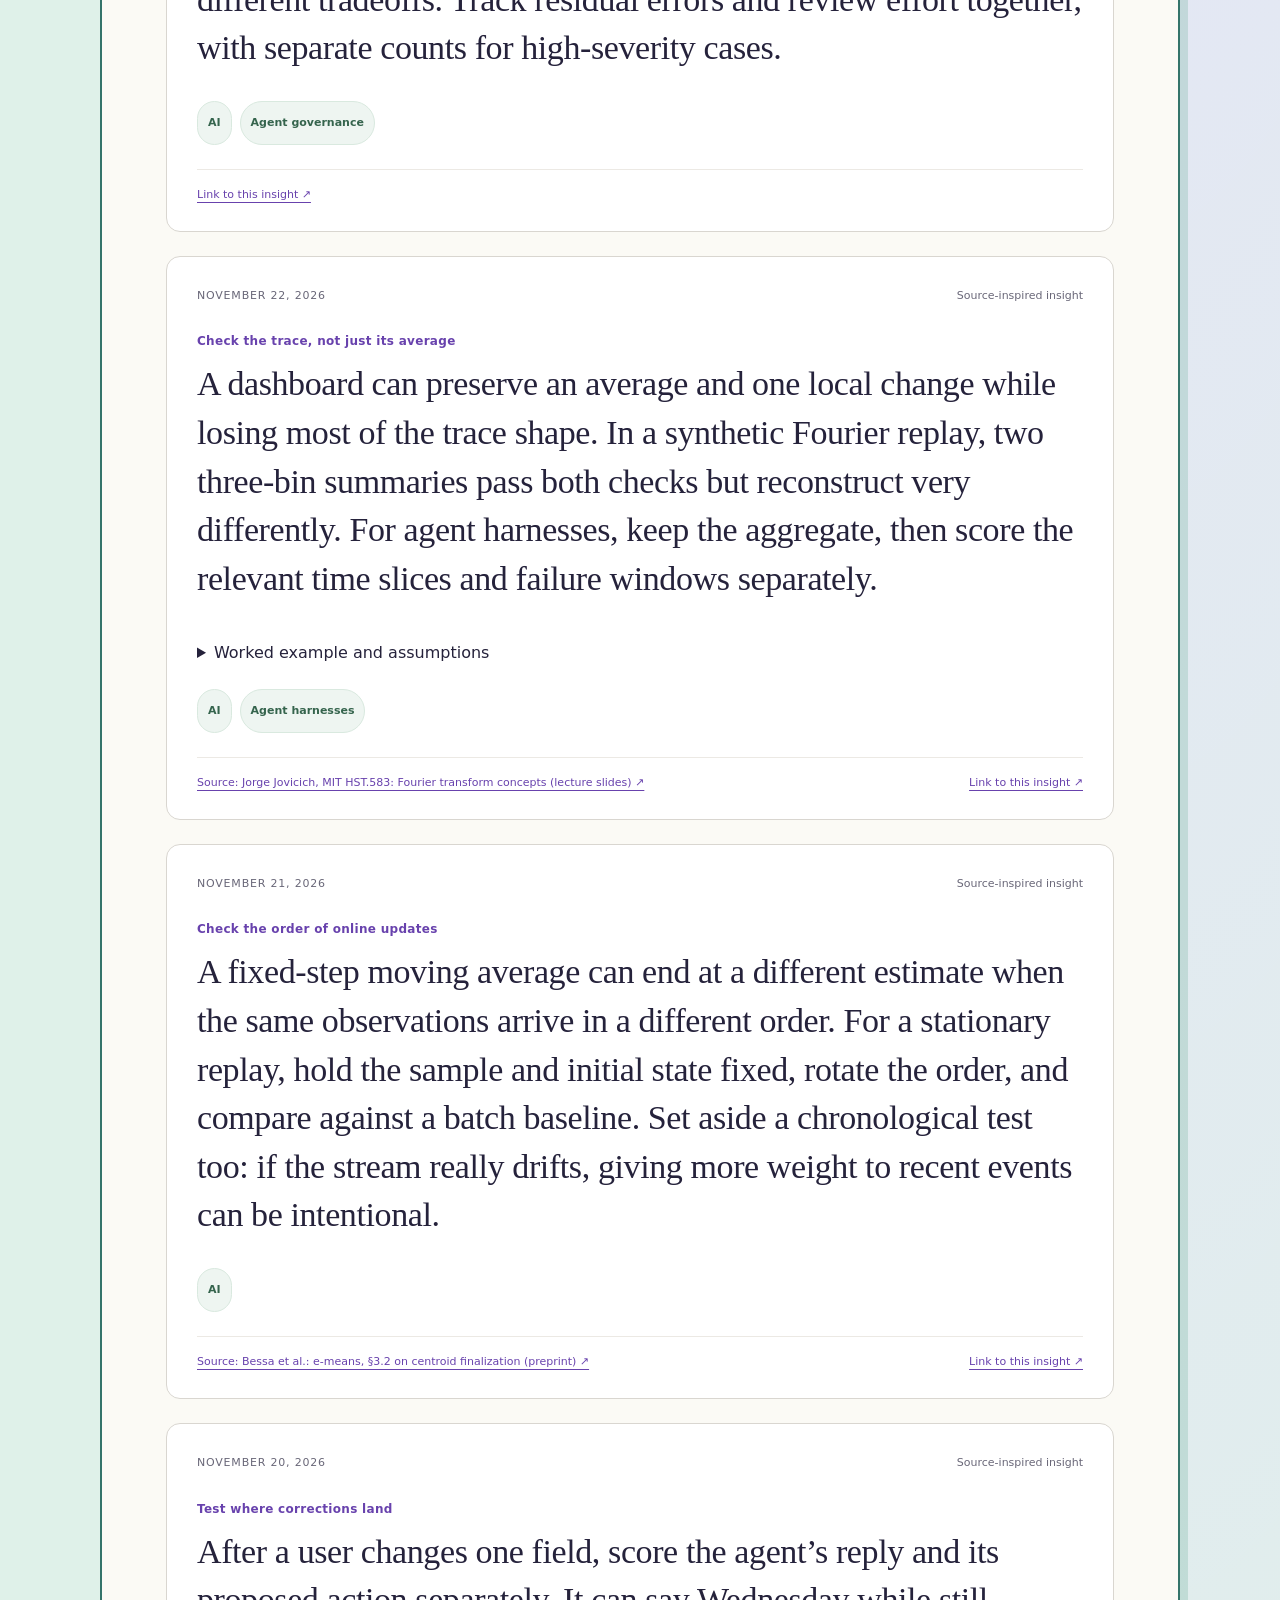
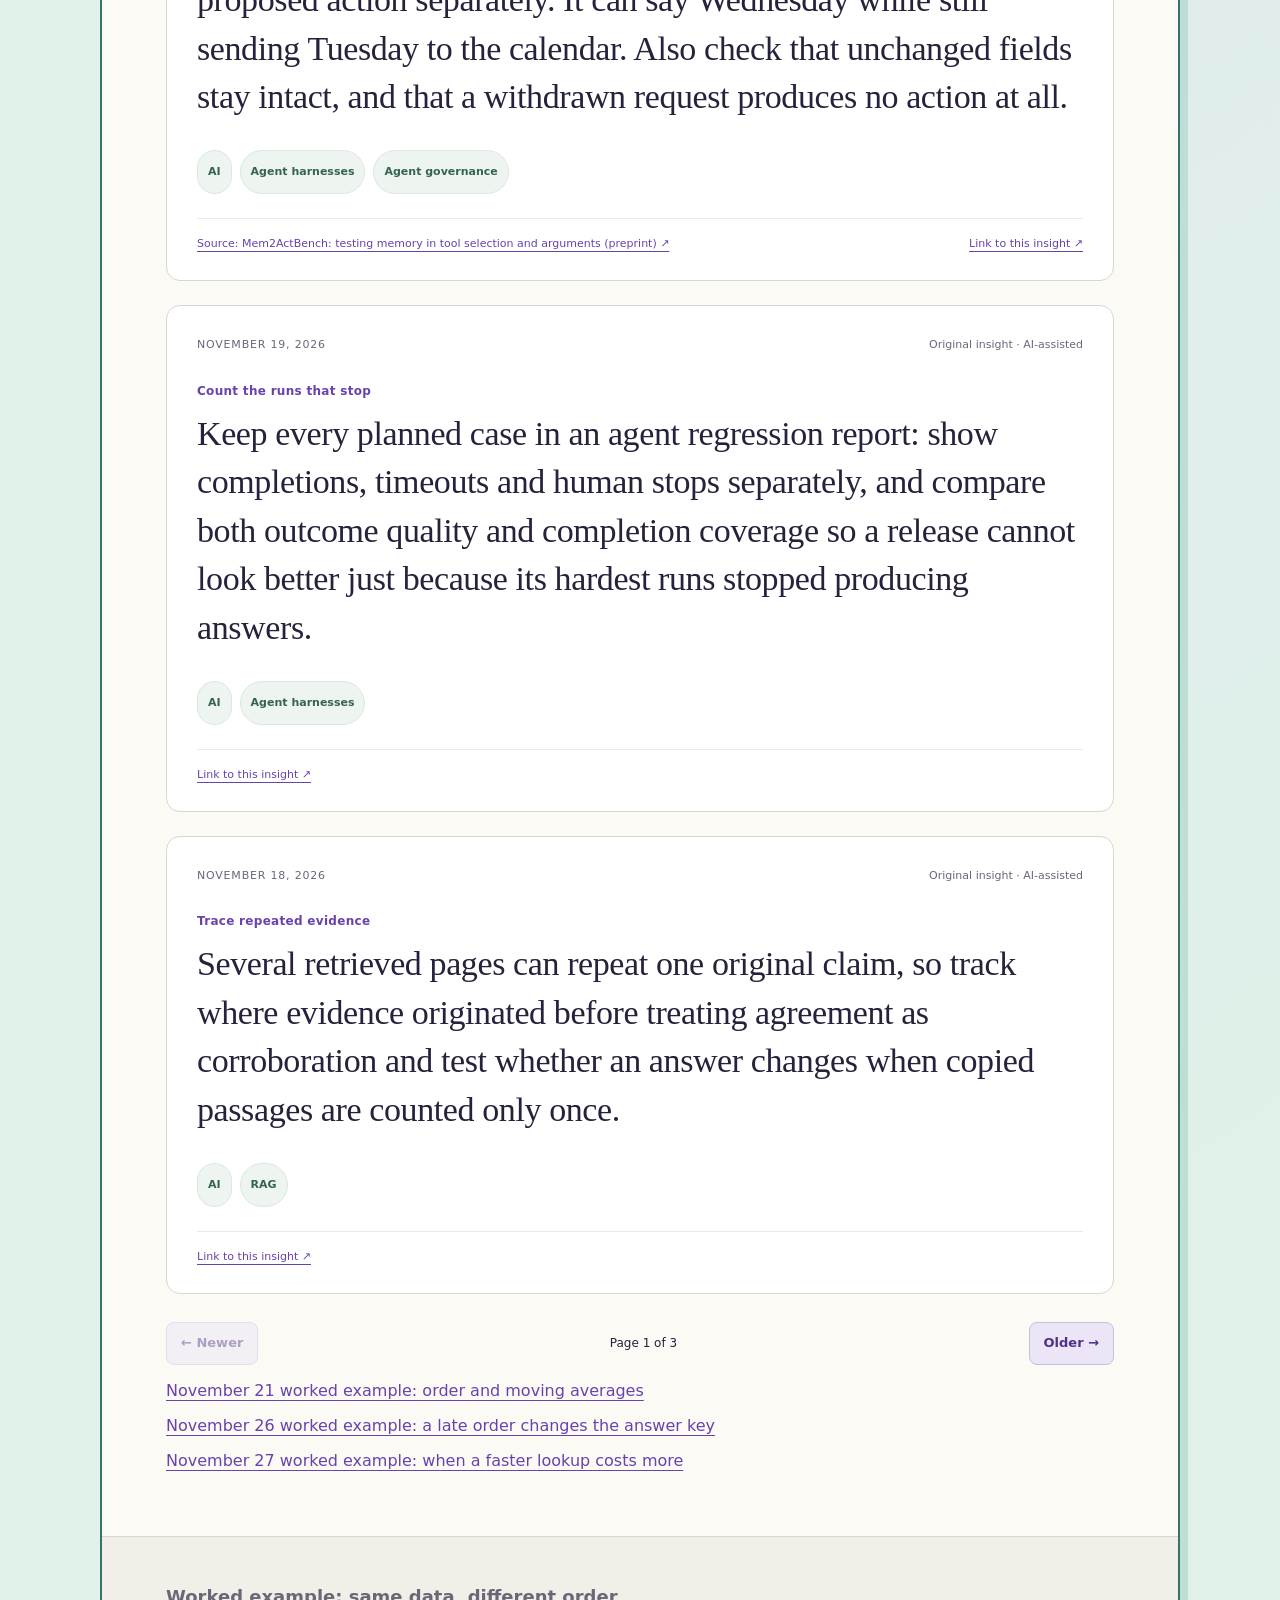
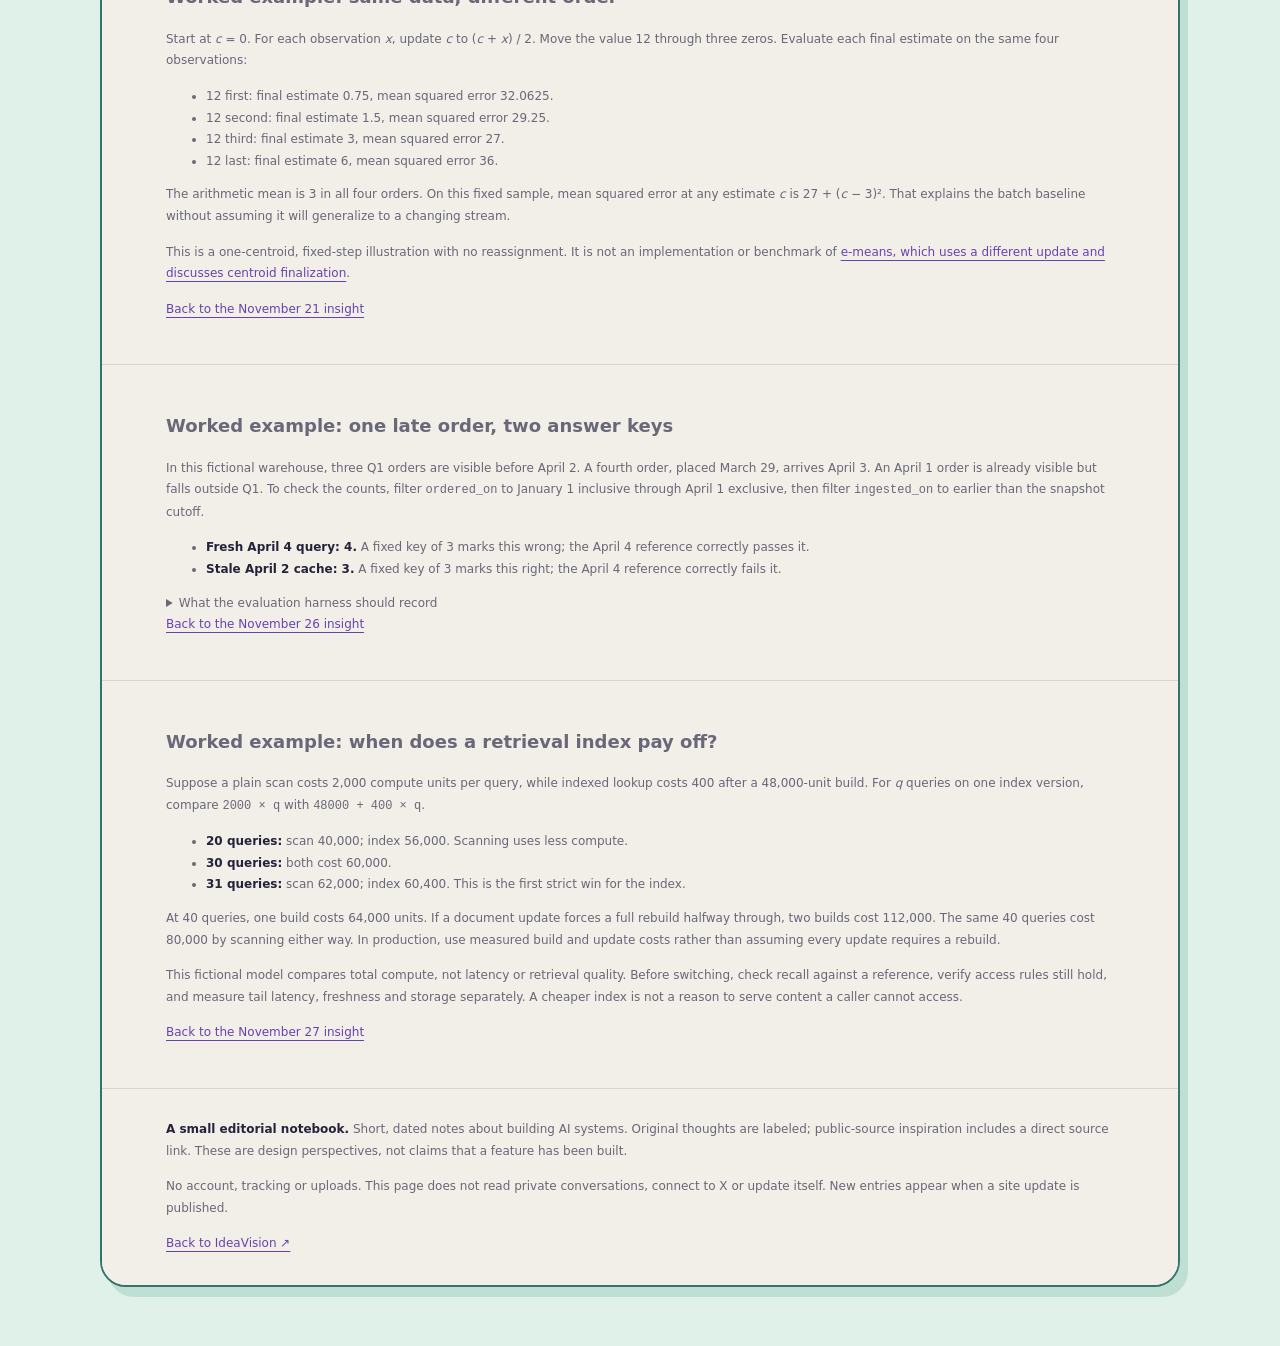
==== commit cab5c2a5: "Show when a retrieval index pays for itself" ====
--- a/daily-insights/index.html
+++ b/daily-insights/index.html
@@ -28,6 +28,7 @@
    <nav id="insight-pagination" class="pagination" aria-label="Insight archive pages" hidden><button id="insight-prev" type="button">← Newer</button><span id="insight-page"></span><button id="insight-next" type="button">Older →</button></nav>
    <p><a href="#ema-worked-example">November 21 worked example: order and moving averages</a></p>
    <p><a href="#snapshot-worked-example">November 26 worked example: a late order changes the answer key</a></p>
+   <p><a href="#index-break-even">November 27 worked example: when a faster lookup costs more</a></p>
    <noscript><p class="notice">Enable JavaScript to browse the insight archive. You can also <a href="https://github.com/cherenzac/idea-tracker/blob/main/daily-insights/insights.js">read the published entries on GitHub</a>.</p></noscript>
   </section>
   <section class="editorial-note" id="ema-worked-example" aria-labelledby="ema-example-heading">
@@ -57,9 +58,21 @@
    </details>
    <p><a href="#insight-2026-11-26-match-the-snapshot">Back to the November 26 insight</a></p>
   </section>
+  <section class="editorial-note" id="index-break-even" aria-labelledby="index-break-even-heading">
+   <h2 id="index-break-even-heading">Worked example: when does a retrieval index pay off?</h2>
+   <p>Suppose a plain scan costs 2,000 compute units per query, while indexed lookup costs 400 after a 48,000-unit build. For <var>q</var> queries on one index version, compare <code>2000 × q</code> with <code>48000 + 400 × q</code>.</p>
+   <ul>
+    <li><strong>20 queries:</strong> scan 40,000; index 56,000. Scanning uses less compute.</li>
+    <li><strong>30 queries:</strong> both cost 60,000.</li>
+    <li><strong>31 queries:</strong> scan 62,000; index 60,400. This is the first strict win for the index.</li>
+   </ul>
+   <p>At 40 queries, one build costs 64,000 units. If a document update forces a full rebuild halfway through, two builds cost 112,000. The same 40 queries cost 80,000 by scanning either way. In production, use measured build and update costs rather than assuming every update requires a rebuild.</p>
+   <p>This fictional model compares total compute, not latency or retrieval quality. Before switching, check recall against a reference, verify access rules still hold, and measure tail latency, freshness and storage separately. A cheaper index is not a reason to serve content a caller cannot access.</p>
+   <p><a href="#insight-2026-11-27-count-queries-between-rebuilds">Back to the November 27 insight</a></p>
+  </section>
   <footer class="editorial-note"><p><strong>A small editorial notebook.</strong> Short, dated notes about building AI systems. Original thoughts are labeled; public-source inspiration includes a direct source link. These are design perspectives, not claims that a feature has been built.</p><p>No account, tracking or uploads. This page does not read private conversations, connect to X or update itself. New entries appear when a site update is published.</p><a href="../#project=ideas">Back to IdeaVision ↗</a></footer>
  </main>
- <script src="insights.js?v=20261126"></script>
+ <script src="insights.js?v=20261127"></script>
  <script src="insights-app.js?v=20261124"></script>
 </body>
 </html>
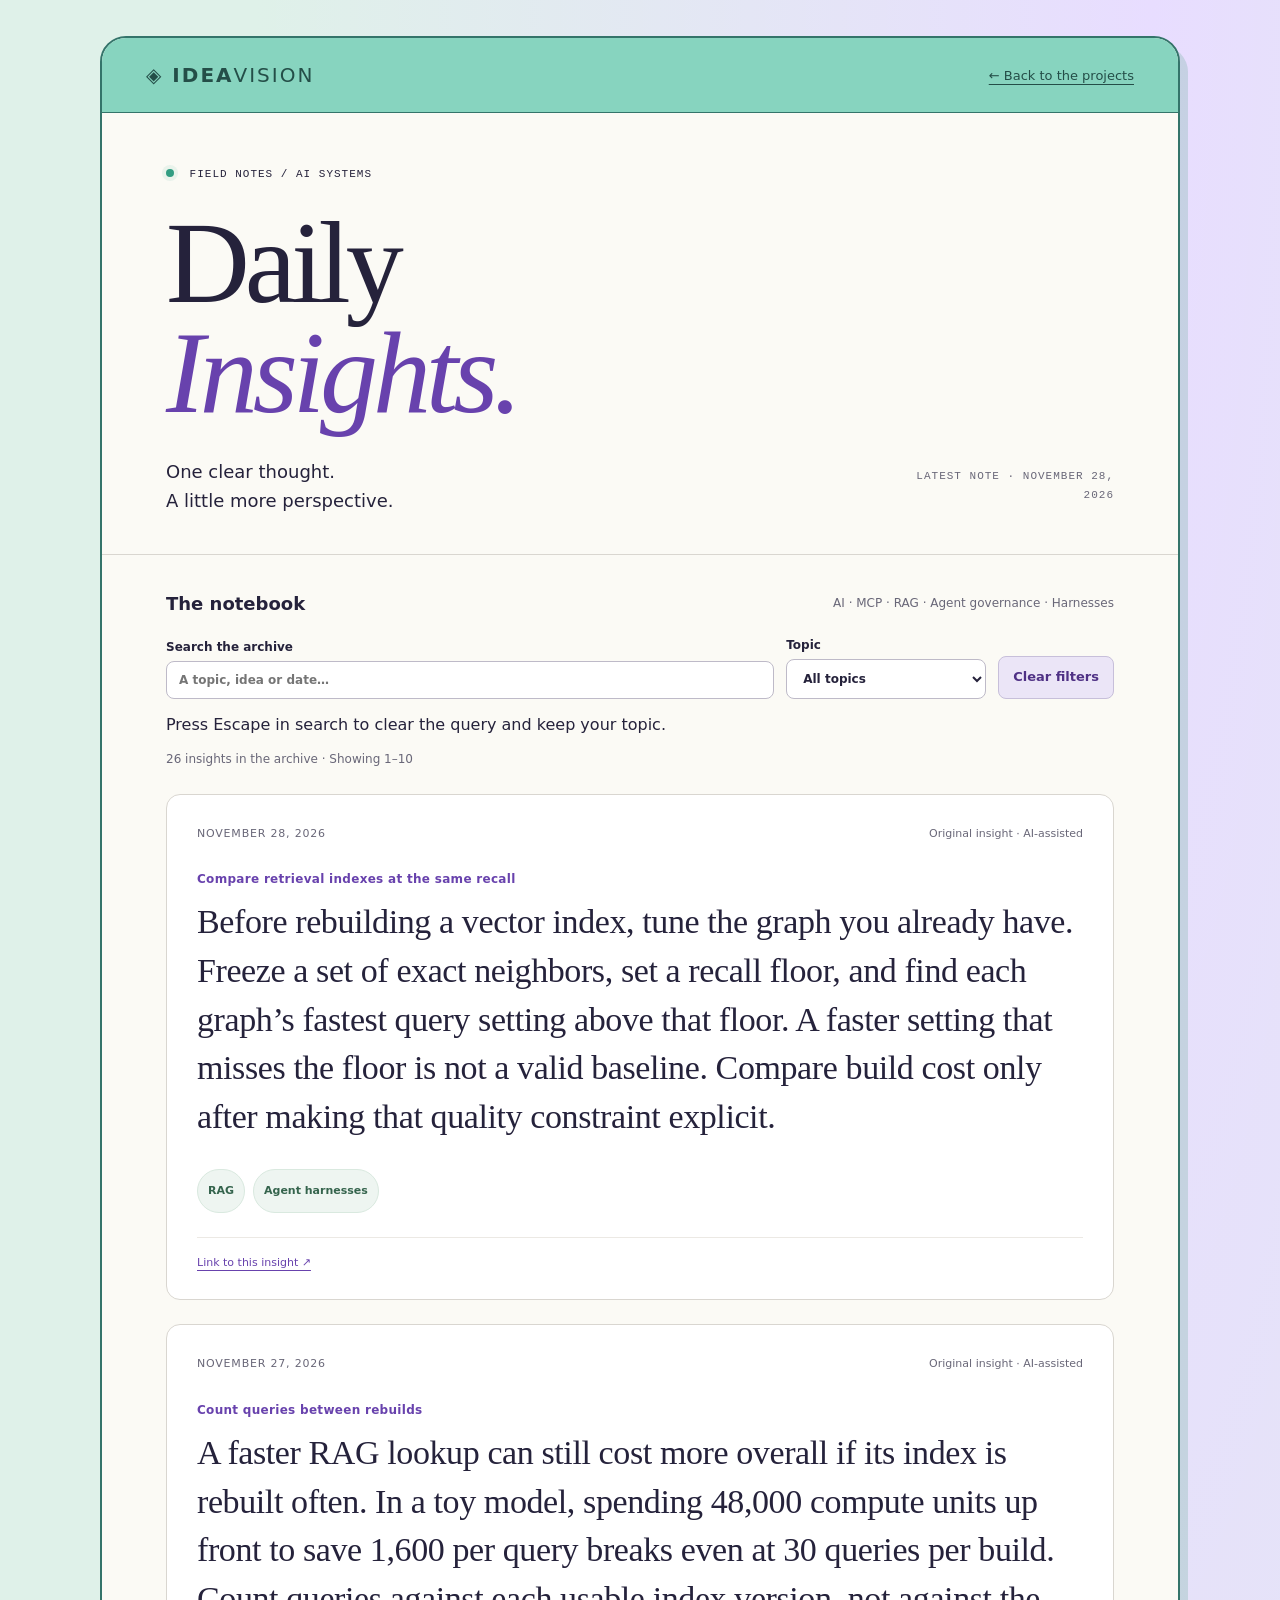
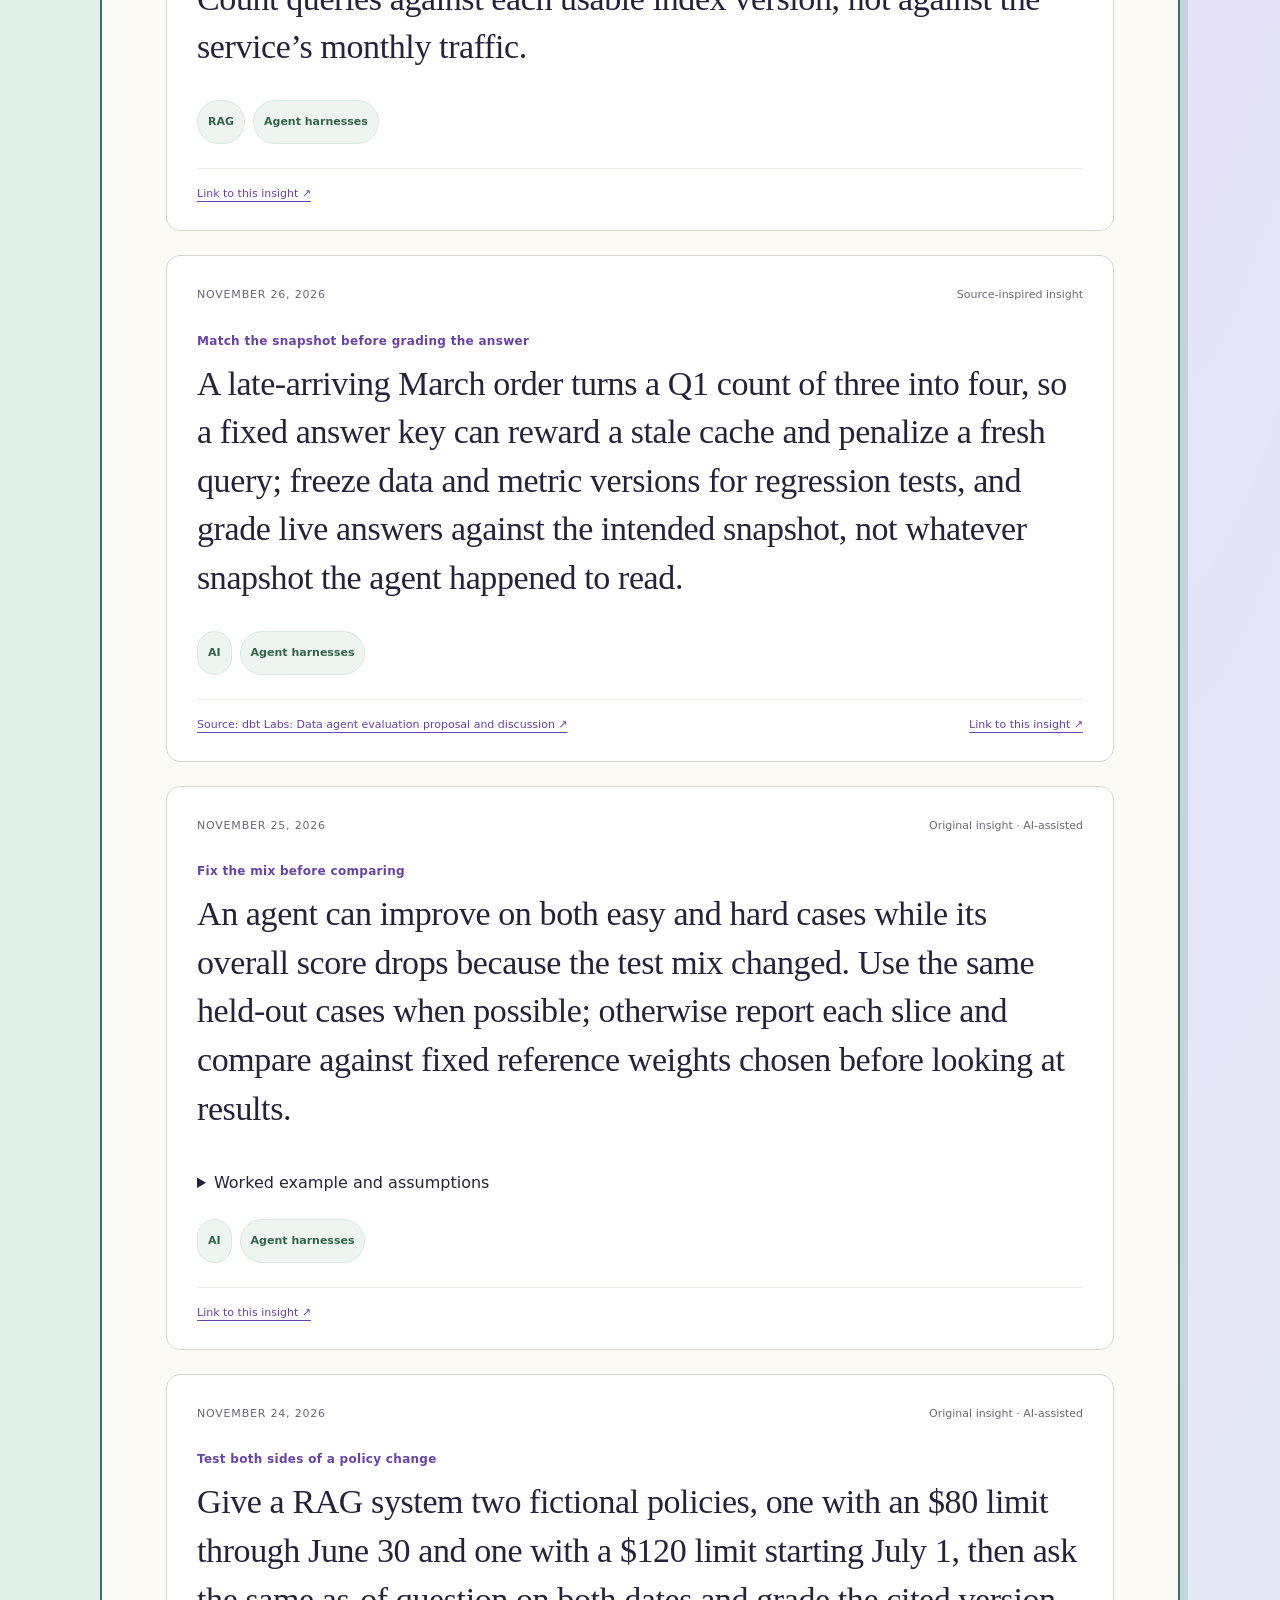
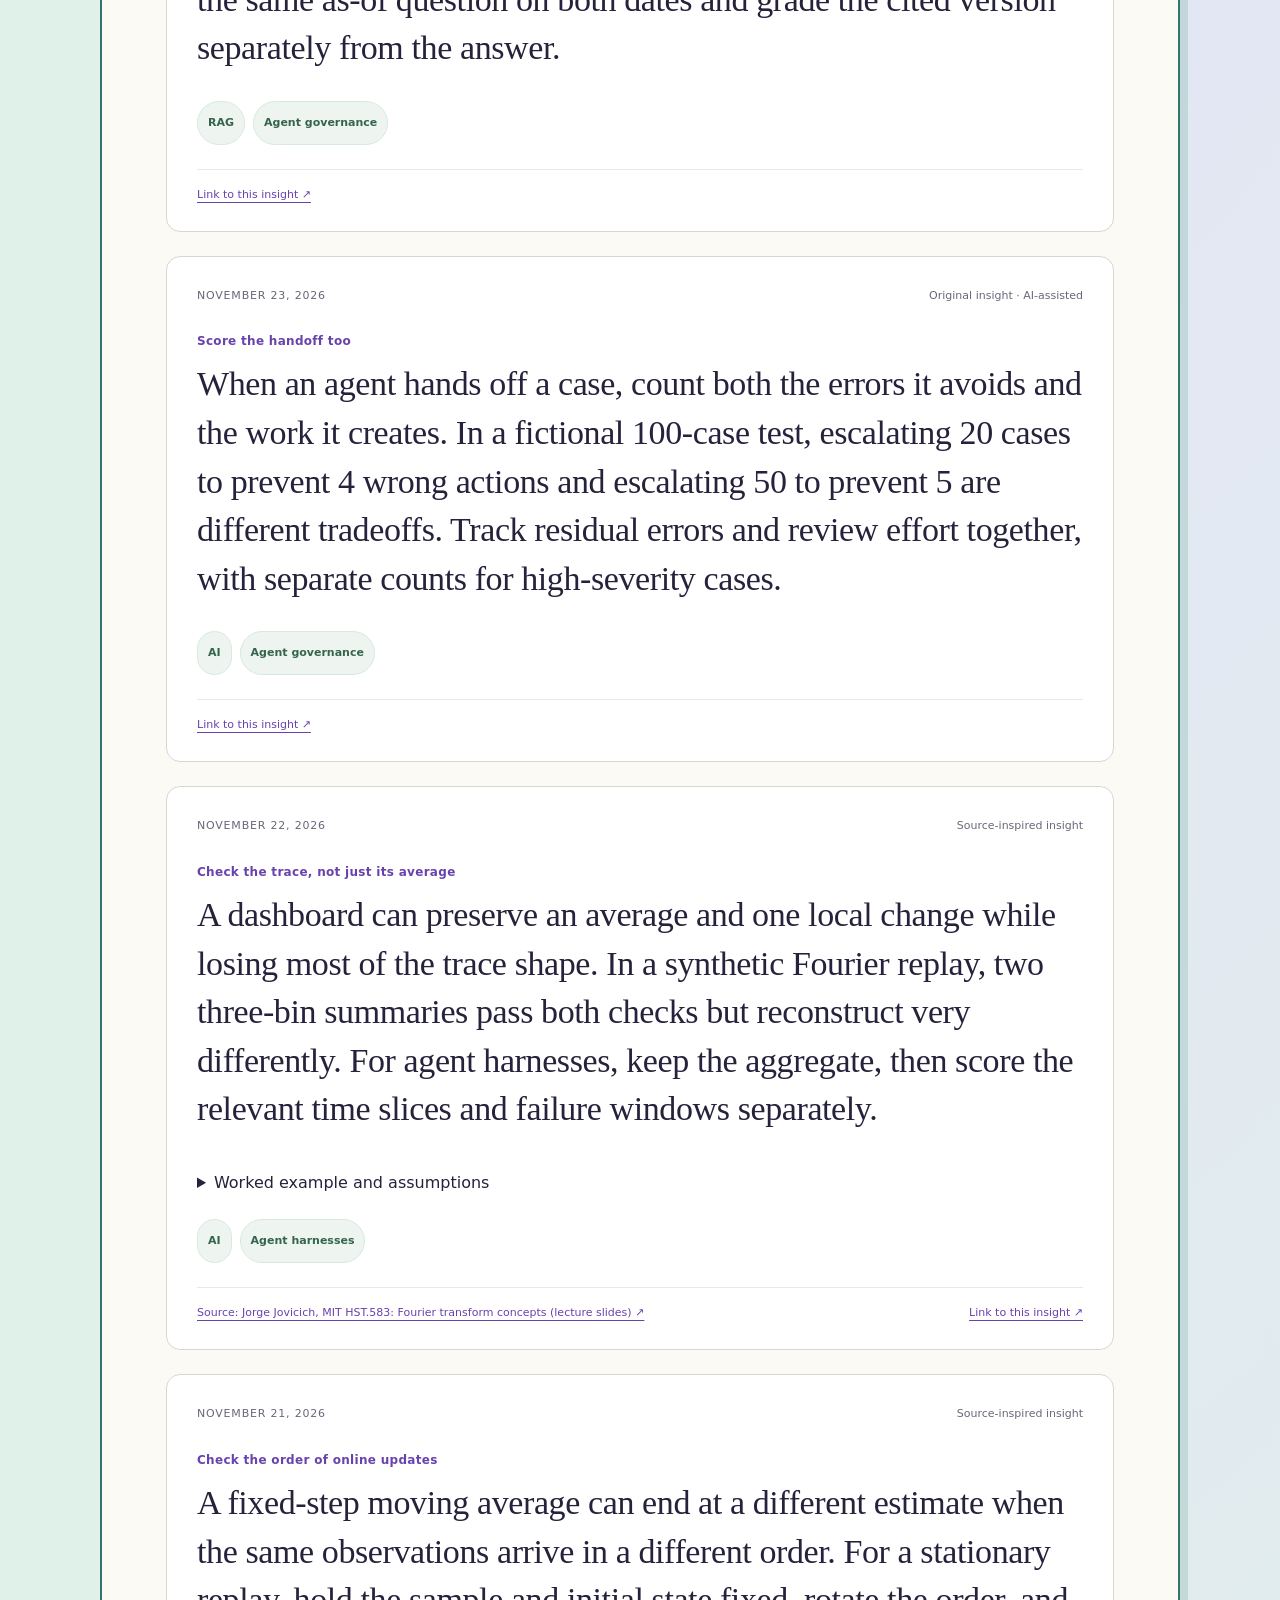
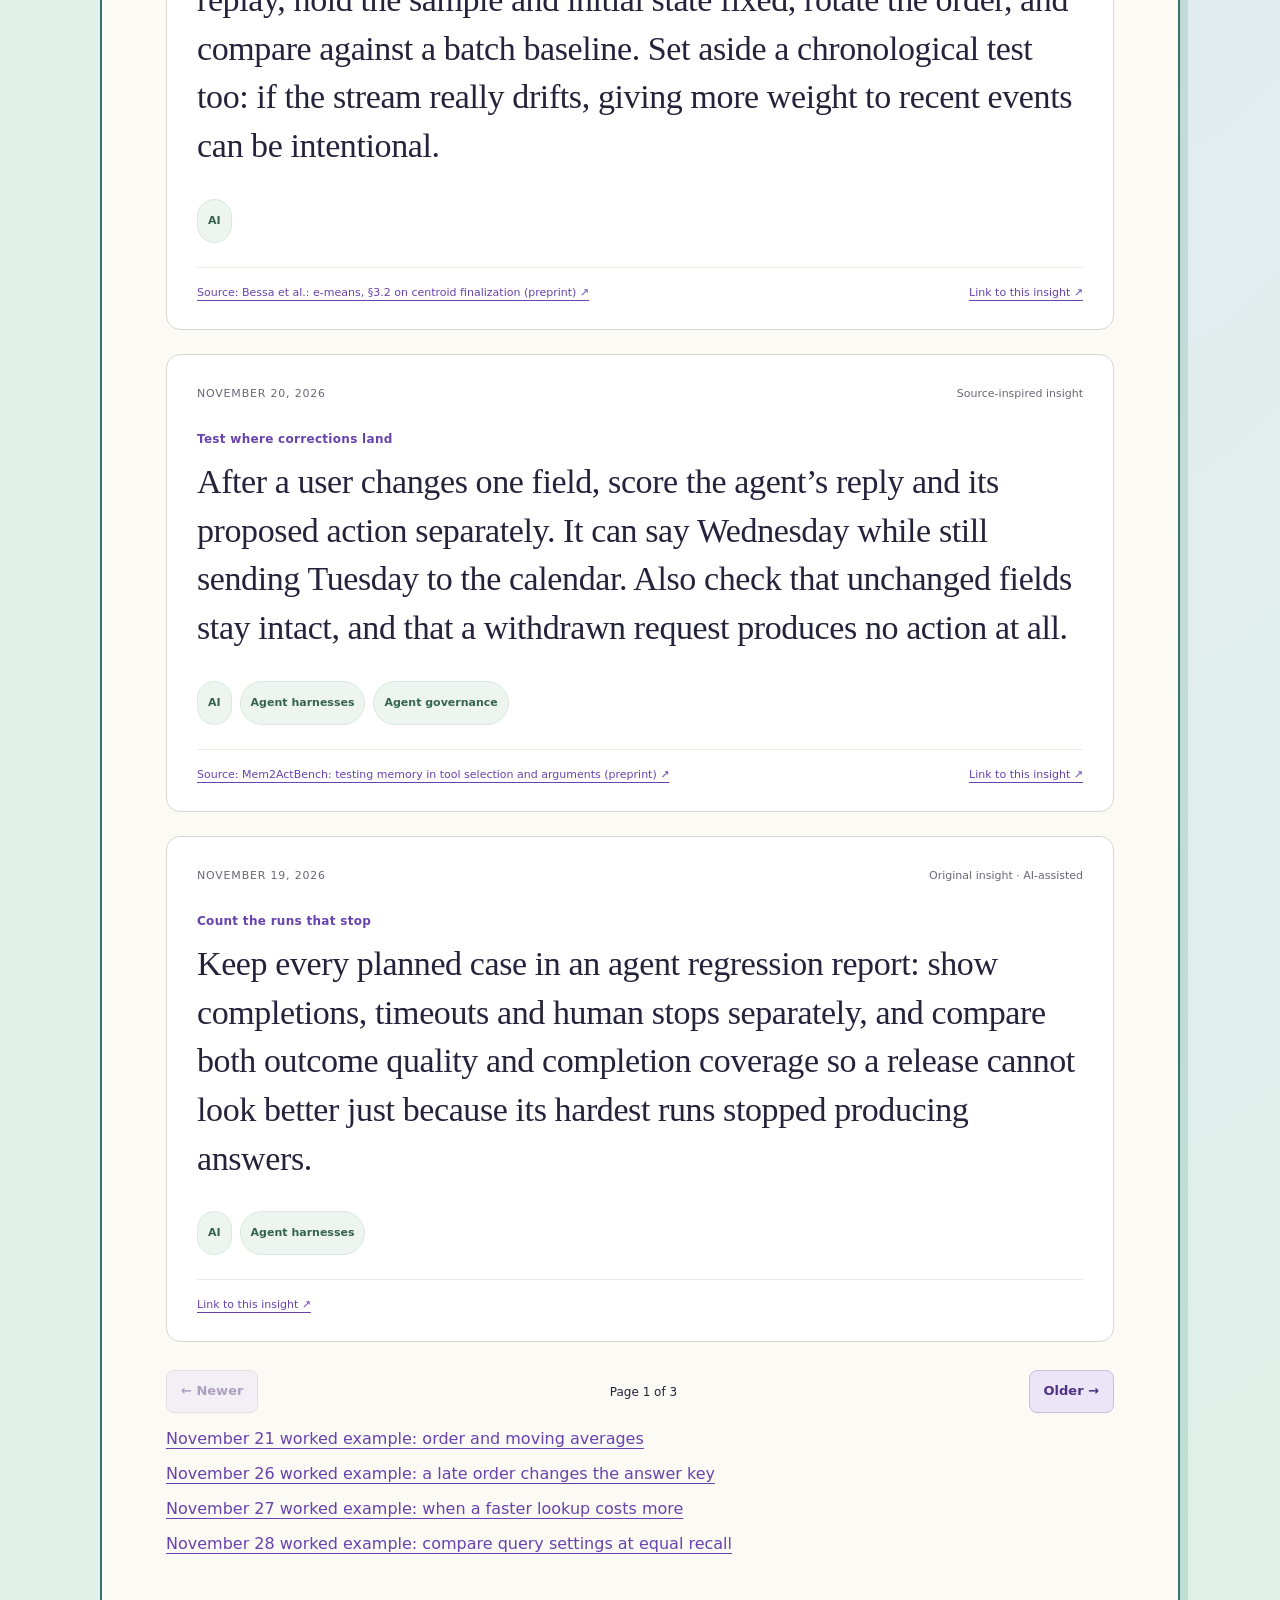
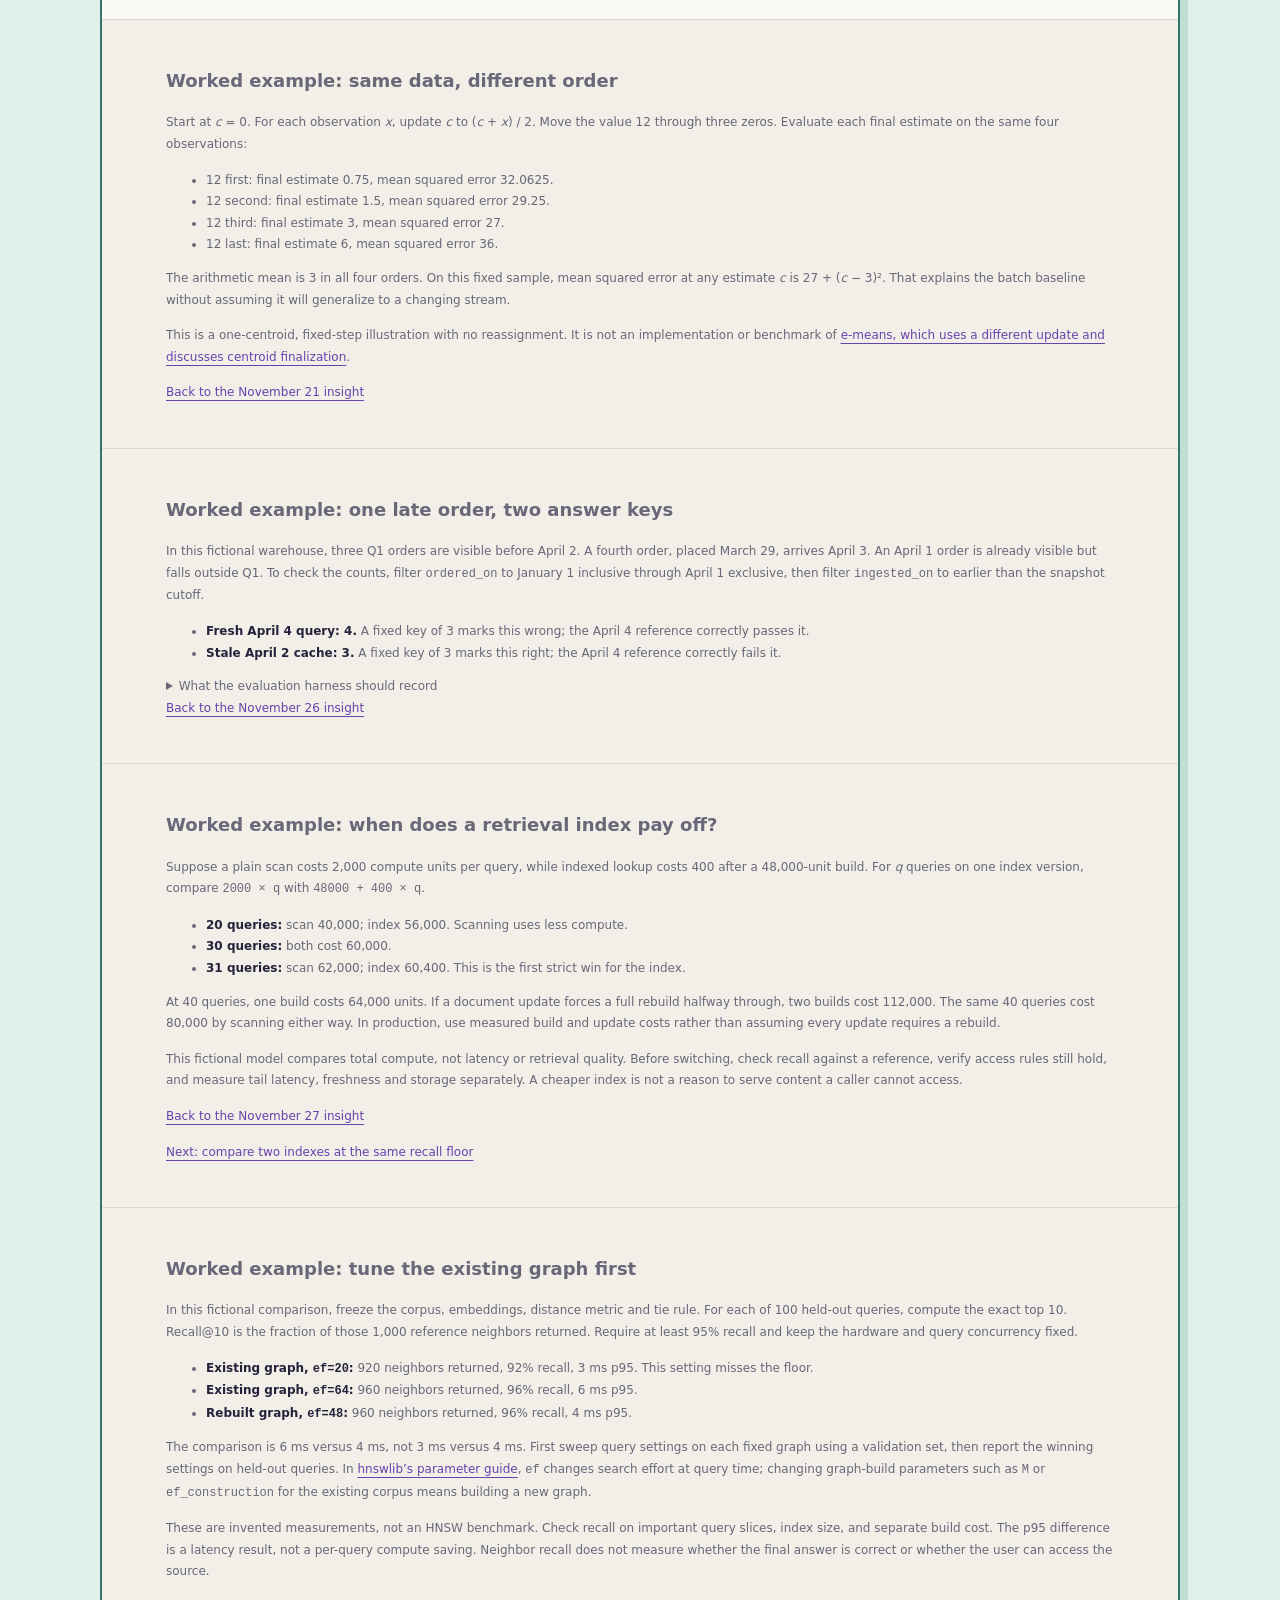
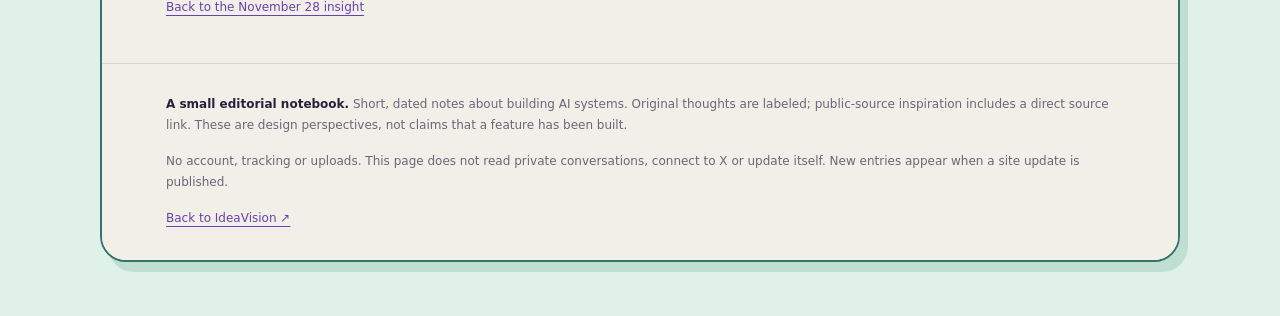
==== commit 41addbb0: "Compare retrieval indexes at a fixed recall floor" ====
--- a/daily-insights/index.html
+++ b/daily-insights/index.html
@@ -29,6 +29,7 @@
    <p><a href="#ema-worked-example">November 21 worked example: order and moving averages</a></p>
    <p><a href="#snapshot-worked-example">November 26 worked example: a late order changes the answer key</a></p>
    <p><a href="#index-break-even">November 27 worked example: when a faster lookup costs more</a></p>
+   <p><a href="#fixed-recall-example">November 28 worked example: compare query settings at equal recall</a></p>
    <noscript><p class="notice">Enable JavaScript to browse the insight archive. You can also <a href="https://github.com/cherenzac/idea-tracker/blob/main/daily-insights/insights.js">read the published entries on GitHub</a>.</p></noscript>
   </section>
   <section class="editorial-note" id="ema-worked-example" aria-labelledby="ema-example-heading">
@@ -69,10 +70,23 @@
    <p>At 40 queries, one build costs 64,000 units. If a document update forces a full rebuild halfway through, two builds cost 112,000. The same 40 queries cost 80,000 by scanning either way. In production, use measured build and update costs rather than assuming every update requires a rebuild.</p>
    <p>This fictional model compares total compute, not latency or retrieval quality. Before switching, check recall against a reference, verify access rules still hold, and measure tail latency, freshness and storage separately. A cheaper index is not a reason to serve content a caller cannot access.</p>
    <p><a href="#insight-2026-11-27-count-queries-between-rebuilds">Back to the November 27 insight</a></p>
+   <p><a href="#fixed-recall-example">Next: compare two indexes at the same recall floor</a></p>
+  </section>
+  <section class="editorial-note" id="fixed-recall-example" aria-labelledby="fixed-recall-heading">
+   <h2 id="fixed-recall-heading">Worked example: tune the existing graph first</h2>
+   <p>In this fictional comparison, freeze the corpus, embeddings, distance metric and tie rule. For each of 100 held-out queries, compute the exact top 10. Recall@10 is the fraction of those 1,000 reference neighbors returned. Require at least 95% recall and keep the hardware and query concurrency fixed.</p>
+   <ul>
+    <li><strong>Existing graph, <code>ef=20</code>:</strong> 920 neighbors returned, 92% recall, 3 ms p95. This setting misses the floor.</li>
+    <li><strong>Existing graph, <code>ef=64</code>:</strong> 960 neighbors returned, 96% recall, 6 ms p95.</li>
+    <li><strong>Rebuilt graph, <code>ef=48</code>:</strong> 960 neighbors returned, 96% recall, 4 ms p95.</li>
+   </ul>
+   <p>The comparison is 6 ms versus 4 ms, not 3 ms versus 4 ms. First sweep query settings on each fixed graph using a validation set, then report the winning settings on held-out queries. In <a href="https://github.com/nmslib/hnswlib/blob/master/ALGO_PARAMS.md">hnswlib’s parameter guide</a>, <code>ef</code> changes search effort at query time; changing graph-build parameters such as <code>M</code> or <code>ef_construction</code> for the existing corpus means building a new graph.</p>
+   <p>These are invented measurements, not an HNSW benchmark. Check recall on important query slices, index size, and separate build cost. The p95 difference is a latency result, not a per-query compute saving. Neighbor recall does not measure whether the final answer is correct or whether the user can access the source.</p>
+   <p><a href="#insight-2026-11-28-compare-indexes-at-the-same-recall">Back to the November 28 insight</a></p>
   </section>
   <footer class="editorial-note"><p><strong>A small editorial notebook.</strong> Short, dated notes about building AI systems. Original thoughts are labeled; public-source inspiration includes a direct source link. These are design perspectives, not claims that a feature has been built.</p><p>No account, tracking or uploads. This page does not read private conversations, connect to X or update itself. New entries appear when a site update is published.</p><a href="../#project=ideas">Back to IdeaVision ↗</a></footer>
  </main>
- <script src="insights.js?v=20261127"></script>
+ <script src="insights.js?v=20261128"></script>
  <script src="insights-app.js?v=20261124"></script>
 </body>
 </html>
